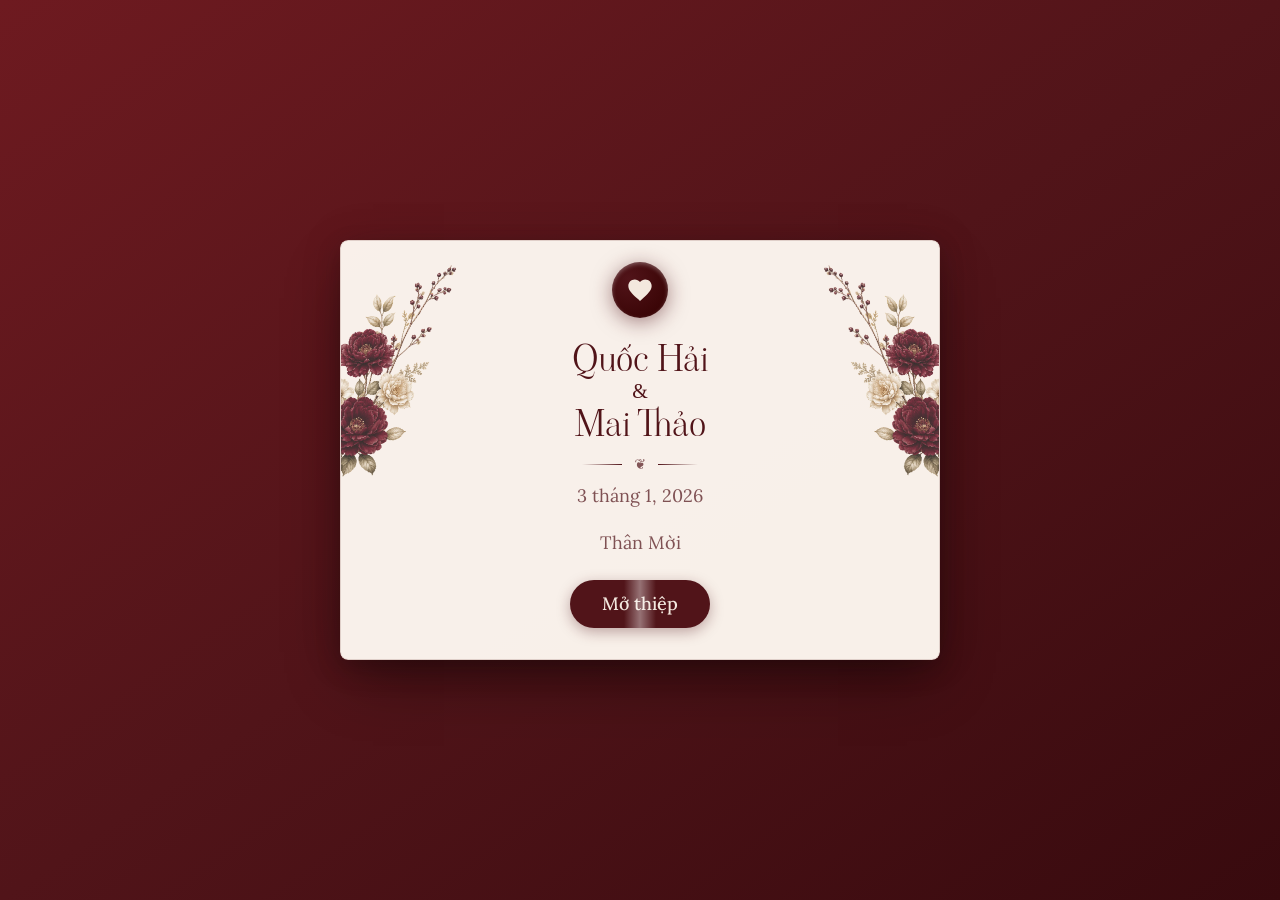
==== index.html @ 3de4f304 "Hide page until content.json is applied (no flash of default names) Co-Authored-By: Claude Sonnet 5." ====
<!DOCTYPE html>
<html lang="vi" dir="ltr" data-theme="halloween">
<head>
<meta charset="utf-8"/>
<meta name="viewport" content="width=device-width, initial-scale=1"/>
<title data-title>Mẫu Thiệp Minimalism Đỏ Đậm - Thiệp Cưới Tối Giản Sang Trọng</title>
<meta name="description" content="Mẫu thiệp cưới Minimalism tối giản với nền kem, tông đỏ đô, hoa mẫu đơn và dấu triện chữ Hỷ mạ vàng sang trọng. Xem demo thiệp cưới online miễn phí."/>
<link rel="stylesheet" href="_next/static/css/d037ca79ab5530a8.css"/>
<link rel="stylesheet" href="_next/static/css/08fc569d88870472.css"/>
<link rel="stylesheet" href="css/extra.css"/>
<link rel="icon" href="favicon.ico" type="image/x-icon" sizes="48x48"/>
<link rel="icon" href="icon-v2.png"/>
<link rel="apple-touch-icon" href="apple-touch-icon-v2.png"/>
<style>html.env-lock,html.env-lock body{overflow:hidden}html.loading body{visibility:hidden}</style>
<script>document.documentElement.classList.add('loading')</script>
</head>
<body class="font-sans">
<div class="demo-page"><audio id="bgm" style="display:none" data-video-audio="true"></audio><div class="cursor-pointer" data-landing-screenshot-id="invite-renderer" data-video-invitation="true" dir="ltr" lang="vi"><div class="min-h-screen w-full bg-white"><main class="min-h-screen w-full"><div class="flex w-full justify-center overflow-x-clip bg-white" data-testid="minimalism-darkred-template"><div data-showcase-root="" class="relative w-full max-w-[480px] md:max-w-[900px] md:mx-auto overflow-hidden md:border md:border-[#51141922] isolate" style="background-color:#fff7eb;color:#511419"><style>@keyframes drFloat{0%,100%{transform:translateY(0)}50%{transform:translateY(-8px)}}</style><div aria-hidden="true" class="pointer-events-none absolute inset-0 z-0" style="background-image:url(&quot;images/themes/minimalism-dark-red/paper.webp&quot;);background-size:100% auto;background-position:top center;mix-blend-mode:multiply;opacity:0.5"></div><header class="relative z-10 flex flex-col items-center overflow-x-clip px-9 pt-15 pb-14 text-center"><img src="images/themes/minimalism-dark-red/castle-background.webp" alt="" aria-hidden="true" class="pointer-events-none absolute max-w-none object-contain opacity-[0.1] left-1/2 top-[26%] w-[170%] -translate-x-1/2"/><p class="relative z-10 whitespace-pre-line text-[15px] uppercase md:text-[18px]" style="font-family:&quot;Cormorant Garamond&quot;, &quot;Times New Roman&quot;, ChungDoiIndic, serif;color:#590310;letter-spacing:0.16em;font-weight:600" data-t="saveTheDate">Save The Date</p><div class="relative z-10 mt-24 w-[82%] max-w-[330px] md:mt-28 md:max-w-[420px]"><div class="relative aspect-[333/384]"><img src="images/themes/minimalism-dark-red/envelope-background.webp" alt="" aria-hidden="true" class="pointer-events-none absolute inset-0 z-10 w-full max-w-none"/><div class="absolute left-[33%] top-[-2%] z-20 w-[64%]" style="animation:drFloat 6.5s ease-in-out infinite;animation-delay:0.4s;will-change:transform"><div class="aspect-[221/309] rotate-[12deg] border-[7px] border-white bg-white shadow-[2px_2px_4px_rgba(0,0,0,0.25)]"><img data-img="heroPhoto" src="" alt="" class="h-full w-full object-cover"/></div></div><span aria-hidden="true" class="pointer-events-none absolute block -left-[2%] -top-[12%] z-[25] w-[42%]"><span class="block" style="animation:drFloat 5s ease-in-out infinite;animation-delay:0s;will-change:transform"><img src="images/themes/minimalism-dark-red/flower2-decoration.webp" alt="" class="block w-full max-w-none object-contain drop-shadow-[3px_4px_3px_rgba(0,0,0,0.3)] rotate-[-17deg]"/></span></span><img src="images/themes/minimalism-dark-red/envelope-cover.webp" alt="" aria-hidden="true" class="pointer-events-none absolute bottom-0 left-0 z-30 w-full max-w-none"/></div></div><div class="relative z-10 mt-16 flex flex-col items-center gap-[22px] md:mt-20"><p class="text-[clamp(38px,11vw,46px)] leading-none md:text-[58px]" style="font-family:&quot;Viaoda Libre&quot;, &quot;The Nautigal&quot;, ChungDoiIndic, cursive;color:#511419" data-t="groomShort">Hoàng Long</p><span aria-hidden="true" class="pointer-events-none absolute top-[37%] -translate-y-1/2 translate-x-[0px] text-[92px] leading-none md:text-[120px]" style="font-family:&quot;The Nautigal&quot;, ChungDoiIndic, cursive;color:rgba(81,20,25,0.15)">&amp;</span><p class="text-[clamp(38px,11vw,46px)] leading-none md:text-[58px]" style="font-family:&quot;Viaoda Libre&quot;, &quot;The Nautigal&quot;, ChungDoiIndic, cursive;color:#511419" data-t="brideShort">Bảo Ngọc</p></div></header><section class="relative z-10 mx-auto w-[88%] max-w-[420px] md:max-w-[560px] "><span aria-hidden="true" class="pointer-events-none absolute block -right-[22%] bottom-[30%] z-20 w-[40%]" style="will-change:transform"><span class="block" style="animation:drFloat 5.5s ease-in-out infinite;animation-delay:0.6s;will-change:transform"><img src="images/themes/minimalism-dark-red/flower2-decoration.webp" alt="" class="block w-full max-w-none object-contain drop-shadow-[3px_4px_3px_rgba(0,0,0,0.3)] "/></span></span><div class="relative overflow-hidden rounded-[13px] px-5 pb-10 pt-9 text-center shadow-[4px_4px_10px_rgba(0,0,0,0.25)]"><div aria-hidden="true" class="absolute inset-0 rounded-[13px]" style="background-color:#511419"></div><img src="images/themes/minimalism-dark-red/paper.webp" alt="" aria-hidden="true" class="pointer-events-none absolute inset-0 size-full max-w-none object-cover mix-blend-multiply opacity-40 rounded-[13px]"/><div class="relative z-10 flex flex-col items-center gap-6"><h2 class="uppercase text-center relative z-10" style="color:#ece4d8;font-family:&quot;Times New Roman&quot;, ChungDoiIndic, serif;font-weight:700;letter-spacing:0.03em"><span class="text-[20px]"><span dir="auto" data-t="ceremonyTitle">THÔNG TIN LỄ CƯỚI</span></span></h2><div class="relative grid grid-cols-[1fr_auto_1fr] grid-rows-[repeat(4,auto)] justify-center gap-x-8 gap-y-[3px] text-center" style="color:#ece4d8;font-family:&quot;Baskerville&quot;, &quot;Times New Roman&quot;, ChungDoiIndic, serif"><div class="row-span-4 grid min-w-0 grid-rows-subgrid justify-items-center"><span class="text-[12px]" style="color:rgba(236,228,216,0.7)"><span dir="auto" data-t="groomParentTitle">Ông Bà</span></span><span class="text-[12px] font-semibold [overflow-wrap:anywhere] [overflow-wrap:anywhere]" style="color:#ece4d8;font-size:12px"><span dir="auto" data-t="groomFather">Đặng Văn Thắng</span></span><span class="text-[12px] font-semibold [overflow-wrap:anywhere] [overflow-wrap:anywhere]" style="color:#ece4d8;font-size:12px"><span dir="auto" data-t="groomMother">Bùi Thị Mai</span></span><div class="whitespace-pre-line [overflow-wrap:anywhere] mt-1 flex w-full flex-col whitespace-pre-line text-[10px] leading-tight" style="color:rgba(236,228,216,0.7)"><span dir="auto" data-t="groomAddress">Quận 1, TP. Hồ Chí Minh</span></div></div><div class="row-span-4 h-[50px] w-[1px] shrink-0 self-center" style="background-color:rgba(236,228,216,0.4)"></div><div class="row-span-4 grid min-w-0 grid-rows-subgrid justify-items-center"><span class="text-[12px]" style="color:rgba(236,228,216,0.7)"><span dir="auto" data-t="brideParentTitle">Ông Bà</span></span><span class="text-[12px] font-semibold [overflow-wrap:anywhere] [overflow-wrap:anywhere]" style="color:#ece4d8;font-size:12px"><span dir="auto" data-t="brideFather">Vũ Đức Trung</span></span><span class="text-[12px] font-semibold [overflow-wrap:anywhere] [overflow-wrap:anywhere]" style="color:#ece4d8;font-size:12px"><span dir="auto" data-t="brideMother">Ngô Thị Hạnh</span></span><div class="whitespace-pre-line [overflow-wrap:anywhere] mt-1 flex w-full flex-col whitespace-pre-line text-[10px] leading-tight" style="color:rgba(236,228,216,0.7)"><span dir="auto" data-t="brideAddress">Quận 3, TP. Hồ Chí Minh</span></div></div></div><div class="relative flex flex-col gap-1 text-center text-[16px] md:text-[20px] mx-auto md:max-w-[560px]" style="white-space:pre-line;font-family:&quot;Baskerville&quot;, &quot;Times New Roman&quot;, ChungDoiIndic, serif;color:#ece4d8"><span dir="auto" data-t="announcement">TRÂN TRỌNG BÁO TIN
LỄ THÀNH HÔN CỦA CON CHÚNG TÔI</span></div><div data-showcase-keep="" class="w-full min-w-0 relative flex w-full min-w-0 flex-col items-center text-center gap-3 md:gap-4"><h3 class="w-[80%] min-h-[80px] flex items-center justify-center leading-[52px] md:leading-[60px] whitespace-nowrap" style="font-size:43px;font-family:&quot;Viaoda Libre&quot;, &quot;The Nautigal&quot;, ChungDoiIndic, cursive;color:#ece4d8" data-t="groomFull">Đặng Hoàng Long</h3><div class="text-[10px] uppercase" style="color:rgba(236,228,216,0.7);font-family:&quot;Uchen&quot;, &quot;Baskerville&quot;, ChungDoiIndic, serif;letter-spacing:0.14em"><span dir="auto" data-t="groomOrder">Trưởng Nam</span></div><div class="text-[35px]" style="color:#ece4d8;font-family:&quot;Ms Madi&quot;, ChungDoiIndic, cursive">&amp;</div><h3 class="w-[80%] min-h-[80px] flex items-center justify-center leading-[52px] md:leading-[60px] whitespace-nowrap" style="font-size:43px;font-family:&quot;Viaoda Libre&quot;, &quot;The Nautigal&quot;, ChungDoiIndic, cursive;color:#ece4d8" data-t="brideFull">Vũ Bảo Ngọc</h3><div class="text-[10px] uppercase" style="color:rgba(236,228,216,0.7);font-family:&quot;Uchen&quot;, &quot;Baskerville&quot;, ChungDoiIndic, serif;letter-spacing:0.14em"><span dir="auto" data-t="brideOrder">Út Nữ</span></div></div><div class="relative flex flex-col items-center gap-4 md:gap-5 text-center" style="font-family:&quot;Baskerville&quot;, &quot;Times New Roman&quot;, ChungDoiIndic, serif"><div style="color:rgba(236,228,216,0.7)"><span dir="auto" class="whitespace-pre-line font-normal text-[16px] md:text-[20px] text-center" data-t="ceremonyPlace">LỄ THÀNH HÔN ĐƯỢC CỬ HÀNH TẠI
TƯ GIA</span></div><div class="flex w-full max-w-[180px] md:max-w-[210px] items-center justify-between px-0 text-[13px] md:text-[15px] uppercase whitespace-nowrap min-w-max gap-x-3" style="color:rgba(236,228,216,0.7)"><span data-t="ceremonyAtTime"></span><span><span dir="auto" data-t="ceremonyWeekday"></span></span></div><div class="flex items-center justify-center gap-4" style="color:#ece4d8"><span class="text-[40px] md:text-[46px] leading-none" style="font-family:&quot;Times New Roman&quot;, ChungDoiIndic, serif;color:#ece4d8" data-t="ceremonyDay" data-t="partyDay">03</span><div class="h-[46px] w-px" style="background-color:rgba(236,228,216,0.45)"></div><div class="flex flex-col items-start justify-center gap-1 text-left"><span class="text-[14px] md:text-[18px] uppercase" style="font-family:&quot;Times New Roman&quot;, ChungDoiIndic, serif;color:#ece4d8"><span dir="auto" data-t="ceremonyMonth"></span></span><span class="text-[14px] md:text-[18px] uppercase" style="font-family:&quot;Times New Roman&quot;, ChungDoiIndic, serif;color:#ece4d8" data-t="ceremonyYear">2026</span></div></div><div class="text-xs md:text-sm uppercase tracking-[0.12em] px-0" style="color:rgba(236,228,216,0.7);font-family:&quot;Baskerville&quot;, &quot;Times New Roman&quot;, ChungDoiIndic, serif" data-t="ceremonyLunar" data-fmt="({v})">(Tức ngày 15 tháng 11 năm Ất Tỵ)</div></div></div></div></section><div class="relative z-10 overflow-x-clip"><img src="images/themes/minimalism-dark-red/castle-background.webp" alt="" aria-hidden="true" class="pointer-events-none absolute max-w-none object-contain opacity-[0.1] left-1/2 top-[-6%] w-[150%] -translate-x-1/2"/><div class="relative z-10 flex flex-col items-center px-6 pb-10 pt-10"><h2 class="uppercase text-center relative z-10" style="color:#511419;font-family:&quot;Times New Roman&quot;, ChungDoiIndic, serif;font-weight:700;font-size:20px;letter-spacing:0.03em"><span dir="auto" data-t="albumTitle">Album Ảnh</span></h2><div class="relative z-10 mt-5 w-full max-w-[380px] md:max-w-[600px]"><div class="relative h-[340px] md:h-[520px] touch-pan-y" data-album="stage"><button type="button" aria-label="Previous photo" data-album="prev" class="hidden md:flex absolute left-0 top-1/2 -translate-y-1/2 z-[200] w-8 h-8 items-center justify-center rounded-full bg-base-200/60 hover:bg-base-200 transition-colors"><svg class="w-4 h-4" fill="none" stroke="currentColor" stroke-width="2.5" viewBox="0 0 24 24"><path stroke-linecap="round" stroke-linejoin="round" d="M15.75 19.5L8.25 12l7.5-7.5"></path></svg></button><button type="button" aria-label="Next photo" data-album="next" class="hidden md:flex absolute right-0 top-1/2 -translate-y-1/2 z-[200] w-8 h-8 items-center justify-center rounded-full bg-base-200/60 hover:bg-base-200 transition-colors"><svg class="w-4 h-4" fill="none" stroke="currentColor" stroke-width="2.5" viewBox="0 0 24 24"><path stroke-linecap="round" stroke-linejoin="round" d="M8.25 4.5l7.5 7.5-7.5 7.5"></path></svg></button><div class="relative w-full h-full flex items-center justify-center" style="perspective:1000px" data-render="slides"></div></div><div class="flex justify-center gap-1.5 mt-3" data-render="dots"></div></div></div></div><section class="relative z-10 mx-auto mb-4 w-[88%] max-w-[420px] md:max-w-[560px]"><span aria-hidden="true" class="pointer-events-none absolute block -left-[18%] top-[10%] z-20 w-[24%]" style="will-change:transform"><span class="block" style="animation:drFloat 6s ease-in-out infinite;animation-delay:0.3s;will-change:transform"><img src="images/themes/minimalism-dark-red/flower2-decoration.webp" alt="" class="block w-full max-w-none object-contain drop-shadow-[3px_4px_3px_rgba(0,0,0,0.3)] "/></span></span><div class="relative overflow-hidden rounded-[10px] px-5 py-9 text-center shadow-[4px_4px_10px_rgba(0,0,0,0.25)]"><div aria-hidden="true" class="absolute inset-0 rounded-[10px]" style="background-color:#511419"></div><img src="images/themes/minimalism-dark-red/paper.webp" alt="" aria-hidden="true" class="pointer-events-none absolute inset-0 size-full max-w-none object-cover mix-blend-multiply opacity-40 rounded-[10px]"/><div class="relative z-10 flex flex-col items-center gap-6"><h2 class="uppercase text-center relative z-10" style="color:#ece4d8;font-family:&quot;Times New Roman&quot;, ChungDoiIndic, serif;font-weight:700;letter-spacing:0.03em"><span class="text-[20px]"><span dir="auto" data-t="partyTitle">THÔNG TIN TIỆC CƯỚI</span></span></h2><div class="flex flex-col items-center gap-4 md:gap-5 text-center" style="font-family:&quot;Baskerville&quot;, &quot;Times New Roman&quot;, ChungDoiIndic, serif;color:#ece4d8" data-landing-screenshot-id="invite-reception"><h3 class="font-normal uppercase text-[16px] md:text-[20px] flex flex-col items-center" style="color:#ece4d8;font-family:&quot;Baskerville&quot;, &quot;Times New Roman&quot;, ChungDoiIndic, serif;text-transform:uppercase"><span dir="auto" data-t="partyIntro">Tiệc cưới sẽ diễn ra vào lúc:</span></h3><div class="flex w-full max-w-[130px] items-center justify-between px-0 text-[13px] md:text-[15px] uppercase whitespace-nowrap min-w-max gap-x-3" style="color:rgba(236,228,216,0.7);font-family:&quot;Baskerville&quot;, &quot;Times New Roman&quot;, ChungDoiIndic, serif"><span data-t="partyTime"></span><span><span dir="auto" data-t="partyWeekday"></span></span></div><div class="flex items-center justify-center gap-4" style="color:#ece4d8;font-family:&quot;Times New Roman&quot;, ChungDoiIndic, serif"><span class="text-[40px] md:text-[46px] leading-none" style="color:#ece4d8;font-family:&quot;Times New Roman&quot;, ChungDoiIndic, serif">03</span><div class="h-[46px] w-px" style="background-color:rgba(236,228,216,0.45)"></div><div class="flex flex-col items-start justify-center gap-1 text-left"><span class="text-[12px] md:text-[16px] uppercase" style="color:#ece4d8;font-family:&quot;Times New Roman&quot;, ChungDoiIndic, serif"><span dir="auto" data-t="partyMonth"></span></span><span class="text-[18px] md:text-[24px]" style="color:#ece4d8;font-family:&quot;Times New Roman&quot;, ChungDoiIndic, serif" data-t="partyYear">2026</span></div></div><div class="text-xs md:text-sm uppercase tracking-[0.12em] px-0" style="color:rgba(236,228,216,0.7);font-family:&quot;Baskerville&quot;, &quot;Times New Roman&quot;, ChungDoiIndic, serif" data-t="partyLunar" data-fmt="({v})">(Tức ngày 15 tháng 11 năm Ất Tỵ)</div><div class="flex items-center justify-center gap-8 mt-4"><div class="flex flex-col items-center"><span class="text-xs uppercase tracking-wider" style="color:rgba(236,228,216,0.7);font-family:&quot;Baskerville&quot;, &quot;Times New Roman&quot;, ChungDoiIndic, serif"><span dir="auto" data-t="receptionLabel">Đón khách</span></span><span class="text-lg md:text-xl font-medium mt-1" style="color:#ece4d8;font-family:&quot;Baskerville&quot;, &quot;Times New Roman&quot;, ChungDoiIndic, serif" data-t="receptionTime">17:30</span></div><div class="flex flex-col items-center"><span class="text-xs uppercase tracking-wider" style="color:rgba(236,228,216,0.7);font-family:&quot;Baskerville&quot;, &quot;Times New Roman&quot;, ChungDoiIndic, serif"><span dir="auto" data-t="partyStartLabel">Khai tiệc</span></span><span class="text-lg md:text-xl font-medium mt-1" style="color:#ece4d8;font-family:&quot;Baskerville&quot;, &quot;Times New Roman&quot;, ChungDoiIndic, serif" data-t="partyTime">18:00</span></div></div><div class="flex items-center justify-center flex-col mt-4"><h2 style="color:rgba(236,228,216,0.7);font-family:&quot;Baskerville&quot;, &quot;Times New Roman&quot;, ChungDoiIndic, serif"><span dir="auto" data-t="countdownTitle">Cùng đếm ngược</span></h2><div class="text-center mt-2 text-sm md:text-lg" style="color:#ece4d8;font-family:&quot;Baskerville&quot;, &quot;Times New Roman&quot;, ChungDoiIndic, serif"><p data-render="countdown">Đang tính toán...</p></div></div><div class="mt-3 mx-auto w-fit max-w-full overflow-hidden rounded-[10px] px-4 pb-4 pt-2" style="background-color:#ece4d8"><div data-showcase-keep="" class="w-full max-w-[280px] md:max-w-[310px] mx-auto rounded-lg overflow-hidden  !max-w-none !w-[280px] md:!w-[330px] mx-auto" style="color:#511419"><div class="text-center py-2.5 text-[13px] md:text-[14px] font-semibold tracking-wide border-b !font-normal" style="border-color:color-mix(in srgb, #511419 27%, transparent);font-family:&quot;The Nautigal&quot;, ChungDoiIndic, cursive;color:#511419;font-size:25px" data-render="cal-title"></div><div class="grid grid-cols-7 border-b-2" style="border-color:#511419"><div class="text-center py-1.5 text-[10px] md:text-[11px] font-medium opacity-60">T2</div><div class="text-center py-1.5 text-[10px] md:text-[11px] font-medium opacity-60">T3</div><div class="text-center py-1.5 text-[10px] md:text-[11px] font-medium opacity-60">T4</div><div class="text-center py-1.5 text-[10px] md:text-[11px] font-medium opacity-60">T5</div><div class="text-center py-1.5 text-[10px] md:text-[11px] font-medium opacity-60">T6</div><div class="text-center py-1.5 text-[10px] md:text-[11px] font-medium opacity-60">T7</div><div class="text-center py-1.5 text-[10px] md:text-[11px] font-medium opacity-60">CN</div></div><div class="grid grid-cols-7 gap-y-0.5 px-1 py-2" data-render="cal-grid"></div></div></div><a data-render="cal-link" href="#" target="_blank" rel="noopener noreferrer" class="mt-3 inline-flex items-center justify-center text-sm underline underline-offset-4" style="color:#ece4d8;font-family:&quot;Times New Roman&quot;, ChungDoiIndic, serif;background:none" data-showcase-join-prev=""><span dir="auto" data-t="addToCalendar">Thêm vào lịch</span></a></div><div class="relative z-10 mt-1 flex w-full flex-col items-center justify-center" data-landing-screenshot-id="invite-rsvp"><button type="button" id="rsvpBtn" class="inline-flex items-center justify-center rounded-full px-6 py-2 text-sm tracking-wide transition-transform hover:scale-[1.03]" style="background-color:#ece4d8;color:#511419;font-family:&quot;Baskerville&quot;, &quot;Times New Roman&quot;, ChungDoiIndic, serif"><span class="relative z-10 flex min-h-0 items-center justify-center gap-2"><span dir="auto" data-t="rsvpButton">XÁC NHẬN THAM DỰ</span></span></button></div></div></div></section><div class="relative z-10 overflow-x-clip"><img src="images/themes/minimalism-dark-red/castle-background.webp" alt="" aria-hidden="true" class="pointer-events-none absolute max-w-none object-contain opacity-[0.1] left-1/2 top-[-1%] w-[158%] -translate-x-1/2"/><section class="relative z-10 flex w-full flex-col items-center px-6 pb-8 pt-8" data-landing-screenshot-id="invite-map"><div class="relative text-center"><h3 class="uppercase text-center" style="color:#511419;font-family:&quot;Times New Roman&quot;, ChungDoiIndic, serif;font-weight:700;letter-spacing:0.03em"><span dir="auto" data-t="venueTitle">Tiệc cưới sẽ tổ chức tại</span></h3><div class="whitespace-pre-line mx-auto mt-2 max-w-[260px] text-center text-[12px] leading-relaxed md:max-w-[440px] md:text-[14px]" style="background-color:transparent;color:rgba(81,20,25,0.8);font-family:&quot;Baskerville&quot;, &quot;Times New Roman&quot;, ChungDoiIndic, serif"><span dir="auto" data-t="venueAddress">Trung Tâm Hội Nghị White Palace, 194 Hoàng Văn Thụ, Phường 9, Quận Phú Nhuận, TP. Hồ Chí Minh</span></div></div><div class="relative flex flex-col items-center gap-4 md:gap-5 w-full" data-showcase-keep=""><iframe data-render="map" class="mt-3 h-[268px] w-full max-w-[338px] overflow-hidden rounded-[15px] md:h-[380px] md:max-w-[560px]" style="border-color:#511419" src="about:blank" loading="lazy" allowFullScreen="" referrerPolicy="no-referrer-when-downgrade"></iframe><a data-render="dir-link" href="#" target="_blank" rel="noopener noreferrer" class="inline-flex items-center gap-2 rounded-full px-5 py-2 text-sm md:text-base font-semibold transition-transform hover:scale-[1.03]" style="background-color:transparent;color:rgba(81,20,25,0.8);font-family:&quot;Baskerville&quot;, &quot;Times New Roman&quot;, ChungDoiIndic, serif"><svg class="h-4 w-4 shrink-0" viewBox="0 0 24 24" fill="none" stroke="currentColor" stroke-width="2" stroke-linecap="round" stroke-linejoin="round" aria-hidden="true"><polygon points="3 11 22 2 13 21 11 13 3 11"></polygon></svg><span data-t="directionsLabel">Chỉ đường</span></a></div></section></div><div class="relative z-10 flex flex-col items-center gap-5 px-6 md:px-10 py-10 md:py-12 "><div class="flex flex-col items-center gap-1"><h2 class="uppercase font-normal text-[20px] md:text-[26px] text-center" style="color:#511419;font-family:&quot;Times New Roman&quot;, ChungDoiIndic, serif;font-weight:700;font-size:20px;letter-spacing:0.03em"><span dir="auto" data-t="dressTitle">DRESS CODE</span></h2><p class="whitespace-pre-line text-sm md:text-base text-center" style="color:rgba(81,20,25,0.8);font-family:&quot;Times New Roman&quot;, ChungDoiIndic, serif"><span dir="auto" data-t="dressDesc">Trang phục dự tiệc</span></p></div><div class="flex flex-wrap justify-center gap-4 md:gap-6" data-render="dress"></div></div><section class="relative z-10 mx-auto my-4 w-[88%] max-w-[420px] md:max-w-[560px]"><span aria-hidden="true" class="pointer-events-none absolute block -right-[16%] -top-[12%] z-20 w-[30%]" style="will-change:transform"><span class="block" style="animation:drFloat 5.2s ease-in-out infinite;animation-delay:0.9s;will-change:transform"><img src="images/themes/minimalism-dark-red/flower2-decoration.webp" alt="" class="block w-full max-w-none object-contain drop-shadow-[3px_4px_3px_rgba(0,0,0,0.3)] "/></span></span><div class="relative overflow-hidden rounded-[10px] px-6 py-9 shadow-[4px_4px_10px_rgba(0,0,0,0.25)]"><div aria-hidden="true" class="absolute inset-0 rounded-[10px]" style="background-color:#511419"></div><img src="images/themes/minimalism-dark-red/paper.webp" alt="" aria-hidden="true" class="pointer-events-none absolute inset-0 size-full max-w-none object-cover mix-blend-multiply opacity-40 rounded-[10px]"/><div class="relative z-10 flex flex-col gap-4 px-2"><h2 class="uppercase text-center text-[20px]" style="color:#ece4d8;font-family:&quot;Times New Roman&quot;, ChungDoiIndic, serif;font-weight:700;letter-spacing:0.03em"><span dir="auto" data-t="timelineTitle">LỊCH TRÌNH NGÀY CƯỚI</span></h2><ol class="relative mx-auto grid w-full max-w-[460px] grid-cols-[minmax(0,1fr)_16px_minmax(0,1fr)] items-center gap-x-6 md:gap-x-8 gap-y-8 md:gap-y-10" style="font-family:&quot;Times New Roman&quot;, ChungDoiIndic, serif" data-render="timeline"></ol></div></div></section><div class="@container relative z-10 overflow-x-clip"><img src="images/themes/minimalism-dark-red/papernote-background.webp" alt="" aria-hidden="true" class="pointer-events-none absolute left-1/2 top-[-15px] md:top-[-30px] lg:top-[-30px] w-[120%] max-w-[650px] -translate-x-1/2 object-contain opacity-95 drop-shadow-[4px_4px_4px_rgba(0,0,0,0.25)]"/><section class="relative z-10 px-6 pb-8 pt-[74px] md:pt-[120px] [&amp;_textarea]:h-[56px] md:[&amp;_textarea]:h-[110px] [&amp;_form]:max-w-[280px] md:[&amp;_form]:max-w-[380px] [&amp;&gt;div:last-child]:mt-[max(60px,calc(109.3cqw-333px))] md:[&amp;&gt;div:last-child]:mt-[110px]" style="color:#511419;font-family:&quot;Times New Roman&quot;, ChungDoiIndic, serif" data-landing-screenshot-id="invite-guestbook" data-showcase-keep=""><div class="text-center"><h2 class="uppercase font-bold text-[20px] md:text-[24px] relative -translate-y-[-16px]" style="color:#511419;font-family:&quot;Times New Roman&quot;, ChungDoiIndic, serif;font-weight:700;font-size:20px;letter-spacing:0.03em"><span dir="auto" data-t="guestbookTitle">Sổ lưu bút</span></h2></div><form class="mt-6 mx-auto w-full max-w-full md:max-w-[600px]" id="gbForm"><div class="rounded-[8px] p-4" style="background:transparent"><div class="mb-4"><input type="text" placeholder="Nhập tên*" class="w-full rounded-lg border px-4 py-3 text-sm focus:outline-none" style="border-color:#511419;color:#511419;background-color:transparent" maxLength="500" required="" value=""/></div><textarea placeholder="Nhập lời chúc*" class="w-full rounded-lg border px-4 py-3 text-sm focus:outline-none" style="border-color:#511419;color:#511419;background-color:transparent;resize:none" rows="4" maxLength="10000" required=""></textarea><div class="-mt-[-5px] flex items-center justify-between text-xs"><div class="flex items-center text-xs space-x-1"><button type="button" class="p-2 rounded-lg transition-all duration-200 hover:scale-110 text-base leading-none" style="background-color:#5114191A;color:#511419" title="Tạo lời chúc bằng AI">🪄</button></div><button type="submit" class="rounded-full px-6 py-2 text-sm font-semibold text-white transition-transform hover:scale-105 disabled:cursor-not-allowed disabled:opacity-60" style="background-color:#511419;color:#ded9d7"><span dir="auto" data-t="guestbookSubmit">GỬI LỜI CHÚC</span></button></div></div></form><div class="mt-8 w-full space-y-3 overflow-y-auto pr-2 mx-auto max-w-full md:max-w-[600px] " data-render="guestbook"></div></section></div><div class="relative z-10 overflow-x-clip"><img src="images/themes/minimalism-dark-red/castle-background.webp" alt="" aria-hidden="true" class="pointer-events-none absolute max-w-none object-contain opacity-[0.1] left-1/2 top-[6%] w-[155%] -translate-x-1/2"/><div class="flex flex-col items-center justify-center py-8 relative z-10 flex flex-col items-center px-6 pb-10 pt-8" style="background-color:transparent"><h2 class="mb-4 uppercase text-[20px] &quot;Times New Roman&quot;, ChungDoiIndic, serif flex flex-col items-center" style="color:#511419;font-family:&quot;Times New Roman&quot;, ChungDoiIndic, serif;font-weight:700;letter-spacing:0.03em"><span dir="auto" data-t="giftTitle">Hộp Quà Mừng</span></h2><button type="button" style="width:250px;height:357px" aria-label="Mở hộp mừng cưới" id="giftBtn" class="jsx-1370451c15a89ae2 group relative cursor-pointer outline-none border-none bg-transparent "><div class="jsx-1370451c15a89ae2 relative w-full h-full flex items-end justify-center pb-[48px]"><span style="top:6%;left:12%;color:#b58b2f;font-size:20.9px" class="jsx-1370451c15a89ae2 ienv-sparkle absolute pointer-events-none z-20">✦</span><span style="top:14%;right:8%;color:#b58b2f;font-size:15.200000000000001px" class="jsx-1370451c15a89ae2 ienv-sparkle-2 absolute pointer-events-none z-20">✦</span><span style="top:34%;left:3%;color:#b58b2f;font-size:13.3px" class="jsx-1370451c15a89ae2 ienv-sparkle-3 absolute pointer-events-none z-20">✦</span><span style="top:24%;right:3%;color:#b58b2f;font-size:13.3px" class="jsx-1370451c15a89ae2 ienv-sparkle-4 absolute pointer-events-none z-20">✦</span><div style="width:190px;height:275px" class="jsx-1370451c15a89ae2 relative"><div style="left:50%;bottom:-6px;width:125.4px;height:11px;margin-left:-62.7px;border-radius:50%;background-color:rgba(0,0,0,0.45);filter:blur(4px);z-index:0;will-change:transform, opacity" class="jsx-1370451c15a89ae2 ienv-shadow absolute pointer-events-none"></div><img src="images/envelope/minimalism_darkred.webp" alt="" loading="lazy" decoding="async" style="width:100%;height:100%;object-fit:contain;object-position:center bottom;transform-origin:50% 100%;transform:translateX(20%) translateY(-10%) scale(-0.8, 0.8) rotate(-15deg);z-index:1;filter:drop-shadow(0 8px 14px rgba(0,0,0,0.18));will-change:transform" class="jsx-1370451c15a89ae2 ienv-back absolute inset-0 pointer-events-none"/><img src="images/envelope/minimalism_darkred.webp" alt="" loading="lazy" decoding="async" style="width:100%;height:100%;object-fit:contain;object-position:center bottom;rotate:-10deg;z-index:2;filter:drop-shadow(0 10px 18px rgba(0,0,0,0.22));will-change:transform" class="jsx-1370451c15a89ae2 ienv-card absolute inset-0 pointer-events-none"/></div></div><p style="color:#511419" class="jsx-1370451c15a89ae2 ienv-hint absolute bottom-0 left-1/2 -translate-x-1/2 text-xs whitespace-nowrap font-medium"><span dir="auto" data-t="giftHint">Nhấn để mở</span></p></button><dialog class="modal modal-bottom sm:modal-middle" id="giftDialog"><div class="modal-box max-w-lg sm:max-w-xl p-0 max-h-[90vh] overflow-y-auto" style="background-color:#fff7eb"><div class="relative px-6 pt-6 pb-4 text-center" style="background-color:#511419"><button type="button" data-close="gift" class="btn btn-sm btn-circle btn-ghost absolute right-3 top-3 text-white/80 hover:text-white hover:bg-white/20"><svg class="h-5 w-5" fill="none" viewBox="0 0 24 24" stroke="currentColor"><path stroke-linecap="round" stroke-linejoin="round" stroke-width="2" d="M6 18L18 6M6 6l12 12"></path></svg></button><h2 class="uppercase text-[20px] &quot;Times New Roman&quot;, ChungDoiIndic, serif" style="text-shadow:1px 1px 2px rgba(0,0,0,0.2);font-family:&quot;Times New Roman&quot;, ChungDoiIndic, serif;font-weight:700;letter-spacing:0.03em;color:white" data-t="giftTitle">Hộp Quà Mừng</h2></div><div class="p-4 sm:p-6"><div class="flex flex-col items-center gap-4 sm:flex-row sm:flex-wrap sm:items-start sm:justify-center" style="color:#511419" data-render="gifts"></div></div></div><form class="modal-backdrop" method="dialog"><button type="submit">close</button></form></dialog></div></div><footer class="relative z-10 flex flex-col items-center px-6 pb-10 text-center"><span class="whitespace-pre-line flex flex-col items-center gap-1 text-[12px] md:text-[13px] mx-auto md:max-w-[560px]" style="color:#511419;font-family:&quot;Times New Roman&quot;, ChungDoiIndic, serif"><span dir="auto" data-t="thankYou">Sự hiện diện của quý khách là niềm vinh hạnh của gia đình chúng tôi!</span></span></footer><dialog class="modal" id="lightbox"><div class="modal-box max-w-none w-auto h-auto bg-transparent shadow-none p-0 m-0 cursor-pointer"><div class="flex flex-col items-center h-[100dvh] w-screen px-2 sm:px-4 pt-10 sm:pt-12 pb-4 sm:pb-6"><form class="absolute right-2 sm:right-4 top-2 sm:top-4 z-10" method="dialog"><button class="btn btn-sm btn-circle btn-ghost text-white text-xl sm:text-2xl hover:bg-white/20" aria-label="Close lightbox">✕</button></form><div class="absolute top-2 sm:top-4 left-2 sm:left-4 text-white text-sm sm:text-lg bg-black/40 px-2 sm:px-3 py-1 rounded-full shadow-md z-10"><span data-lb="idx">1</span> / <span data-lb="total">7</span></div><div class="relative flex flex-1 w-full max-w-5xl items-center justify-center cursor-pointer px-8 sm:px-12 min-h-0 overscroll-none" style="touch-action:none"><button type="button" class="btn btn-circle btn-ghost text-white text-2xl sm:text-4xl absolute left-0 sm:left-2 z-10 hover:bg-white/20 btn-sm sm:btn-md" aria-label="Previous image" data-lb="prev">‹</button><img data-lb="img" src="" alt="Ảnh cưới 1" class="max-h-full max-w-full rounded-xl sm:rounded-2xl object-contain shadow-2xl select-none cursor-default" style="transform:translate(0px, 0px) scale(1);transition:transform 0.2s ease-out;will-change:transform;touch-action:none" draggable="false"/><button type="button" class="btn btn-circle btn-ghost text-white text-2xl sm:text-4xl absolute right-0 sm:right-2 z-10 hover:bg-white/20 btn-sm sm:btn-md" aria-label="Next image" data-lb="next">›</button></div><div class="flex-shrink-0 flex gap-2 sm:gap-3 overflow-x-auto px-2 sm:px-4 py-2 sm:py-3 mt-3 sm:mt-4 bg-black/30 rounded-lg backdrop-blur-sm max-w-[90vw] sm:max-w-[80vw] cursor-default [&::-webkit-scrollbar]:hidden" style="scrollbar-width:none;-ms-overflow-style:none" data-lb="thumbs"></div></div></div><form class="modal-backdrop bg-black/85" method="dialog"><button>close</button></form></dialog></div></div></main></div></div></div></div>
<div dir="ltr" lang="vi" style="display:contents"><div style="background:linear-gradient(to bottom right, #6e1a20, #511419, #380a0e)" data-landing-screenshot-id="invite-envelope" id="envelope" class="fixed inset-0 z-50 flex items-center justify-center overflow-hidden"><div style="z-index:1" class="absolute inset-0 pointer-events-none overflow-hidden" id="envHearts"></div><div style="z-index:10" class="relative" id="envBox"><div class="relative w-[310px] sm:w-[340px] md:w-[520px] lg:w-[600px]"><div id="envSeal" style="top:50px;width:56px;height:56px;transform:translate(-50%, -50%);background:radial-gradient(circle at 30% 30%, #511419, rgb(51, 0, 0));--shadow-color:rgba(81, 20, 25, 0.5);box-shadow:0 4px 20px rgba(81, 20, 25, 0.5), inset 0 2px 4px rgba(255,255,255,0.3);z-index:30;animation:seal-pulse 2s ease-in-out infinite" class="absolute left-1/2 rounded-full flex items-center justify-center"><svg style="fill:#f3e8de" viewBox="0 0 24 24" class="w-7 h-7"><path d="M12 21.35l-1.45-1.32C5.4 15.36 2 12.28 2 8.5 2 5.42 4.42 3 7.5 3c1.74 0 3.41.81 4.5 2.09C13.09 3.81 14.76 3 16.5 3 19.58 3 22 5.42 22 8.5c0 3.78-3.4 6.86-8.55 11.54L12 21.35z" ></path></svg></div><div style="box-shadow:0 25px 60px -12px rgba(0, 0, 0, 0.45), 0 8px 24px rgba(0, 0, 0, 0.2), 0 0 40px rgba(81, 20, 25, 0.15)" class="relative rounded-lg"><div style="background:rgba(255, 250, 243, 0.96);border:1px solid rgba(81, 20, 25, 0.15);clip-path:inset(0 round 8px)" class="absolute inset-0 rounded-lg overflow-hidden"><img src="images/themes/minimalism-dark-red/flower2-decoration.webp" alt="" aria-hidden="true" class="absolute pointer-events-none h-36 md:h-70 lg:h-70 w-auto max-w-none top-[-5%] md:top-[-2%] left-[-10px] md:left-[-10px] -translate-x-[6%] md:-translate-x-[11%] opacity-80 rotate-[25deg]"/><img src="images/themes/minimalism-dark-red/flower2-decoration.webp" alt="" aria-hidden="true" class="absolute pointer-events-none h-36 md:h-70 lg:h-70 w-auto max-w-none bottom-[-5%] md:bottom-[35%] right-[-10px] md:right-[-10px] translate-x-[6%] md:translate-x-[11%] -scale-x-100 opacity-80 -rotate-[25deg]"/></div><div class="relative z-10 text-center px-6 pt-28 pb-14 md:pt-24 md:pb-8"><h1 style="color:#511419;font-family:&quot;Viaoda Libre&quot;, &quot;EB Garamond&quot;, ChungDoiIndic, serif" class="mb-2 flex flex-col items-center leading-tight text-3xl sm:text-4xl"><span style="font-family:&quot;Viaoda Libre&quot;, &quot;EB Garamond&quot;, ChungDoiIndic, serif" class="block w-full text-center" data-t="groomShort">Hoàng Long</span><span style="font-family:&quot;Baskerville&quot;, &quot;Times New Roman&quot;, ChungDoiIndic, serif" class="block w-full text-center text-lg leading-none sm:text-xl">&amp;</span><span style="font-family:&quot;Viaoda Libre&quot;, &quot;EB Garamond&quot;, ChungDoiIndic, serif" class="block w-full text-center" data-t="brideShort">Bảo Ngọc</span></h1><div class="flex items-center justify-center gap-3 mb-2"><div style="background:linear-gradient(to right, transparent, #511419)" class="w-10 h-px"></div><span style="color:#511419;opacity:0.7" class="text-sm">❦</span><div style="background:linear-gradient(to left, transparent, #511419)" class="w-10 h-px"></div></div><div style="color:rgba(81, 20, 25, 0.72);font-family:&quot;Lora&quot;, &quot;Times New Roman&quot;, ChungDoiIndic, serif" class="text-[18px] mb-5 flex flex-col items-center"><span dir="auto" data-t="envelopeDate">3 tháng 1, 2026</span></div><div class="mb-6 max-w-[300px] md:max-w-[380px] lg:max-w-[440px] mx-auto"><p style="color:rgba(81, 20, 25, 0.72);font-family:&quot;Lora&quot;, &quot;Times New Roman&quot;, ChungDoiIndic, serif" class="text-[18px] font-light mb-2"><span dir="auto" data-t="envelopeGreeting">Thân Mời</span></p></div><a href="?open=1" id="openBtn" rel="nofollow" aria-busy="false" style="background-color:#511419;color:#f3e8de;box-shadow:0 4px 14px rgba(81, 20, 25, 0.35);font-family:&quot;Lora&quot;, &quot;Times New Roman&quot;, ChungDoiIndic, serif;-webkit-touch-callout:none;-webkit-user-select:none;user-select:none" class="relative px-8 py-2.5 text-lg font-semibold sm:font-medium rounded-full shadow-lg no-underline cursor-pointer flex w-fit items-center justify-center mx-auto overflow-hidden"><span dir="auto" data-t="openButton">Mở thiệp</span><div style="background:linear-gradient(90deg, transparent, rgba(255,255,255,0.4), transparent);animation:shine 3s ease-in-out infinite" class="absolute top-0 h-full w-8 pointer-events-none"></div></a></div></div></div></div></div></div></div></div>
<script src="js/app.js"></script>
</body>
</html>
---- _next/static/css/08fc569d88870472.css ----
.driver-popover.driverjs-theme{background-color:#ffffff;border-radius:12px;box-shadow:0 10px 40px rgba(0,0,0,.15);max-width:400px;font-family:-apple-system,BlinkMacSystemFont,Segoe UI,Roboto,Oxygen,Ubuntu,Cantarell,Fira Sans,Droid Sans,Helvetica Neue,sans-serif;-webkit-font-smoothing:antialiased;-moz-osx-font-smoothing:grayscale}.driver-popover.driverjs-theme .driver-popover-title{font-size:18px;font-weight:700;color:#1f2937;margin-bottom:8px;font-family:inherit}.driver-popover.driverjs-theme .driver-popover-description{font-size:14px;line-height:1.6;color:#6b7280;font-family:inherit}.driver-popover.driverjs-theme .driver-popover-progress-text{font-size:12px;color:#9ca3af;font-weight:500;font-family:inherit}.driver-popover.driverjs-theme button{border-radius:8px;font-weight:600;padding:8px 16px;transition:all .2s ease;font-family:inherit;text-shadow:none!important}.driver-popover.driverjs-theme .driver-popover-next-btn{background-color:#fb356d;color:white;font-weight:600}.driver-popover.driverjs-theme .driver-popover-next-btn:hover{background-color:#e02a5d;transform:translateY(-1px)}.driver-popover.driverjs-theme .driver-popover-prev-btn{background-color:#f3f4f6;color:#374151}.driver-popover.driverjs-theme .driver-popover-prev-btn:hover{background-color:#e5e7eb}.driver-popover.driverjs-theme .driver-popover-close-btn{color:#9ca3af}.driver-popover.driverjs-theme .driver-popover-close-btn:hover{color:#6b7280}.driver-active-element{border-radius:8px!important}.driver-active-element.driver-no-interaction-disabled{animation:driverPulse 1.5s ease-in-out infinite;box-shadow:0 0 0 0 rgba(251,53,109,.4)}@keyframes driverPulse{0%{box-shadow:0 0 0 0 rgba(251,53,109,.6)}70%{box-shadow:0 0 0 12px rgba(251,53,109,0)}to{box-shadow:0 0 0 0 rgba(251,53,109,0)}}.tap-indicator{display:inline-flex;align-items:center;gap:4px;background:linear-gradient(135deg,#fb356d,#ff6b9d);color:white;padding:4px 10px;border-radius:20px;font-size:12px;font-weight:600;margin-top:8px;animation:tapBounce 1s ease-in-out infinite}@keyframes tapBounce{0%,to{transform:translateY(0)}50%{transform:translateY(-3px)}}.driver-overlay{background-color:rgba(0,0,0,.03)!important}.driver-active-element:after{content:"";position:absolute;bottom:-40px;left:50%;transform:translateX(-50%);width:32px;height:32px;background-image:url("data:image/svg+xml,%3Csvg xmlns='http://www.w3.org/2000/svg' viewBox='0 0 24 24' fill='%23fb356d'%3E%3Cpath d='M9 11.24V7.5a2.5 2.5 0 0 1 5 0v3.74c1.21-.81 2-2.18 2-3.74a5 5 0 0 0-10 0c0 1.56.79 2.93 2 3.74zm9.84 4.63l-4.54-2.26c-.17-.07-.35-.11-.54-.11H13v-6a.5.5 0 0 0-1 0v8.5H9.5a.5.5 0 0 0 0 1h3.5v2.5a.5.5 0 0 0 1 0V16h.76c.19 0 .37-.04.54-.11l4.54-2.26c.32-.16.5-.5.46-.86-.04-.36-.28-.66-.62-.77l-.34-.13z'/%3E%3C/svg%3E");background-size:contain;background-repeat:no-repeat;animation:pointerBounce .8s ease-in-out infinite;pointer-events:none;z-index:10001;display:none}.driver-active-element.show-pointer:after{display:block}@keyframes pointerBounce{0%,to{transform:translateX(-50%) translateY(0)}50%{transform:translateX(-50%) translateY(-8px)}}.animate-shake{animation:shake .5s ease-in-out}@keyframes shake{0%,to{transform:translateX(0)}20%{transform:translateX(-8px)}40%{transform:translateX(8px)}60%{transform:translateX(-6px)}80%{transform:translateX(6px)}}.driver-popover{animation:driverPopoverFadeIn .3s ease-out}@keyframes driverPopoverFadeIn{0%{opacity:0;transform:translateY(10px)}to{opacity:1;transform:translateY(0)}}@media (max-width:767px){.driver-popover.driverjs-theme{max-width:calc(100vw - 32px);margin:0 16px}.driver-popover.driverjs-theme .driver-popover-title{font-size:16px}.driver-popover.driverjs-theme .driver-popover-description{font-size:13px;line-height:1.5}.driver-popover.driverjs-theme button{padding:6px 12px;font-size:13px}.driver-active-element:after{display:none!important}.driver-highlighted-element{border-radius:6px!important}}
---- css/extra.css ----
@keyframes envelope-away{0%{transform:translatey(0)rotate(0deg);opacity:1}15%{transform:translatey(10px)rotate(.5deg);opacity:1}100%{transform:translatey(-120vh)rotate(-2deg);opacity:0}}@keyframes particle-burst{0%{opacity:0;transform:translate(-50%,-50%)scale(0)rotate(0deg)}15%{opacity:1;transform:translate(-50%,-50%)scale(1.3)rotate(var(--rot-start,15deg))}100%{opacity:0;transform:translate(calc(-50% + var(--dx)),calc(-50% + var(--dy)))scale(.6)rotate(var(--rot-end,180deg))}}@keyframes seal-pulse{0%,100%{transform:translate(-50%,-50%)scale(1);box-shadow:0 4px 20px var(--shadow-color)}50%{transform:translate(-50%,-50%)scale(1.06);box-shadow:0 6px 35px var(--shadow-color)}}@keyframes seal-break{0%{transform:translate(-50%,-50%)scale(1)rotate(0deg);opacity:1;filter:brightness(1)}30%{transform:translate(-50%,-50%)scale(1.15)rotate(5deg);opacity:.9;filter:brightness(1.3)}60%{transform:translate(-50%,-50%)scale(1.05)rotate(-3deg);opacity:.5;filter:brightness(1.5)}100%{transform:translate(-50%,-50%)scale(0)rotate(15deg);opacity:0;filter:brightness(2)}}@keyframes seal-ring{0%{transform:translate(-50%,-50%)scale(.8);opacity:.8}100%{transform:translate(-50%,-50%)scale(2.5);opacity:0}}@keyframes seal-flower-bloom{0%{transform:scale(1)rotate(0deg);filter:brightness(1)}45%{transform:scale(1.16)rotate(-3deg);filter:brightness(1.08)}100%{transform:scale(1.06)rotate(0deg);filter:brightness(1.02)}}@keyframes shine{0%{left:-100%}50%,100%{left:100%}}@keyframes dragon-fly-forward{0%{transform:scale(var(--fly-scale-x,1),1);filter:blur(0px);opacity:.7}40%{transform:scale(calc(var(--fly-scale-x,1)*1.6),1.6);filter:blur(2px);opacity:.5}100%{transform:scale(calc(var(--fly-scale-x,1)*3),3);filter:blur(10px);opacity:0}}@keyframes ambient-fall{0%{transform:translatey(-8vh)translatex(0)rotate(0deg);opacity:0}10%{opacity:.5}50%{transform:translatey(48vh)translatex(var(--sway,20px))rotate(180deg);opacity:.6}92%{opacity:.45}100%{transform:translatey(105vh)translatex(0)rotate(360deg);opacity:0}}@keyframes ambient-rise{0%{transform:translatey(6vh)translatex(0)rotate(0deg);opacity:0}12%{opacity:.45}55%{transform:translatey(-42vh)translatex(var(--sway,20px))rotate(8deg);opacity:.55}92%{opacity:.35}100%{transform:translatey(-92vh)translatex(0)rotate(0deg);opacity:0}}
@keyframes ienvFloat{0%,100%{translate:0 0}50%{translate:0 -7px}}@keyframes ienvFloatMain{0%,100%{translate:-15%0}50%{translate:-15%-7px}}@keyframes ienvShadowPulse{0%,100%{transform:scalex(1);opacity:.28}50%{transform:scalex(.9);opacity:.16}}@keyframes ienvSparkleAnim{0%,100%{opacity:0;transform:scale(.4)}50%{opacity:1;transform:scale(1.15)}}@keyframes ienvHintPulse{0%,100%{opacity:.45}50%{opacity:1}}@keyframes ienvGrow{from{transform:scale(1)}to{transform:scale(1.12)}}@keyframes ienvWave{0%{transform:scale(1.12)rotate(0deg)}20%{transform:scale(1.12)rotate(-6deg)}40%{transform:scale(1.12)rotate(4.5deg)}60%{transform:scale(1.12)rotate(-3deg)}80%{transform:scale(1.12)rotate(1.5deg)}100%{transform:scale(1.12)rotate(0deg)}}@keyframes ienvBackWave{0%,100%{rotate:0deg}20%{rotate:-1deg}40%{rotate:2deg}60%{rotate:-2.5deg}80%{rotate:1.5deg}}.ienv-shadow{animation:ienvShadowPulse 3s ease-in-out infinite}.ienv-card{transition:transform.35s ease;transform-origin:50%92%;animation:ienvFloatMain 3s ease-in-out infinite}.ienv-back{transition:rotate.3s ease;animation:ienvFloat 5.2s ease-in-out.5s infinite}.group:hover .ienv-card,.group:focus-visible .ienv-card{animation:ienvFloatMain 3s ease-in-out infinite,ienvGrow.35s ease forwards,ienvWave 1.1s ease-in-out.35s infinite}.group:hover .ienv-back,.group:focus-visible .ienv-back{animation:ienvFloat 5.2s ease-in-out.5s infinite,ienvBackWave 2.2s ease-in-out infinite}.ienv-hint{animation:ienvHintPulse 2s ease-in-out infinite}.ienv-sparkle{animation:ienvSparkleAnim 2s ease-in-out infinite}.ienv-sparkle-2{animation:ienvSparkleAnim 2s ease-in-out.6s infinite}.ienv-sparkle-3{animation:ienvSparkleAnim 2s ease-in-out 1.2s infinite}.ienv-sparkle-4{animation:ienvSparkleAnim 2s ease-in-out 1.7s infinite}
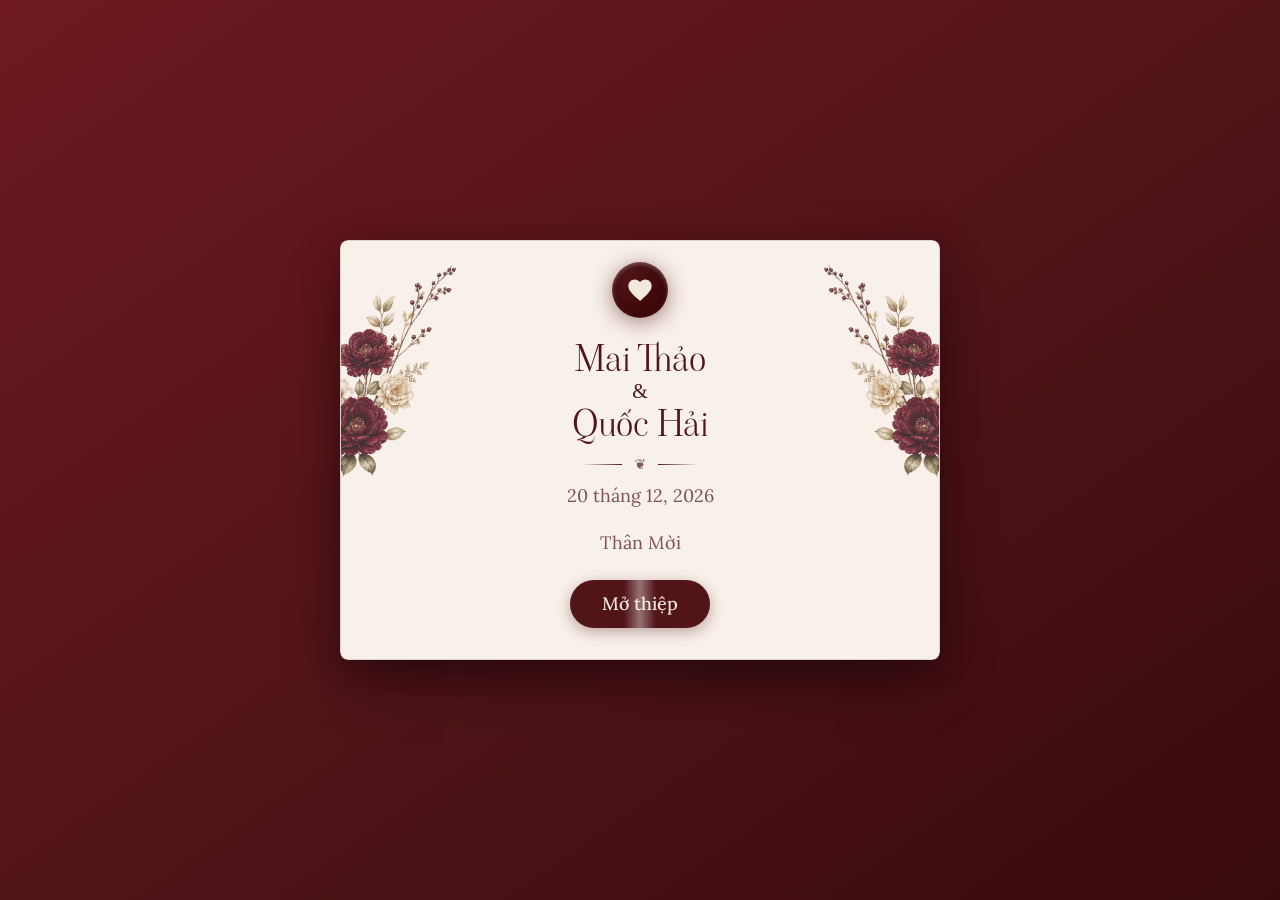
==== commit 0edfb962: "Venue block: larger title/address, map image option, accept pasted iframe embed Share links (maps.ap" ====
--- a/index.html
+++ b/index.html
@@ -17,7 +17,7 @@
 <body class="font-sans">
 <div class="demo-page"><audio id="bgm" style="display:none" data-video-audio="true"></audio><div class="cursor-pointer" data-landing-screenshot-id="invite-renderer" data-video-invitation="true" dir="ltr" lang="vi"><div class="min-h-screen w-full bg-white"><main class="min-h-screen w-full"><div class="flex w-full justify-center overflow-x-clip bg-white" data-testid="minimalism-darkred-template"><div data-showcase-root="" class="relative w-full max-w-[480px] md:max-w-[900px] md:mx-auto overflow-hidden md:border md:border-[#51141922] isolate" style="background-color:#fff7eb;color:#511419"><style>@keyframes drFloat{0%,100%{transform:translateY(0)}50%{transform:translateY(-8px)}}</style><div aria-hidden="true" class="pointer-events-none absolute inset-0 z-0" style="background-image:url(&quot;images/themes/minimalism-dark-red/paper.webp&quot;);background-size:100% auto;background-position:top center;mix-blend-mode:multiply;opacity:0.5"></div><header class="relative z-10 flex flex-col items-center overflow-x-clip px-9 pt-15 pb-14 text-center"><img src="images/themes/minimalism-dark-red/castle-background.webp" alt="" aria-hidden="true" class="pointer-events-none absolute max-w-none object-contain opacity-[0.1] left-1/2 top-[26%] w-[170%] -translate-x-1/2"/><p class="relative z-10 whitespace-pre-line text-[15px] uppercase md:text-[18px]" style="font-family:&quot;Cormorant Garamond&quot;, &quot;Times New Roman&quot;, ChungDoiIndic, serif;color:#590310;letter-spacing:0.16em;font-weight:600" data-t="saveTheDate">Save The Date</p><div class="relative z-10 mt-24 w-[82%] max-w-[330px] md:mt-28 md:max-w-[420px]"><div class="relative aspect-[333/384]"><img src="images/themes/minimalism-dark-red/envelope-background.webp" alt="" aria-hidden="true" class="pointer-events-none absolute inset-0 z-10 w-full max-w-none"/><div class="absolute left-[33%] top-[-2%] z-20 w-[64%]" style="animation:drFloat 6.5s ease-in-out infinite;animation-delay:0.4s;will-change:transform"><div class="aspect-[221/309] rotate-[12deg] border-[7px] border-white bg-white shadow-[2px_2px_4px_rgba(0,0,0,0.25)]"><img data-img="heroPhoto" src="" alt="" class="h-full w-full object-cover"/></div></div><span aria-hidden="true" class="pointer-events-none absolute block -left-[2%] -top-[12%] z-[25] w-[42%]"><span class="block" style="animation:drFloat 5s ease-in-out infinite;animation-delay:0s;will-change:transform"><img src="images/themes/minimalism-dark-red/flower2-decoration.webp" alt="" class="block w-full max-w-none object-contain drop-shadow-[3px_4px_3px_rgba(0,0,0,0.3)] rotate-[-17deg]"/></span></span><img src="images/themes/minimalism-dark-red/envelope-cover.webp" alt="" aria-hidden="true" class="pointer-events-none absolute bottom-0 left-0 z-30 w-full max-w-none"/></div></div><div class="relative z-10 mt-16 flex flex-col items-center gap-[22px] md:mt-20"><p class="text-[clamp(38px,11vw,46px)] leading-none md:text-[58px]" style="font-family:&quot;Viaoda Libre&quot;, &quot;The Nautigal&quot;, ChungDoiIndic, cursive;color:#511419" data-t="groomShort">Hoàng Long</p><span aria-hidden="true" class="pointer-events-none absolute top-[37%] -translate-y-1/2 translate-x-[0px] text-[92px] leading-none md:text-[120px]" style="font-family:&quot;The Nautigal&quot;, ChungDoiIndic, cursive;color:rgba(81,20,25,0.15)">&amp;</span><p class="text-[clamp(38px,11vw,46px)] leading-none md:text-[58px]" style="font-family:&quot;Viaoda Libre&quot;, &quot;The Nautigal&quot;, ChungDoiIndic, cursive;color:#511419" data-t="brideShort">Bảo Ngọc</p></div></header><section class="relative z-10 mx-auto w-[88%] max-w-[420px] md:max-w-[560px] "><span aria-hidden="true" class="pointer-events-none absolute block -right-[22%] bottom-[30%] z-20 w-[40%]" style="will-change:transform"><span class="block" style="animation:drFloat 5.5s ease-in-out infinite;animation-delay:0.6s;will-change:transform"><img src="images/themes/minimalism-dark-red/flower2-decoration.webp" alt="" class="block w-full max-w-none object-contain drop-shadow-[3px_4px_3px_rgba(0,0,0,0.3)] "/></span></span><div class="relative overflow-hidden rounded-[13px] px-5 pb-10 pt-9 text-center shadow-[4px_4px_10px_rgba(0,0,0,0.25)]"><div aria-hidden="true" class="absolute inset-0 rounded-[13px]" style="background-color:#511419"></div><img src="images/themes/minimalism-dark-red/paper.webp" alt="" aria-hidden="true" class="pointer-events-none absolute inset-0 size-full max-w-none object-cover mix-blend-multiply opacity-40 rounded-[13px]"/><div class="relative z-10 flex flex-col items-center gap-6"><h2 class="uppercase text-center relative z-10" style="color:#ece4d8;font-family:&quot;Times New Roman&quot;, ChungDoiIndic, serif;font-weight:700;letter-spacing:0.03em"><span class="text-[20px]"><span dir="auto" data-t="ceremonyTitle">THÔNG TIN LỄ CƯỚI</span></span></h2><div class="relative grid grid-cols-[1fr_auto_1fr] grid-rows-[repeat(4,auto)] justify-center gap-x-8 gap-y-[3px] text-center" style="color:#ece4d8;font-family:&quot;Baskerville&quot;, &quot;Times New Roman&quot;, ChungDoiIndic, serif"><div class="row-span-4 grid min-w-0 grid-rows-subgrid justify-items-center"><span class="text-[12px]" style="color:rgba(236,228,216,0.7)"><span dir="auto" data-t="groomParentTitle">Ông Bà</span></span><span class="text-[12px] font-semibold [overflow-wrap:anywhere] [overflow-wrap:anywhere]" style="color:#ece4d8;font-size:12px"><span dir="auto" data-t="groomFather">Đặng Văn Thắng</span></span><span class="text-[12px] font-semibold [overflow-wrap:anywhere] [overflow-wrap:anywhere]" style="color:#ece4d8;font-size:12px"><span dir="auto" data-t="groomMother">Bùi Thị Mai</span></span><div class="whitespace-pre-line [overflow-wrap:anywhere] mt-1 flex w-full flex-col whitespace-pre-line text-[10px] leading-tight" style="color:rgba(236,228,216,0.7)"><span dir="auto" data-t="groomAddress">Quận 1, TP. Hồ Chí Minh</span></div></div><div class="row-span-4 h-[50px] w-[1px] shrink-0 self-center" style="background-color:rgba(236,228,216,0.4)"></div><div class="row-span-4 grid min-w-0 grid-rows-subgrid justify-items-center"><span class="text-[12px]" style="color:rgba(236,228,216,0.7)"><span dir="auto" data-t="brideParentTitle">Ông Bà</span></span><span class="text-[12px] font-semibold [overflow-wrap:anywhere] [overflow-wrap:anywhere]" style="color:#ece4d8;font-size:12px"><span dir="auto" data-t="brideFather">Vũ Đức Trung</span></span><span class="text-[12px] font-semibold [overflow-wrap:anywhere] [overflow-wrap:anywhere]" style="color:#ece4d8;font-size:12px"><span dir="auto" data-t="brideMother">Ngô Thị Hạnh</span></span><div class="whitespace-pre-line [overflow-wrap:anywhere] mt-1 flex w-full flex-col whitespace-pre-line text-[10px] leading-tight" style="color:rgba(236,228,216,0.7)"><span dir="auto" data-t="brideAddress">Quận 3, TP. Hồ Chí Minh</span></div></div></div><div class="relative flex flex-col gap-1 text-center text-[16px] md:text-[20px] mx-auto md:max-w-[560px]" style="white-space:pre-line;font-family:&quot;Baskerville&quot;, &quot;Times New Roman&quot;, ChungDoiIndic, serif;color:#ece4d8"><span dir="auto" data-t="announcement">TRÂN TRỌNG BÁO TIN
 LỄ THÀNH HÔN CỦA CON CHÚNG TÔI</span></div><div data-showcase-keep="" class="w-full min-w-0 relative flex w-full min-w-0 flex-col items-center text-center gap-3 md:gap-4"><h3 class="w-[80%] min-h-[80px] flex items-center justify-center leading-[52px] md:leading-[60px] whitespace-nowrap" style="font-size:43px;font-family:&quot;Viaoda Libre&quot;, &quot;The Nautigal&quot;, ChungDoiIndic, cursive;color:#ece4d8" data-t="groomFull">Đặng Hoàng Long</h3><div class="text-[10px] uppercase" style="color:rgba(236,228,216,0.7);font-family:&quot;Uchen&quot;, &quot;Baskerville&quot;, ChungDoiIndic, serif;letter-spacing:0.14em"><span dir="auto" data-t="groomOrder">Trưởng Nam</span></div><div class="text-[35px]" style="color:#ece4d8;font-family:&quot;Ms Madi&quot;, ChungDoiIndic, cursive">&amp;</div><h3 class="w-[80%] min-h-[80px] flex items-center justify-center leading-[52px] md:leading-[60px] whitespace-nowrap" style="font-size:43px;font-family:&quot;Viaoda Libre&quot;, &quot;The Nautigal&quot;, ChungDoiIndic, cursive;color:#ece4d8" data-t="brideFull">Vũ Bảo Ngọc</h3><div class="text-[10px] uppercase" style="color:rgba(236,228,216,0.7);font-family:&quot;Uchen&quot;, &quot;Baskerville&quot;, ChungDoiIndic, serif;letter-spacing:0.14em"><span dir="auto" data-t="brideOrder">Út Nữ</span></div></div><div class="relative flex flex-col items-center gap-4 md:gap-5 text-center" style="font-family:&quot;Baskerville&quot;, &quot;Times New Roman&quot;, ChungDoiIndic, serif"><div style="color:rgba(236,228,216,0.7)"><span dir="auto" class="whitespace-pre-line font-normal text-[16px] md:text-[20px] text-center" data-t="ceremonyPlace">LỄ THÀNH HÔN ĐƯỢC CỬ HÀNH TẠI
-TƯ GIA</span></div><div class="flex w-full max-w-[180px] md:max-w-[210px] items-center justify-between px-0 text-[13px] md:text-[15px] uppercase whitespace-nowrap min-w-max gap-x-3" style="color:rgba(236,228,216,0.7)"><span data-t="ceremonyAtTime"></span><span><span dir="auto" data-t="ceremonyWeekday"></span></span></div><div class="flex items-center justify-center gap-4" style="color:#ece4d8"><span class="text-[40px] md:text-[46px] leading-none" style="font-family:&quot;Times New Roman&quot;, ChungDoiIndic, serif;color:#ece4d8" data-t="ceremonyDay" data-t="partyDay">03</span><div class="h-[46px] w-px" style="background-color:rgba(236,228,216,0.45)"></div><div class="flex flex-col items-start justify-center gap-1 text-left"><span class="text-[14px] md:text-[18px] uppercase" style="font-family:&quot;Times New Roman&quot;, ChungDoiIndic, serif;color:#ece4d8"><span dir="auto" data-t="ceremonyMonth"></span></span><span class="text-[14px] md:text-[18px] uppercase" style="font-family:&quot;Times New Roman&quot;, ChungDoiIndic, serif;color:#ece4d8" data-t="ceremonyYear">2026</span></div></div><div class="text-xs md:text-sm uppercase tracking-[0.12em] px-0" style="color:rgba(236,228,216,0.7);font-family:&quot;Baskerville&quot;, &quot;Times New Roman&quot;, ChungDoiIndic, serif" data-t="ceremonyLunar" data-fmt="({v})">(Tức ngày 15 tháng 11 năm Ất Tỵ)</div></div></div></div></section><div class="relative z-10 overflow-x-clip"><img src="images/themes/minimalism-dark-red/castle-background.webp" alt="" aria-hidden="true" class="pointer-events-none absolute max-w-none object-contain opacity-[0.1] left-1/2 top-[-6%] w-[150%] -translate-x-1/2"/><div class="relative z-10 flex flex-col items-center px-6 pb-10 pt-10"><h2 class="uppercase text-center relative z-10" style="color:#511419;font-family:&quot;Times New Roman&quot;, ChungDoiIndic, serif;font-weight:700;font-size:20px;letter-spacing:0.03em"><span dir="auto" data-t="albumTitle">Album Ảnh</span></h2><div class="relative z-10 mt-5 w-full max-w-[380px] md:max-w-[600px]"><div class="relative h-[340px] md:h-[520px] touch-pan-y" data-album="stage"><button type="button" aria-label="Previous photo" data-album="prev" class="hidden md:flex absolute left-0 top-1/2 -translate-y-1/2 z-[200] w-8 h-8 items-center justify-center rounded-full bg-base-200/60 hover:bg-base-200 transition-colors"><svg class="w-4 h-4" fill="none" stroke="currentColor" stroke-width="2.5" viewBox="0 0 24 24"><path stroke-linecap="round" stroke-linejoin="round" d="M15.75 19.5L8.25 12l7.5-7.5"></path></svg></button><button type="button" aria-label="Next photo" data-album="next" class="hidden md:flex absolute right-0 top-1/2 -translate-y-1/2 z-[200] w-8 h-8 items-center justify-center rounded-full bg-base-200/60 hover:bg-base-200 transition-colors"><svg class="w-4 h-4" fill="none" stroke="currentColor" stroke-width="2.5" viewBox="0 0 24 24"><path stroke-linecap="round" stroke-linejoin="round" d="M8.25 4.5l7.5 7.5-7.5 7.5"></path></svg></button><div class="relative w-full h-full flex items-center justify-center" style="perspective:1000px" data-render="slides"></div></div><div class="flex justify-center gap-1.5 mt-3" data-render="dots"></div></div></div></div><section class="relative z-10 mx-auto mb-4 w-[88%] max-w-[420px] md:max-w-[560px]"><span aria-hidden="true" class="pointer-events-none absolute block -left-[18%] top-[10%] z-20 w-[24%]" style="will-change:transform"><span class="block" style="animation:drFloat 6s ease-in-out infinite;animation-delay:0.3s;will-change:transform"><img src="images/themes/minimalism-dark-red/flower2-decoration.webp" alt="" class="block w-full max-w-none object-contain drop-shadow-[3px_4px_3px_rgba(0,0,0,0.3)] "/></span></span><div class="relative overflow-hidden rounded-[10px] px-5 py-9 text-center shadow-[4px_4px_10px_rgba(0,0,0,0.25)]"><div aria-hidden="true" class="absolute inset-0 rounded-[10px]" style="background-color:#511419"></div><img src="images/themes/minimalism-dark-red/paper.webp" alt="" aria-hidden="true" class="pointer-events-none absolute inset-0 size-full max-w-none object-cover mix-blend-multiply opacity-40 rounded-[10px]"/><div class="relative z-10 flex flex-col items-center gap-6"><h2 class="uppercase text-center relative z-10" style="color:#ece4d8;font-family:&quot;Times New Roman&quot;, ChungDoiIndic, serif;font-weight:700;letter-spacing:0.03em"><span class="text-[20px]"><span dir="auto" data-t="partyTitle">THÔNG TIN TIỆC CƯỚI</span></span></h2><div class="flex flex-col items-center gap-4 md:gap-5 text-center" style="font-family:&quot;Baskerville&quot;, &quot;Times New Roman&quot;, ChungDoiIndic, serif;color:#ece4d8" data-landing-screenshot-id="invite-reception"><h3 class="font-normal uppercase text-[16px] md:text-[20px] flex flex-col items-center" style="color:#ece4d8;font-family:&quot;Baskerville&quot;, &quot;Times New Roman&quot;, ChungDoiIndic, serif;text-transform:uppercase"><span dir="auto" data-t="partyIntro">Tiệc cưới sẽ diễn ra vào lúc:</span></h3><div class="flex w-full max-w-[130px] items-center justify-between px-0 text-[13px] md:text-[15px] uppercase whitespace-nowrap min-w-max gap-x-3" style="color:rgba(236,228,216,0.7);font-family:&quot;Baskerville&quot;, &quot;Times New Roman&quot;, ChungDoiIndic, serif"><span data-t="partyTime"></span><span><span dir="auto" data-t="partyWeekday"></span></span></div><div class="flex items-center justify-center gap-4" style="color:#ece4d8;font-family:&quot;Times New Roman&quot;, ChungDoiIndic, serif"><span class="text-[40px] md:text-[46px] leading-none" style="color:#ece4d8;font-family:&quot;Times New Roman&quot;, ChungDoiIndic, serif">03</span><div class="h-[46px] w-px" style="background-color:rgba(236,228,216,0.45)"></div><div class="flex flex-col items-start justify-center gap-1 text-left"><span class="text-[12px] md:text-[16px] uppercase" style="color:#ece4d8;font-family:&quot;Times New Roman&quot;, ChungDoiIndic, serif"><span dir="auto" data-t="partyMonth"></span></span><span class="text-[18px] md:text-[24px]" style="color:#ece4d8;font-family:&quot;Times New Roman&quot;, ChungDoiIndic, serif" data-t="partyYear">2026</span></div></div><div class="text-xs md:text-sm uppercase tracking-[0.12em] px-0" style="color:rgba(236,228,216,0.7);font-family:&quot;Baskerville&quot;, &quot;Times New Roman&quot;, ChungDoiIndic, serif" data-t="partyLunar" data-fmt="({v})">(Tức ngày 15 tháng 11 năm Ất Tỵ)</div><div class="flex items-center justify-center gap-8 mt-4"><div class="flex flex-col items-center"><span class="text-xs uppercase tracking-wider" style="color:rgba(236,228,216,0.7);font-family:&quot;Baskerville&quot;, &quot;Times New Roman&quot;, ChungDoiIndic, serif"><span dir="auto" data-t="receptionLabel">Đón khách</span></span><span class="text-lg md:text-xl font-medium mt-1" style="color:#ece4d8;font-family:&quot;Baskerville&quot;, &quot;Times New Roman&quot;, ChungDoiIndic, serif" data-t="receptionTime">17:30</span></div><div class="flex flex-col items-center"><span class="text-xs uppercase tracking-wider" style="color:rgba(236,228,216,0.7);font-family:&quot;Baskerville&quot;, &quot;Times New Roman&quot;, ChungDoiIndic, serif"><span dir="auto" data-t="partyStartLabel">Khai tiệc</span></span><span class="text-lg md:text-xl font-medium mt-1" style="color:#ece4d8;font-family:&quot;Baskerville&quot;, &quot;Times New Roman&quot;, ChungDoiIndic, serif" data-t="partyTime">18:00</span></div></div><div class="flex items-center justify-center flex-col mt-4"><h2 style="color:rgba(236,228,216,0.7);font-family:&quot;Baskerville&quot;, &quot;Times New Roman&quot;, ChungDoiIndic, serif"><span dir="auto" data-t="countdownTitle">Cùng đếm ngược</span></h2><div class="text-center mt-2 text-sm md:text-lg" style="color:#ece4d8;font-family:&quot;Baskerville&quot;, &quot;Times New Roman&quot;, ChungDoiIndic, serif"><p data-render="countdown">Đang tính toán...</p></div></div><div class="mt-3 mx-auto w-fit max-w-full overflow-hidden rounded-[10px] px-4 pb-4 pt-2" style="background-color:#ece4d8"><div data-showcase-keep="" class="w-full max-w-[280px] md:max-w-[310px] mx-auto rounded-lg overflow-hidden  !max-w-none !w-[280px] md:!w-[330px] mx-auto" style="color:#511419"><div class="text-center py-2.5 text-[13px] md:text-[14px] font-semibold tracking-wide border-b !font-normal" style="border-color:color-mix(in srgb, #511419 27%, transparent);font-family:&quot;The Nautigal&quot;, ChungDoiIndic, cursive;color:#511419;font-size:25px" data-render="cal-title"></div><div class="grid grid-cols-7 border-b-2" style="border-color:#511419"><div class="text-center py-1.5 text-[10px] md:text-[11px] font-medium opacity-60">T2</div><div class="text-center py-1.5 text-[10px] md:text-[11px] font-medium opacity-60">T3</div><div class="text-center py-1.5 text-[10px] md:text-[11px] font-medium opacity-60">T4</div><div class="text-center py-1.5 text-[10px] md:text-[11px] font-medium opacity-60">T5</div><div class="text-center py-1.5 text-[10px] md:text-[11px] font-medium opacity-60">T6</div><div class="text-center py-1.5 text-[10px] md:text-[11px] font-medium opacity-60">T7</div><div class="text-center py-1.5 text-[10px] md:text-[11px] font-medium opacity-60">CN</div></div><div class="grid grid-cols-7 gap-y-0.5 px-1 py-2" data-render="cal-grid"></div></div></div><a data-render="cal-link" href="#" target="_blank" rel="noopener noreferrer" class="mt-3 inline-flex items-center justify-center text-sm underline underline-offset-4" style="color:#ece4d8;font-family:&quot;Times New Roman&quot;, ChungDoiIndic, serif;background:none" data-showcase-join-prev=""><span dir="auto" data-t="addToCalendar">Thêm vào lịch</span></a></div><div class="relative z-10 mt-1 flex w-full flex-col items-center justify-center" data-landing-screenshot-id="invite-rsvp"><button type="button" id="rsvpBtn" class="inline-flex items-center justify-center rounded-full px-6 py-2 text-sm tracking-wide transition-transform hover:scale-[1.03]" style="background-color:#ece4d8;color:#511419;font-family:&quot;Baskerville&quot;, &quot;Times New Roman&quot;, ChungDoiIndic, serif"><span class="relative z-10 flex min-h-0 items-center justify-center gap-2"><span dir="auto" data-t="rsvpButton">XÁC NHẬN THAM DỰ</span></span></button></div></div></div></section><div class="relative z-10 overflow-x-clip"><img src="images/themes/minimalism-dark-red/castle-background.webp" alt="" aria-hidden="true" class="pointer-events-none absolute max-w-none object-contain opacity-[0.1] left-1/2 top-[-1%] w-[158%] -translate-x-1/2"/><section class="relative z-10 flex w-full flex-col items-center px-6 pb-8 pt-8" data-landing-screenshot-id="invite-map"><div class="relative text-center"><h3 class="uppercase text-center" style="color:#511419;font-family:&quot;Times New Roman&quot;, ChungDoiIndic, serif;font-weight:700;letter-spacing:0.03em"><span dir="auto" data-t="venueTitle">Tiệc cưới sẽ tổ chức tại</span></h3><div class="whitespace-pre-line mx-auto mt-2 max-w-[260px] text-center text-[12px] leading-relaxed md:max-w-[440px] md:text-[14px]" style="background-color:transparent;color:rgba(81,20,25,0.8);font-family:&quot;Baskerville&quot;, &quot;Times New Roman&quot;, ChungDoiIndic, serif"><span dir="auto" data-t="venueAddress">Trung Tâm Hội Nghị White Palace, 194 Hoàng Văn Thụ, Phường 9, Quận Phú Nhuận, TP. Hồ Chí Minh</span></div></div><div class="relative flex flex-col items-center gap-4 md:gap-5 w-full" data-showcase-keep=""><iframe data-render="map" class="mt-3 h-[268px] w-full max-w-[338px] overflow-hidden rounded-[15px] md:h-[380px] md:max-w-[560px]" style="border-color:#511419" src="about:blank" loading="lazy" allowFullScreen="" referrerPolicy="no-referrer-when-downgrade"></iframe><a data-render="dir-link" href="#" target="_blank" rel="noopener noreferrer" class="inline-flex items-center gap-2 rounded-full px-5 py-2 text-sm md:text-base font-semibold transition-transform hover:scale-[1.03]" style="background-color:transparent;color:rgba(81,20,25,0.8);font-family:&quot;Baskerville&quot;, &quot;Times New Roman&quot;, ChungDoiIndic, serif"><svg class="h-4 w-4 shrink-0" viewBox="0 0 24 24" fill="none" stroke="currentColor" stroke-width="2" stroke-linecap="round" stroke-linejoin="round" aria-hidden="true"><polygon points="3 11 22 2 13 21 11 13 3 11"></polygon></svg><span data-t="directionsLabel">Chỉ đường</span></a></div></section></div><div class="relative z-10 flex flex-col items-center gap-5 px-6 md:px-10 py-10 md:py-12 "><div class="flex flex-col items-center gap-1"><h2 class="uppercase font-normal text-[20px] md:text-[26px] text-center" style="color:#511419;font-family:&quot;Times New Roman&quot;, ChungDoiIndic, serif;font-weight:700;font-size:20px;letter-spacing:0.03em"><span dir="auto" data-t="dressTitle">DRESS CODE</span></h2><p class="whitespace-pre-line text-sm md:text-base text-center" style="color:rgba(81,20,25,0.8);font-family:&quot;Times New Roman&quot;, ChungDoiIndic, serif"><span dir="auto" data-t="dressDesc">Trang phục dự tiệc</span></p></div><div class="flex flex-wrap justify-center gap-4 md:gap-6" data-render="dress"></div></div><section class="relative z-10 mx-auto my-4 w-[88%] max-w-[420px] md:max-w-[560px]"><span aria-hidden="true" class="pointer-events-none absolute block -right-[16%] -top-[12%] z-20 w-[30%]" style="will-change:transform"><span class="block" style="animation:drFloat 5.2s ease-in-out infinite;animation-delay:0.9s;will-change:transform"><img src="images/themes/minimalism-dark-red/flower2-decoration.webp" alt="" class="block w-full max-w-none object-contain drop-shadow-[3px_4px_3px_rgba(0,0,0,0.3)] "/></span></span><div class="relative overflow-hidden rounded-[10px] px-6 py-9 shadow-[4px_4px_10px_rgba(0,0,0,0.25)]"><div aria-hidden="true" class="absolute inset-0 rounded-[10px]" style="background-color:#511419"></div><img src="images/themes/minimalism-dark-red/paper.webp" alt="" aria-hidden="true" class="pointer-events-none absolute inset-0 size-full max-w-none object-cover mix-blend-multiply opacity-40 rounded-[10px]"/><div class="relative z-10 flex flex-col gap-4 px-2"><h2 class="uppercase text-center text-[20px]" style="color:#ece4d8;font-family:&quot;Times New Roman&quot;, ChungDoiIndic, serif;font-weight:700;letter-spacing:0.03em"><span dir="auto" data-t="timelineTitle">LỊCH TRÌNH NGÀY CƯỚI</span></h2><ol class="relative mx-auto grid w-full max-w-[460px] grid-cols-[minmax(0,1fr)_16px_minmax(0,1fr)] items-center gap-x-6 md:gap-x-8 gap-y-8 md:gap-y-10" style="font-family:&quot;Times New Roman&quot;, ChungDoiIndic, serif" data-render="timeline"></ol></div></div></section><div class="@container relative z-10 overflow-x-clip"><img src="images/themes/minimalism-dark-red/papernote-background.webp" alt="" aria-hidden="true" class="pointer-events-none absolute left-1/2 top-[-15px] md:top-[-30px] lg:top-[-30px] w-[120%] max-w-[650px] -translate-x-1/2 object-contain opacity-95 drop-shadow-[4px_4px_4px_rgba(0,0,0,0.25)]"/><section class="relative z-10 px-6 pb-8 pt-[74px] md:pt-[120px] [&amp;_textarea]:h-[56px] md:[&amp;_textarea]:h-[110px] [&amp;_form]:max-w-[280px] md:[&amp;_form]:max-w-[380px] [&amp;&gt;div:last-child]:mt-[max(60px,calc(109.3cqw-333px))] md:[&amp;&gt;div:last-child]:mt-[110px]" style="color:#511419;font-family:&quot;Times New Roman&quot;, ChungDoiIndic, serif" data-landing-screenshot-id="invite-guestbook" data-showcase-keep=""><div class="text-center"><h2 class="uppercase font-bold text-[20px] md:text-[24px] relative -translate-y-[-16px]" style="color:#511419;font-family:&quot;Times New Roman&quot;, ChungDoiIndic, serif;font-weight:700;font-size:20px;letter-spacing:0.03em"><span dir="auto" data-t="guestbookTitle">Sổ lưu bút</span></h2></div><form class="mt-6 mx-auto w-full max-w-full md:max-w-[600px]" id="gbForm"><div class="rounded-[8px] p-4" style="background:transparent"><div class="mb-4"><input type="text" placeholder="Nhập tên*" class="w-full rounded-lg border px-4 py-3 text-sm focus:outline-none" style="border-color:#511419;color:#511419;background-color:transparent" maxLength="500" required="" value=""/></div><textarea placeholder="Nhập lời chúc*" class="w-full rounded-lg border px-4 py-3 text-sm focus:outline-none" style="border-color:#511419;color:#511419;background-color:transparent;resize:none" rows="4" maxLength="10000" required=""></textarea><div class="-mt-[-5px] flex items-center justify-between text-xs"><div class="flex items-center text-xs space-x-1"><button type="button" class="p-2 rounded-lg transition-all duration-200 hover:scale-110 text-base leading-none" style="background-color:#5114191A;color:#511419" title="Tạo lời chúc bằng AI">🪄</button></div><button type="submit" class="rounded-full px-6 py-2 text-sm font-semibold text-white transition-transform hover:scale-105 disabled:cursor-not-allowed disabled:opacity-60" style="background-color:#511419;color:#ded9d7"><span dir="auto" data-t="guestbookSubmit">GỬI LỜI CHÚC</span></button></div></div></form><div class="mt-8 w-full space-y-3 overflow-y-auto pr-2 mx-auto max-w-full md:max-w-[600px] " data-render="guestbook"></div></section></div><div class="relative z-10 overflow-x-clip"><img src="images/themes/minimalism-dark-red/castle-background.webp" alt="" aria-hidden="true" class="pointer-events-none absolute max-w-none object-contain opacity-[0.1] left-1/2 top-[6%] w-[155%] -translate-x-1/2"/><div class="flex flex-col items-center justify-center py-8 relative z-10 flex flex-col items-center px-6 pb-10 pt-8" style="background-color:transparent"><h2 class="mb-4 uppercase text-[20px] &quot;Times New Roman&quot;, ChungDoiIndic, serif flex flex-col items-center" style="color:#511419;font-family:&quot;Times New Roman&quot;, ChungDoiIndic, serif;font-weight:700;letter-spacing:0.03em"><span dir="auto" data-t="giftTitle">Hộp Quà Mừng</span></h2><button type="button" style="width:250px;height:357px" aria-label="Mở hộp mừng cưới" id="giftBtn" class="jsx-1370451c15a89ae2 group relative cursor-pointer outline-none border-none bg-transparent "><div class="jsx-1370451c15a89ae2 relative w-full h-full flex items-end justify-center pb-[48px]"><span style="top:6%;left:12%;color:#b58b2f;font-size:20.9px" class="jsx-1370451c15a89ae2 ienv-sparkle absolute pointer-events-none z-20">✦</span><span style="top:14%;right:8%;color:#b58b2f;font-size:15.200000000000001px" class="jsx-1370451c15a89ae2 ienv-sparkle-2 absolute pointer-events-none z-20">✦</span><span style="top:34%;left:3%;color:#b58b2f;font-size:13.3px" class="jsx-1370451c15a89ae2 ienv-sparkle-3 absolute pointer-events-none z-20">✦</span><span style="top:24%;right:3%;color:#b58b2f;font-size:13.3px" class="jsx-1370451c15a89ae2 ienv-sparkle-4 absolute pointer-events-none z-20">✦</span><div style="width:190px;height:275px" class="jsx-1370451c15a89ae2 relative"><div style="left:50%;bottom:-6px;width:125.4px;height:11px;margin-left:-62.7px;border-radius:50%;background-color:rgba(0,0,0,0.45);filter:blur(4px);z-index:0;will-change:transform, opacity" class="jsx-1370451c15a89ae2 ienv-shadow absolute pointer-events-none"></div><img src="images/envelope/minimalism_darkred.webp" alt="" loading="lazy" decoding="async" style="width:100%;height:100%;object-fit:contain;object-position:center bottom;transform-origin:50% 100%;transform:translateX(20%) translateY(-10%) scale(-0.8, 0.8) rotate(-15deg);z-index:1;filter:drop-shadow(0 8px 14px rgba(0,0,0,0.18));will-change:transform" class="jsx-1370451c15a89ae2 ienv-back absolute inset-0 pointer-events-none"/><img src="images/envelope/minimalism_darkred.webp" alt="" loading="lazy" decoding="async" style="width:100%;height:100%;object-fit:contain;object-position:center bottom;rotate:-10deg;z-index:2;filter:drop-shadow(0 10px 18px rgba(0,0,0,0.22));will-change:transform" class="jsx-1370451c15a89ae2 ienv-card absolute inset-0 pointer-events-none"/></div></div><p style="color:#511419" class="jsx-1370451c15a89ae2 ienv-hint absolute bottom-0 left-1/2 -translate-x-1/2 text-xs whitespace-nowrap font-medium"><span dir="auto" data-t="giftHint">Nhấn để mở</span></p></button><dialog class="modal modal-bottom sm:modal-middle" id="giftDialog"><div class="modal-box max-w-lg sm:max-w-xl p-0 max-h-[90vh] overflow-y-auto" style="background-color:#fff7eb"><div class="relative px-6 pt-6 pb-4 text-center" style="background-color:#511419"><button type="button" data-close="gift" class="btn btn-sm btn-circle btn-ghost absolute right-3 top-3 text-white/80 hover:text-white hover:bg-white/20"><svg class="h-5 w-5" fill="none" viewBox="0 0 24 24" stroke="currentColor"><path stroke-linecap="round" stroke-linejoin="round" stroke-width="2" d="M6 18L18 6M6 6l12 12"></path></svg></button><h2 class="uppercase text-[20px] &quot;Times New Roman&quot;, ChungDoiIndic, serif" style="text-shadow:1px 1px 2px rgba(0,0,0,0.2);font-family:&quot;Times New Roman&quot;, ChungDoiIndic, serif;font-weight:700;letter-spacing:0.03em;color:white" data-t="giftTitle">Hộp Quà Mừng</h2></div><div class="p-4 sm:p-6"><div class="flex flex-col items-center gap-4 sm:flex-row sm:flex-wrap sm:items-start sm:justify-center" style="color:#511419" data-render="gifts"></div></div></div><form class="modal-backdrop" method="dialog"><button type="submit">close</button></form></dialog></div></div><footer class="relative z-10 flex flex-col items-center px-6 pb-10 text-center"><span class="whitespace-pre-line flex flex-col items-center gap-1 text-[12px] md:text-[13px] mx-auto md:max-w-[560px]" style="color:#511419;font-family:&quot;Times New Roman&quot;, ChungDoiIndic, serif"><span dir="auto" data-t="thankYou">Sự hiện diện của quý khách là niềm vinh hạnh của gia đình chúng tôi!</span></span></footer><dialog class="modal" id="lightbox"><div class="modal-box max-w-none w-auto h-auto bg-transparent shadow-none p-0 m-0 cursor-pointer"><div class="flex flex-col items-center h-[100dvh] w-screen px-2 sm:px-4 pt-10 sm:pt-12 pb-4 sm:pb-6"><form class="absolute right-2 sm:right-4 top-2 sm:top-4 z-10" method="dialog"><button class="btn btn-sm btn-circle btn-ghost text-white text-xl sm:text-2xl hover:bg-white/20" aria-label="Close lightbox">✕</button></form><div class="absolute top-2 sm:top-4 left-2 sm:left-4 text-white text-sm sm:text-lg bg-black/40 px-2 sm:px-3 py-1 rounded-full shadow-md z-10"><span data-lb="idx">1</span> / <span data-lb="total">7</span></div><div class="relative flex flex-1 w-full max-w-5xl items-center justify-center cursor-pointer px-8 sm:px-12 min-h-0 overscroll-none" style="touch-action:none"><button type="button" class="btn btn-circle btn-ghost text-white text-2xl sm:text-4xl absolute left-0 sm:left-2 z-10 hover:bg-white/20 btn-sm sm:btn-md" aria-label="Previous image" data-lb="prev">‹</button><img data-lb="img" src="" alt="Ảnh cưới 1" class="max-h-full max-w-full rounded-xl sm:rounded-2xl object-contain shadow-2xl select-none cursor-default" style="transform:translate(0px, 0px) scale(1);transition:transform 0.2s ease-out;will-change:transform;touch-action:none" draggable="false"/><button type="button" class="btn btn-circle btn-ghost text-white text-2xl sm:text-4xl absolute right-0 sm:right-2 z-10 hover:bg-white/20 btn-sm sm:btn-md" aria-label="Next image" data-lb="next">›</button></div><div class="flex-shrink-0 flex gap-2 sm:gap-3 overflow-x-auto px-2 sm:px-4 py-2 sm:py-3 mt-3 sm:mt-4 bg-black/30 rounded-lg backdrop-blur-sm max-w-[90vw] sm:max-w-[80vw] cursor-default [&::-webkit-scrollbar]:hidden" style="scrollbar-width:none;-ms-overflow-style:none" data-lb="thumbs"></div></div></div><form class="modal-backdrop bg-black/85" method="dialog"><button>close</button></form></dialog></div></div></main></div></div></div></div>
+TƯ GIA</span></div><div class="flex w-full max-w-[180px] md:max-w-[210px] items-center justify-between px-0 text-[13px] md:text-[15px] uppercase whitespace-nowrap min-w-max gap-x-3" style="color:rgba(236,228,216,0.7)"><span data-t="ceremonyAtTime"></span><span><span dir="auto" data-t="ceremonyWeekday"></span></span></div><div class="flex items-center justify-center gap-4" style="color:#ece4d8"><span class="text-[40px] md:text-[46px] leading-none" style="font-family:&quot;Times New Roman&quot;, ChungDoiIndic, serif;color:#ece4d8" data-t="ceremonyDay" data-t="partyDay">03</span><div class="h-[46px] w-px" style="background-color:rgba(236,228,216,0.45)"></div><div class="flex flex-col items-start justify-center gap-1 text-left"><span class="text-[14px] md:text-[18px] uppercase" style="font-family:&quot;Times New Roman&quot;, ChungDoiIndic, serif;color:#ece4d8"><span dir="auto" data-t="ceremonyMonth"></span></span><span class="text-[14px] md:text-[18px] uppercase" style="font-family:&quot;Times New Roman&quot;, ChungDoiIndic, serif;color:#ece4d8" data-t="ceremonyYear">2026</span></div></div><div class="text-xs md:text-sm uppercase tracking-[0.12em] px-0" style="color:rgba(236,228,216,0.7);font-family:&quot;Baskerville&quot;, &quot;Times New Roman&quot;, ChungDoiIndic, serif" data-t="ceremonyLunar" data-fmt="({v})">(Tức ngày 15 tháng 11 năm Ất Tỵ)</div></div></div></div></section><div class="relative z-10 overflow-x-clip"><img src="images/themes/minimalism-dark-red/castle-background.webp" alt="" aria-hidden="true" class="pointer-events-none absolute max-w-none object-contain opacity-[0.1] left-1/2 top-[-6%] w-[150%] -translate-x-1/2"/><div class="relative z-10 flex flex-col items-center px-6 pb-10 pt-10"><h2 class="uppercase text-center relative z-10" style="color:#511419;font-family:&quot;Times New Roman&quot;, ChungDoiIndic, serif;font-weight:700;font-size:20px;letter-spacing:0.03em"><span dir="auto" data-t="albumTitle">Album Ảnh</span></h2><div class="relative z-10 mt-5 w-full max-w-[380px] md:max-w-[600px]"><div class="relative h-[340px] md:h-[520px] touch-pan-y" data-album="stage"><button type="button" aria-label="Previous photo" data-album="prev" class="hidden md:flex absolute left-0 top-1/2 -translate-y-1/2 z-[200] w-8 h-8 items-center justify-center rounded-full bg-base-200/60 hover:bg-base-200 transition-colors"><svg class="w-4 h-4" fill="none" stroke="currentColor" stroke-width="2.5" viewBox="0 0 24 24"><path stroke-linecap="round" stroke-linejoin="round" d="M15.75 19.5L8.25 12l7.5-7.5"></path></svg></button><button type="button" aria-label="Next photo" data-album="next" class="hidden md:flex absolute right-0 top-1/2 -translate-y-1/2 z-[200] w-8 h-8 items-center justify-center rounded-full bg-base-200/60 hover:bg-base-200 transition-colors"><svg class="w-4 h-4" fill="none" stroke="currentColor" stroke-width="2.5" viewBox="0 0 24 24"><path stroke-linecap="round" stroke-linejoin="round" d="M8.25 4.5l7.5 7.5-7.5 7.5"></path></svg></button><div class="relative w-full h-full flex items-center justify-center" style="perspective:1000px" data-render="slides"></div></div><div class="flex justify-center gap-1.5 mt-3" data-render="dots"></div></div></div></div><section class="relative z-10 mx-auto mb-4 w-[88%] max-w-[420px] md:max-w-[560px]"><span aria-hidden="true" class="pointer-events-none absolute block -left-[18%] top-[10%] z-20 w-[24%]" style="will-change:transform"><span class="block" style="animation:drFloat 6s ease-in-out infinite;animation-delay:0.3s;will-change:transform"><img src="images/themes/minimalism-dark-red/flower2-decoration.webp" alt="" class="block w-full max-w-none object-contain drop-shadow-[3px_4px_3px_rgba(0,0,0,0.3)] "/></span></span><div class="relative overflow-hidden rounded-[10px] px-5 py-9 text-center shadow-[4px_4px_10px_rgba(0,0,0,0.25)]"><div aria-hidden="true" class="absolute inset-0 rounded-[10px]" style="background-color:#511419"></div><img src="images/themes/minimalism-dark-red/paper.webp" alt="" aria-hidden="true" class="pointer-events-none absolute inset-0 size-full max-w-none object-cover mix-blend-multiply opacity-40 rounded-[10px]"/><div class="relative z-10 flex flex-col items-center gap-6"><h2 class="uppercase text-center relative z-10" style="color:#ece4d8;font-family:&quot;Times New Roman&quot;, ChungDoiIndic, serif;font-weight:700;letter-spacing:0.03em"><span class="text-[20px]"><span dir="auto" data-t="partyTitle">THÔNG TIN TIỆC CƯỚI</span></span></h2><div class="flex flex-col items-center gap-4 md:gap-5 text-center" style="font-family:&quot;Baskerville&quot;, &quot;Times New Roman&quot;, ChungDoiIndic, serif;color:#ece4d8" data-landing-screenshot-id="invite-reception"><h3 class="font-normal uppercase text-[16px] md:text-[20px] flex flex-col items-center" style="color:#ece4d8;font-family:&quot;Baskerville&quot;, &quot;Times New Roman&quot;, ChungDoiIndic, serif;text-transform:uppercase"><span dir="auto" data-t="partyIntro">Tiệc cưới sẽ diễn ra vào lúc:</span></h3><div class="flex w-full max-w-[130px] items-center justify-between px-0 text-[13px] md:text-[15px] uppercase whitespace-nowrap min-w-max gap-x-3" style="color:rgba(236,228,216,0.7);font-family:&quot;Baskerville&quot;, &quot;Times New Roman&quot;, ChungDoiIndic, serif"><span data-t="partyTime"></span><span><span dir="auto" data-t="partyWeekday"></span></span></div><div class="flex items-center justify-center gap-4" style="color:#ece4d8;font-family:&quot;Times New Roman&quot;, ChungDoiIndic, serif"><span class="text-[40px] md:text-[46px] leading-none" style="color:#ece4d8;font-family:&quot;Times New Roman&quot;, ChungDoiIndic, serif">03</span><div class="h-[46px] w-px" style="background-color:rgba(236,228,216,0.45)"></div><div class="flex flex-col items-start justify-center gap-1 text-left"><span class="text-[12px] md:text-[16px] uppercase" style="color:#ece4d8;font-family:&quot;Times New Roman&quot;, ChungDoiIndic, serif"><span dir="auto" data-t="partyMonth"></span></span><span class="text-[18px] md:text-[24px]" style="color:#ece4d8;font-family:&quot;Times New Roman&quot;, ChungDoiIndic, serif" data-t="partyYear">2026</span></div></div><div class="text-xs md:text-sm uppercase tracking-[0.12em] px-0" style="color:rgba(236,228,216,0.7);font-family:&quot;Baskerville&quot;, &quot;Times New Roman&quot;, ChungDoiIndic, serif" data-t="partyLunar" data-fmt="({v})">(Tức ngày 15 tháng 11 năm Ất Tỵ)</div><div class="flex items-center justify-center gap-8 mt-4"><div class="flex flex-col items-center"><span class="text-xs uppercase tracking-wider" style="color:rgba(236,228,216,0.7);font-family:&quot;Baskerville&quot;, &quot;Times New Roman&quot;, ChungDoiIndic, serif"><span dir="auto" data-t="receptionLabel">Đón khách</span></span><span class="text-lg md:text-xl font-medium mt-1" style="color:#ece4d8;font-family:&quot;Baskerville&quot;, &quot;Times New Roman&quot;, ChungDoiIndic, serif" data-t="receptionTime">17:30</span></div><div class="flex flex-col items-center"><span class="text-xs uppercase tracking-wider" style="color:rgba(236,228,216,0.7);font-family:&quot;Baskerville&quot;, &quot;Times New Roman&quot;, ChungDoiIndic, serif"><span dir="auto" data-t="partyStartLabel">Khai tiệc</span></span><span class="text-lg md:text-xl font-medium mt-1" style="color:#ece4d8;font-family:&quot;Baskerville&quot;, &quot;Times New Roman&quot;, ChungDoiIndic, serif" data-t="partyTime">18:00</span></div></div><div class="flex items-center justify-center flex-col mt-4"><h2 style="color:rgba(236,228,216,0.7);font-family:&quot;Baskerville&quot;, &quot;Times New Roman&quot;, ChungDoiIndic, serif"><span dir="auto" data-t="countdownTitle">Cùng đếm ngược</span></h2><div class="text-center mt-2 text-sm md:text-lg" style="color:#ece4d8;font-family:&quot;Baskerville&quot;, &quot;Times New Roman&quot;, ChungDoiIndic, serif"><p data-render="countdown">Đang tính toán...</p></div></div><div class="mt-3 mx-auto w-fit max-w-full overflow-hidden rounded-[10px] px-4 pb-4 pt-2" style="background-color:#ece4d8"><div data-showcase-keep="" class="w-full max-w-[280px] md:max-w-[310px] mx-auto rounded-lg overflow-hidden  !max-w-none !w-[280px] md:!w-[330px] mx-auto" style="color:#511419"><div class="text-center py-2.5 text-[13px] md:text-[14px] font-semibold tracking-wide border-b !font-normal" style="border-color:color-mix(in srgb, #511419 27%, transparent);font-family:&quot;The Nautigal&quot;, ChungDoiIndic, cursive;color:#511419;font-size:25px" data-render="cal-title"></div><div class="grid grid-cols-7 border-b-2" style="border-color:#511419"><div class="text-center py-1.5 text-[10px] md:text-[11px] font-medium opacity-60">T2</div><div class="text-center py-1.5 text-[10px] md:text-[11px] font-medium opacity-60">T3</div><div class="text-center py-1.5 text-[10px] md:text-[11px] font-medium opacity-60">T4</div><div class="text-center py-1.5 text-[10px] md:text-[11px] font-medium opacity-60">T5</div><div class="text-center py-1.5 text-[10px] md:text-[11px] font-medium opacity-60">T6</div><div class="text-center py-1.5 text-[10px] md:text-[11px] font-medium opacity-60">T7</div><div class="text-center py-1.5 text-[10px] md:text-[11px] font-medium opacity-60">CN</div></div><div class="grid grid-cols-7 gap-y-0.5 px-1 py-2" data-render="cal-grid"></div></div></div><a data-render="cal-link" href="#" target="_blank" rel="noopener noreferrer" class="mt-3 inline-flex items-center justify-center text-sm underline underline-offset-4" style="color:#ece4d8;font-family:&quot;Times New Roman&quot;, ChungDoiIndic, serif;background:none" data-showcase-join-prev=""><span dir="auto" data-t="addToCalendar">Thêm vào lịch</span></a></div><div class="relative z-10 mt-1 flex w-full flex-col items-center justify-center" data-landing-screenshot-id="invite-rsvp"><button type="button" id="rsvpBtn" class="inline-flex items-center justify-center rounded-full px-6 py-2 text-sm tracking-wide transition-transform hover:scale-[1.03]" style="background-color:#ece4d8;color:#511419;font-family:&quot;Baskerville&quot;, &quot;Times New Roman&quot;, ChungDoiIndic, serif"><span class="relative z-10 flex min-h-0 items-center justify-center gap-2"><span dir="auto" data-t="rsvpButton">XÁC NHẬN THAM DỰ</span></span></button></div></div></div></section><div class="relative z-10 overflow-x-clip"><img src="images/themes/minimalism-dark-red/castle-background.webp" alt="" aria-hidden="true" class="pointer-events-none absolute max-w-none object-contain opacity-[0.1] left-1/2 top-[-1%] w-[158%] -translate-x-1/2"/><section class="relative z-10 flex w-full flex-col items-center px-6 pb-8 pt-8" data-landing-screenshot-id="invite-map"><div class="relative text-center"><h3 class="uppercase text-center text-[16px] md:text-[20px]" style="color:#511419;font-family:&quot;Times New Roman&quot;, ChungDoiIndic, serif;font-weight:700;letter-spacing:0.03em"><span dir="auto" data-t="venueTitle">Tiệc cưới sẽ tổ chức tại</span></h3><div class="whitespace-pre-line mx-auto mt-2 max-w-[320px] text-center text-[14px] leading-relaxed md:max-w-[520px] md:text-[17px]" style="background-color:transparent;color:rgba(81,20,25,0.8);font-family:&quot;Baskerville&quot;, &quot;Times New Roman&quot;, ChungDoiIndic, serif"><span dir="auto" data-t="venueAddress">Trung Tâm Hội Nghị White Palace, 194 Hoàng Văn Thụ, Phường 9, Quận Phú Nhuận, TP. Hồ Chí Minh</span></div></div><div class="relative flex flex-col items-center gap-4 md:gap-5 w-full" data-showcase-keep=""><iframe data-render="map" class="mt-3 h-[268px] w-full max-w-[338px] overflow-hidden rounded-[15px] md:h-[380px] md:max-w-[560px]" style="border-color:#511419" src="about:blank" loading="lazy" allowFullScreen="" referrerPolicy="no-referrer-when-downgrade"></iframe><a data-render="dir-link" href="#" target="_blank" rel="noopener noreferrer" class="inline-flex items-center gap-2 rounded-full px-5 py-2 text-sm md:text-base font-semibold transition-transform hover:scale-[1.03]" style="background-color:transparent;color:rgba(81,20,25,0.8);font-family:&quot;Baskerville&quot;, &quot;Times New Roman&quot;, ChungDoiIndic, serif"><svg class="h-4 w-4 shrink-0" viewBox="0 0 24 24" fill="none" stroke="currentColor" stroke-width="2" stroke-linecap="round" stroke-linejoin="round" aria-hidden="true"><polygon points="3 11 22 2 13 21 11 13 3 11"></polygon></svg><span data-t="directionsLabel">Chỉ đường</span></a></div></section></div><div class="relative z-10 flex flex-col items-center gap-5 px-6 md:px-10 py-10 md:py-12 "><div class="flex flex-col items-center gap-1"><h2 class="uppercase font-normal text-[20px] md:text-[26px] text-center" style="color:#511419;font-family:&quot;Times New Roman&quot;, ChungDoiIndic, serif;font-weight:700;font-size:20px;letter-spacing:0.03em"><span dir="auto" data-t="dressTitle">DRESS CODE</span></h2><p class="whitespace-pre-line text-sm md:text-base text-center" style="color:rgba(81,20,25,0.8);font-family:&quot;Times New Roman&quot;, ChungDoiIndic, serif"><span dir="auto" data-t="dressDesc">Trang phục dự tiệc</span></p></div><div class="flex flex-wrap justify-center gap-4 md:gap-6" data-render="dress"></div></div><section class="relative z-10 mx-auto my-4 w-[88%] max-w-[420px] md:max-w-[560px]"><span aria-hidden="true" class="pointer-events-none absolute block -right-[16%] -top-[12%] z-20 w-[30%]" style="will-change:transform"><span class="block" style="animation:drFloat 5.2s ease-in-out infinite;animation-delay:0.9s;will-change:transform"><img src="images/themes/minimalism-dark-red/flower2-decoration.webp" alt="" class="block w-full max-w-none object-contain drop-shadow-[3px_4px_3px_rgba(0,0,0,0.3)] "/></span></span><div class="relative overflow-hidden rounded-[10px] px-6 py-9 shadow-[4px_4px_10px_rgba(0,0,0,0.25)]"><div aria-hidden="true" class="absolute inset-0 rounded-[10px]" style="background-color:#511419"></div><img src="images/themes/minimalism-dark-red/paper.webp" alt="" aria-hidden="true" class="pointer-events-none absolute inset-0 size-full max-w-none object-cover mix-blend-multiply opacity-40 rounded-[10px]"/><div class="relative z-10 flex flex-col gap-4 px-2"><h2 class="uppercase text-center text-[20px]" style="color:#ece4d8;font-family:&quot;Times New Roman&quot;, ChungDoiIndic, serif;font-weight:700;letter-spacing:0.03em"><span dir="auto" data-t="timelineTitle">LỊCH TRÌNH NGÀY CƯỚI</span></h2><ol class="relative mx-auto grid w-full max-w-[460px] grid-cols-[minmax(0,1fr)_16px_minmax(0,1fr)] items-center gap-x-6 md:gap-x-8 gap-y-8 md:gap-y-10" style="font-family:&quot;Times New Roman&quot;, ChungDoiIndic, serif" data-render="timeline"></ol></div></div></section><div class="@container relative z-10 overflow-x-clip"><img src="images/themes/minimalism-dark-red/papernote-background.webp" alt="" aria-hidden="true" class="pointer-events-none absolute left-1/2 top-[-15px] md:top-[-30px] lg:top-[-30px] w-[120%] max-w-[650px] -translate-x-1/2 object-contain opacity-95 drop-shadow-[4px_4px_4px_rgba(0,0,0,0.25)]"/><section class="relative z-10 px-6 pb-8 pt-[74px] md:pt-[120px] [&amp;_textarea]:h-[56px] md:[&amp;_textarea]:h-[110px] [&amp;_form]:max-w-[280px] md:[&amp;_form]:max-w-[380px] [&amp;&gt;div:last-child]:mt-[max(60px,calc(109.3cqw-333px))] md:[&amp;&gt;div:last-child]:mt-[110px]" style="color:#511419;font-family:&quot;Times New Roman&quot;, ChungDoiIndic, serif" data-landing-screenshot-id="invite-guestbook" data-showcase-keep=""><div class="text-center"><h2 class="uppercase font-bold text-[20px] md:text-[24px] relative -translate-y-[-16px]" style="color:#511419;font-family:&quot;Times New Roman&quot;, ChungDoiIndic, serif;font-weight:700;font-size:20px;letter-spacing:0.03em"><span dir="auto" data-t="guestbookTitle">Sổ lưu bút</span></h2></div><form class="mt-6 mx-auto w-full max-w-full md:max-w-[600px]" id="gbForm"><div class="rounded-[8px] p-4" style="background:transparent"><div class="mb-4"><input type="text" placeholder="Nhập tên*" class="w-full rounded-lg border px-4 py-3 text-sm focus:outline-none" style="border-color:#511419;color:#511419;background-color:transparent" maxLength="500" required="" value=""/></div><textarea placeholder="Nhập lời chúc*" class="w-full rounded-lg border px-4 py-3 text-sm focus:outline-none" style="border-color:#511419;color:#511419;background-color:transparent;resize:none" rows="4" maxLength="10000" required=""></textarea><div class="-mt-[-5px] flex items-center justify-between text-xs"><div class="flex items-center text-xs space-x-1"><button type="button" class="p-2 rounded-lg transition-all duration-200 hover:scale-110 text-base leading-none" style="background-color:#5114191A;color:#511419" title="Tạo lời chúc bằng AI">🪄</button></div><button type="submit" class="rounded-full px-6 py-2 text-sm font-semibold text-white transition-transform hover:scale-105 disabled:cursor-not-allowed disabled:opacity-60" style="background-color:#511419;color:#ded9d7"><span dir="auto" data-t="guestbookSubmit">GỬI LỜI CHÚC</span></button></div></div></form><div class="mt-8 w-full space-y-3 overflow-y-auto pr-2 mx-auto max-w-full md:max-w-[600px] " data-render="guestbook"></div></section></div><div class="relative z-10 overflow-x-clip"><img src="images/themes/minimalism-dark-red/castle-background.webp" alt="" aria-hidden="true" class="pointer-events-none absolute max-w-none object-contain opacity-[0.1] left-1/2 top-[6%] w-[155%] -translate-x-1/2"/><div class="flex flex-col items-center justify-center py-8 relative z-10 flex flex-col items-center px-6 pb-10 pt-8" style="background-color:transparent"><h2 class="mb-4 uppercase text-[20px] &quot;Times New Roman&quot;, ChungDoiIndic, serif flex flex-col items-center" style="color:#511419;font-family:&quot;Times New Roman&quot;, ChungDoiIndic, serif;font-weight:700;letter-spacing:0.03em"><span dir="auto" data-t="giftTitle">Hộp Quà Mừng</span></h2><button type="button" style="width:250px;height:357px" aria-label="Mở hộp mừng cưới" id="giftBtn" class="jsx-1370451c15a89ae2 group relative cursor-pointer outline-none border-none bg-transparent "><div class="jsx-1370451c15a89ae2 relative w-full h-full flex items-end justify-center pb-[48px]"><span style="top:6%;left:12%;color:#b58b2f;font-size:20.9px" class="jsx-1370451c15a89ae2 ienv-sparkle absolute pointer-events-none z-20">✦</span><span style="top:14%;right:8%;color:#b58b2f;font-size:15.200000000000001px" class="jsx-1370451c15a89ae2 ienv-sparkle-2 absolute pointer-events-none z-20">✦</span><span style="top:34%;left:3%;color:#b58b2f;font-size:13.3px" class="jsx-1370451c15a89ae2 ienv-sparkle-3 absolute pointer-events-none z-20">✦</span><span style="top:24%;right:3%;color:#b58b2f;font-size:13.3px" class="jsx-1370451c15a89ae2 ienv-sparkle-4 absolute pointer-events-none z-20">✦</span><div style="width:190px;height:275px" class="jsx-1370451c15a89ae2 relative"><div style="left:50%;bottom:-6px;width:125.4px;height:11px;margin-left:-62.7px;border-radius:50%;background-color:rgba(0,0,0,0.45);filter:blur(4px);z-index:0;will-change:transform, opacity" class="jsx-1370451c15a89ae2 ienv-shadow absolute pointer-events-none"></div><img src="images/envelope/minimalism_darkred.webp" alt="" loading="lazy" decoding="async" style="width:100%;height:100%;object-fit:contain;object-position:center bottom;transform-origin:50% 100%;transform:translateX(20%) translateY(-10%) scale(-0.8, 0.8) rotate(-15deg);z-index:1;filter:drop-shadow(0 8px 14px rgba(0,0,0,0.18));will-change:transform" class="jsx-1370451c15a89ae2 ienv-back absolute inset-0 pointer-events-none"/><img src="images/envelope/minimalism_darkred.webp" alt="" loading="lazy" decoding="async" style="width:100%;height:100%;object-fit:contain;object-position:center bottom;rotate:-10deg;z-index:2;filter:drop-shadow(0 10px 18px rgba(0,0,0,0.22));will-change:transform" class="jsx-1370451c15a89ae2 ienv-card absolute inset-0 pointer-events-none"/></div></div><p style="color:#511419" class="jsx-1370451c15a89ae2 ienv-hint absolute bottom-0 left-1/2 -translate-x-1/2 text-xs whitespace-nowrap font-medium"><span dir="auto" data-t="giftHint">Nhấn để mở</span></p></button><dialog class="modal modal-bottom sm:modal-middle" id="giftDialog"><div class="modal-box max-w-lg sm:max-w-xl p-0 max-h-[90vh] overflow-y-auto" style="background-color:#fff7eb"><div class="relative px-6 pt-6 pb-4 text-center" style="background-color:#511419"><button type="button" data-close="gift" class="btn btn-sm btn-circle btn-ghost absolute right-3 top-3 text-white/80 hover:text-white hover:bg-white/20"><svg class="h-5 w-5" fill="none" viewBox="0 0 24 24" stroke="currentColor"><path stroke-linecap="round" stroke-linejoin="round" stroke-width="2" d="M6 18L18 6M6 6l12 12"></path></svg></button><h2 class="uppercase text-[20px] &quot;Times New Roman&quot;, ChungDoiIndic, serif" style="text-shadow:1px 1px 2px rgba(0,0,0,0.2);font-family:&quot;Times New Roman&quot;, ChungDoiIndic, serif;font-weight:700;letter-spacing:0.03em;color:white" data-t="giftTitle">Hộp Quà Mừng</h2></div><div class="p-4 sm:p-6"><div class="flex flex-col items-center gap-4 sm:flex-row sm:flex-wrap sm:items-start sm:justify-center" style="color:#511419" data-render="gifts"></div></div></div><form class="modal-backdrop" method="dialog"><button type="submit">close</button></form></dialog></div></div><footer class="relative z-10 flex flex-col items-center px-6 pb-10 text-center"><span class="whitespace-pre-line flex flex-col items-center gap-1 text-[12px] md:text-[13px] mx-auto md:max-w-[560px]" style="color:#511419;font-family:&quot;Times New Roman&quot;, ChungDoiIndic, serif"><span dir="auto" data-t="thankYou">Sự hiện diện của quý khách là niềm vinh hạnh của gia đình chúng tôi!</span></span></footer><dialog class="modal" id="lightbox"><div class="modal-box max-w-none w-auto h-auto bg-transparent shadow-none p-0 m-0 cursor-pointer"><div class="flex flex-col items-center h-[100dvh] w-screen px-2 sm:px-4 pt-10 sm:pt-12 pb-4 sm:pb-6"><form class="absolute right-2 sm:right-4 top-2 sm:top-4 z-10" method="dialog"><button class="btn btn-sm btn-circle btn-ghost text-white text-xl sm:text-2xl hover:bg-white/20" aria-label="Close lightbox">✕</button></form><div class="absolute top-2 sm:top-4 left-2 sm:left-4 text-white text-sm sm:text-lg bg-black/40 px-2 sm:px-3 py-1 rounded-full shadow-md z-10"><span data-lb="idx">1</span> / <span data-lb="total">7</span></div><div class="relative flex flex-1 w-full max-w-5xl items-center justify-center cursor-pointer px-8 sm:px-12 min-h-0 overscroll-none" style="touch-action:none"><button type="button" class="btn btn-circle btn-ghost text-white text-2xl sm:text-4xl absolute left-0 sm:left-2 z-10 hover:bg-white/20 btn-sm sm:btn-md" aria-label="Previous image" data-lb="prev">‹</button><img data-lb="img" src="" alt="Ảnh cưới 1" class="max-h-full max-w-full rounded-xl sm:rounded-2xl object-contain shadow-2xl select-none cursor-default" style="transform:translate(0px, 0px) scale(1);transition:transform 0.2s ease-out;will-change:transform;touch-action:none" draggable="false"/><button type="button" class="btn btn-circle btn-ghost text-white text-2xl sm:text-4xl absolute right-0 sm:right-2 z-10 hover:bg-white/20 btn-sm sm:btn-md" aria-label="Next image" data-lb="next">›</button></div><div class="flex-shrink-0 flex gap-2 sm:gap-3 overflow-x-auto px-2 sm:px-4 py-2 sm:py-3 mt-3 sm:mt-4 bg-black/30 rounded-lg backdrop-blur-sm max-w-[90vw] sm:max-w-[80vw] cursor-default [&::-webkit-scrollbar]:hidden" style="scrollbar-width:none;-ms-overflow-style:none" data-lb="thumbs"></div></div></div><form class="modal-backdrop bg-black/85" method="dialog"><button>close</button></form></dialog></div></div></main></div></div></div></div>
 <div dir="ltr" lang="vi" style="display:contents"><div style="background:linear-gradient(to bottom right, #6e1a20, #511419, #380a0e)" data-landing-screenshot-id="invite-envelope" id="envelope" class="fixed inset-0 z-50 flex items-center justify-center overflow-hidden"><div style="z-index:1" class="absolute inset-0 pointer-events-none overflow-hidden" id="envHearts"></div><div style="z-index:10" class="relative" id="envBox"><div class="relative w-[310px] sm:w-[340px] md:w-[520px] lg:w-[600px]"><div id="envSeal" style="top:50px;width:56px;height:56px;transform:translate(-50%, -50%);background:radial-gradient(circle at 30% 30%, #511419, rgb(51, 0, 0));--shadow-color:rgba(81, 20, 25, 0.5);box-shadow:0 4px 20px rgba(81, 20, 25, 0.5), inset 0 2px 4px rgba(255,255,255,0.3);z-index:30;animation:seal-pulse 2s ease-in-out infinite" class="absolute left-1/2 rounded-full flex items-center justify-center"><svg style="fill:#f3e8de" viewBox="0 0 24 24" class="w-7 h-7"><path d="M12 21.35l-1.45-1.32C5.4 15.36 2 12.28 2 8.5 2 5.42 4.42 3 7.5 3c1.74 0 3.41.81 4.5 2.09C13.09 3.81 14.76 3 16.5 3 19.58 3 22 5.42 22 8.5c0 3.78-3.4 6.86-8.55 11.54L12 21.35z" ></path></svg></div><div style="box-shadow:0 25px 60px -12px rgba(0, 0, 0, 0.45), 0 8px 24px rgba(0, 0, 0, 0.2), 0 0 40px rgba(81, 20, 25, 0.15)" class="relative rounded-lg"><div style="background:rgba(255, 250, 243, 0.96);border:1px solid rgba(81, 20, 25, 0.15);clip-path:inset(0 round 8px)" class="absolute inset-0 rounded-lg overflow-hidden"><img src="images/themes/minimalism-dark-red/flower2-decoration.webp" alt="" aria-hidden="true" class="absolute pointer-events-none h-36 md:h-70 lg:h-70 w-auto max-w-none top-[-5%] md:top-[-2%] left-[-10px] md:left-[-10px] -translate-x-[6%] md:-translate-x-[11%] opacity-80 rotate-[25deg]"/><img src="images/themes/minimalism-dark-red/flower2-decoration.webp" alt="" aria-hidden="true" class="absolute pointer-events-none h-36 md:h-70 lg:h-70 w-auto max-w-none bottom-[-5%] md:bottom-[35%] right-[-10px] md:right-[-10px] translate-x-[6%] md:translate-x-[11%] -scale-x-100 opacity-80 -rotate-[25deg]"/></div><div class="relative z-10 text-center px-6 pt-28 pb-14 md:pt-24 md:pb-8"><h1 style="color:#511419;font-family:&quot;Viaoda Libre&quot;, &quot;EB Garamond&quot;, ChungDoiIndic, serif" class="mb-2 flex flex-col items-center leading-tight text-3xl sm:text-4xl"><span style="font-family:&quot;Viaoda Libre&quot;, &quot;EB Garamond&quot;, ChungDoiIndic, serif" class="block w-full text-center" data-t="groomShort">Hoàng Long</span><span style="font-family:&quot;Baskerville&quot;, &quot;Times New Roman&quot;, ChungDoiIndic, serif" class="block w-full text-center text-lg leading-none sm:text-xl">&amp;</span><span style="font-family:&quot;Viaoda Libre&quot;, &quot;EB Garamond&quot;, ChungDoiIndic, serif" class="block w-full text-center" data-t="brideShort">Bảo Ngọc</span></h1><div class="flex items-center justify-center gap-3 mb-2"><div style="background:linear-gradient(to right, transparent, #511419)" class="w-10 h-px"></div><span style="color:#511419;opacity:0.7" class="text-sm">❦</span><div style="background:linear-gradient(to left, transparent, #511419)" class="w-10 h-px"></div></div><div style="color:rgba(81, 20, 25, 0.72);font-family:&quot;Lora&quot;, &quot;Times New Roman&quot;, ChungDoiIndic, serif" class="text-[18px] mb-5 flex flex-col items-center"><span dir="auto" data-t="envelopeDate">3 tháng 1, 2026</span></div><div class="mb-6 max-w-[300px] md:max-w-[380px] lg:max-w-[440px] mx-auto"><p style="color:rgba(81, 20, 25, 0.72);font-family:&quot;Lora&quot;, &quot;Times New Roman&quot;, ChungDoiIndic, serif" class="text-[18px] font-light mb-2"><span dir="auto" data-t="envelopeGreeting">Thân Mời</span></p></div><a href="?open=1" id="openBtn" rel="nofollow" aria-busy="false" style="background-color:#511419;color:#f3e8de;box-shadow:0 4px 14px rgba(81, 20, 25, 0.35);font-family:&quot;Lora&quot;, &quot;Times New Roman&quot;, ChungDoiIndic, serif;-webkit-touch-callout:none;-webkit-user-select:none;user-select:none" class="relative px-8 py-2.5 text-lg font-semibold sm:font-medium rounded-full shadow-lg no-underline cursor-pointer flex w-fit items-center justify-center mx-auto overflow-hidden"><span dir="auto" data-t="openButton">Mở thiệp</span><div style="background:linear-gradient(90deg, transparent, rgba(255,255,255,0.4), transparent);animation:shine 3s ease-in-out infinite" class="absolute top-0 h-full w-8 pointer-events-none"></div></a></div></div></div></div></div></div></div></div>
 <script src="js/app.js"></script>
 </body>
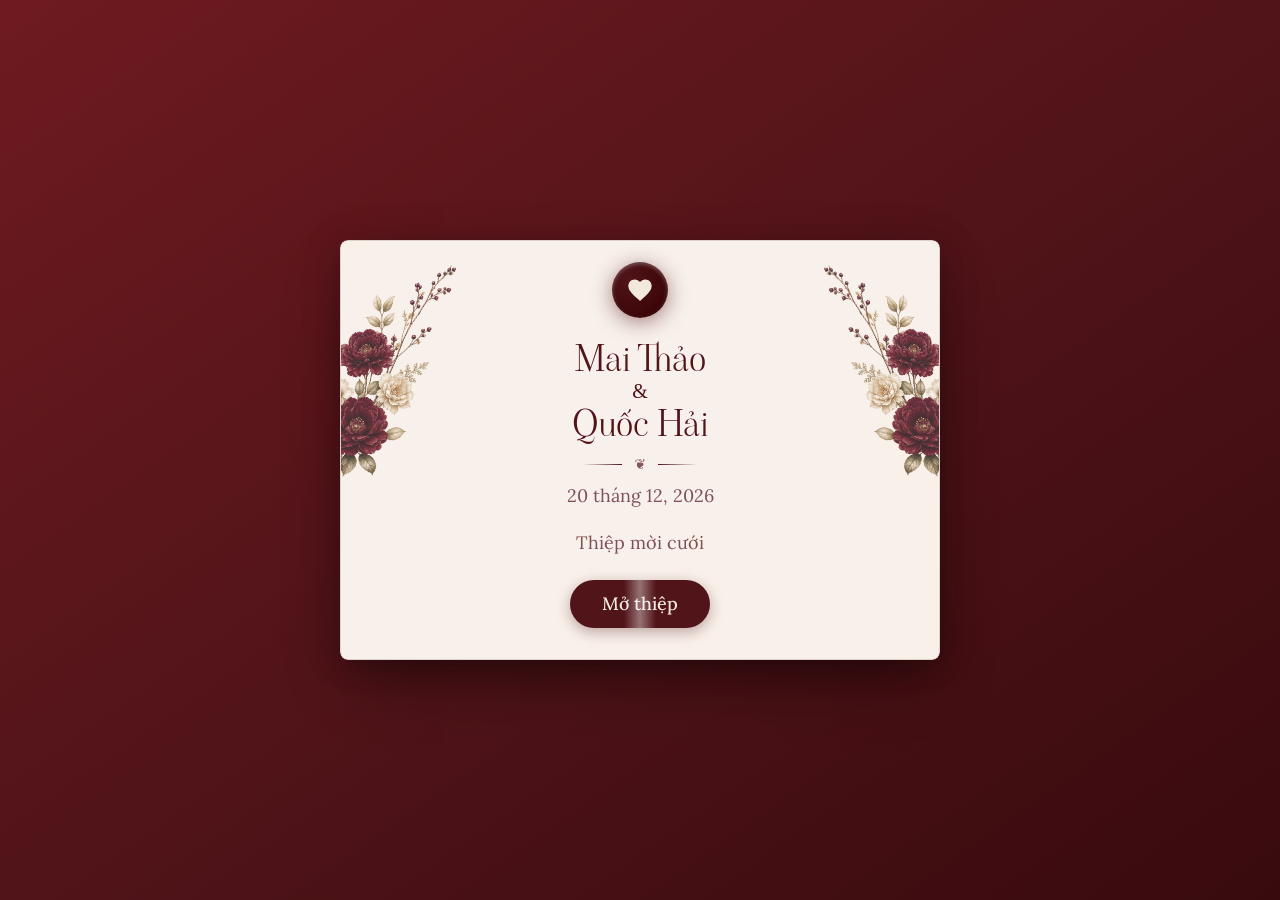
==== commit abfaf685: "Link preview (Open Graph): first photo as share image, auto-updated from admin - index.html gets og/" ====
--- a/index.html
+++ b/index.html
@@ -3,8 +3,8 @@
 <head>
 <meta charset="utf-8"/>
 <meta name="viewport" content="width=device-width, initial-scale=1"/>
-<title data-title>Mẫu Thiệp Minimalism Đỏ Đậm - Thiệp Cưới Tối Giản Sang Trọng</title>
-<meta name="description" content="Mẫu thiệp cưới Minimalism tối giản với nền kem, tông đỏ đô, hoa mẫu đơn và dấu triện chữ Hỷ mạ vàng sang trọng. Xem demo thiệp cưới online miễn phí."/>
+<title data-title>Thiệp mời cưới Mai Thảo &amp; Quốc Hải</title>
+<meta name="description" content="Trân trọng kính mời bạn đến chung vui ngày trọng đại của chúng tôi. Tổ chức ngày 19 tháng 12, 2026 tại Thôn Phú Sơn, xã Lục Sơn, TP Bắc Ninh."/>
 <link rel="stylesheet" href="_next/static/css/d037ca79ab5530a8.css"/>
 <link rel="stylesheet" href="_next/static/css/08fc569d88870472.css"/>
 <link rel="stylesheet" href="css/extra.css"/>
@@ -13,11 +13,24 @@
 <link rel="apple-touch-icon" href="apple-touch-icon-v2.png"/>
 <style>html.env-lock,html.env-lock body{overflow:hidden}html.loading body{visibility:hidden}</style>
 <script>document.documentElement.classList.add('loading')</script>
+<!--og:start-->
+<meta property="og:type" content="website"/>
+<meta property="og:locale" content="vi_VN"/>
+<meta property="og:title" content="Thiệp mời cưới Mai Thảo &amp; Quốc Hải"/>
+<meta property="og:description" content="Trân trọng kính mời bạn đến chung vui ngày trọng đại của chúng tôi. Tổ chức ngày 19 tháng 12, 2026 tại Thôn Phú Sơn, xã Lục Sơn, TP Bắc Ninh."/>
+<meta property="og:url" content="https://luuquochai.github.io/haithao-wedding/"/>
+<meta property="og:image" content="https://luuquochai.github.io/haithao-wedding/images/og.jpg"/>
+<meta property="og:image:alt" content="Thiệp mời cưới Mai Thảo &amp; Quốc Hải"/>
+<meta name="twitter:card" content="summary_large_image"/>
+<meta name="twitter:title" content="Thiệp mời cưới Mai Thảo &amp; Quốc Hải"/>
+<meta name="twitter:description" content="Trân trọng kính mời bạn đến chung vui ngày trọng đại của chúng tôi. Tổ chức ngày 19 tháng 12, 2026 tại Thôn Phú Sơn, xã Lục Sơn, TP Bắc Ninh."/>
+<meta name="twitter:image" content="https://luuquochai.github.io/haithao-wedding/images/og.jpg"/>
+<!--og:end-->
 </head>
 <body class="font-sans">
 <div class="demo-page"><audio id="bgm" style="display:none" data-video-audio="true"></audio><div class="cursor-pointer" data-landing-screenshot-id="invite-renderer" data-video-invitation="true" dir="ltr" lang="vi"><div class="min-h-screen w-full bg-white"><main class="min-h-screen w-full"><div class="flex w-full justify-center overflow-x-clip bg-white" data-testid="minimalism-darkred-template"><div data-showcase-root="" class="relative w-full max-w-[480px] md:max-w-[900px] md:mx-auto overflow-hidden md:border md:border-[#51141922] isolate" style="background-color:#fff7eb;color:#511419"><style>@keyframes drFloat{0%,100%{transform:translateY(0)}50%{transform:translateY(-8px)}}</style><div aria-hidden="true" class="pointer-events-none absolute inset-0 z-0" style="background-image:url(&quot;images/themes/minimalism-dark-red/paper.webp&quot;);background-size:100% auto;background-position:top center;mix-blend-mode:multiply;opacity:0.5"></div><header class="relative z-10 flex flex-col items-center overflow-x-clip px-9 pt-15 pb-14 text-center"><img src="images/themes/minimalism-dark-red/castle-background.webp" alt="" aria-hidden="true" class="pointer-events-none absolute max-w-none object-contain opacity-[0.1] left-1/2 top-[26%] w-[170%] -translate-x-1/2"/><p class="relative z-10 whitespace-pre-line text-[15px] uppercase md:text-[18px]" style="font-family:&quot;Cormorant Garamond&quot;, &quot;Times New Roman&quot;, ChungDoiIndic, serif;color:#590310;letter-spacing:0.16em;font-weight:600" data-t="saveTheDate">Save The Date</p><div class="relative z-10 mt-24 w-[82%] max-w-[330px] md:mt-28 md:max-w-[420px]"><div class="relative aspect-[333/384]"><img src="images/themes/minimalism-dark-red/envelope-background.webp" alt="" aria-hidden="true" class="pointer-events-none absolute inset-0 z-10 w-full max-w-none"/><div class="absolute left-[33%] top-[-2%] z-20 w-[64%]" style="animation:drFloat 6.5s ease-in-out infinite;animation-delay:0.4s;will-change:transform"><div class="aspect-[221/309] rotate-[12deg] border-[7px] border-white bg-white shadow-[2px_2px_4px_rgba(0,0,0,0.25)]"><img data-img="heroPhoto" src="" alt="" class="h-full w-full object-cover"/></div></div><span aria-hidden="true" class="pointer-events-none absolute block -left-[2%] -top-[12%] z-[25] w-[42%]"><span class="block" style="animation:drFloat 5s ease-in-out infinite;animation-delay:0s;will-change:transform"><img src="images/themes/minimalism-dark-red/flower2-decoration.webp" alt="" class="block w-full max-w-none object-contain drop-shadow-[3px_4px_3px_rgba(0,0,0,0.3)] rotate-[-17deg]"/></span></span><img src="images/themes/minimalism-dark-red/envelope-cover.webp" alt="" aria-hidden="true" class="pointer-events-none absolute bottom-0 left-0 z-30 w-full max-w-none"/></div></div><div class="relative z-10 mt-16 flex flex-col items-center gap-[22px] md:mt-20"><p class="text-[clamp(38px,11vw,46px)] leading-none md:text-[58px]" style="font-family:&quot;Viaoda Libre&quot;, &quot;The Nautigal&quot;, ChungDoiIndic, cursive;color:#511419" data-t="groomShort">Hoàng Long</p><span aria-hidden="true" class="pointer-events-none absolute top-[37%] -translate-y-1/2 translate-x-[0px] text-[92px] leading-none md:text-[120px]" style="font-family:&quot;The Nautigal&quot;, ChungDoiIndic, cursive;color:rgba(81,20,25,0.15)">&amp;</span><p class="text-[clamp(38px,11vw,46px)] leading-none md:text-[58px]" style="font-family:&quot;Viaoda Libre&quot;, &quot;The Nautigal&quot;, ChungDoiIndic, cursive;color:#511419" data-t="brideShort">Bảo Ngọc</p></div></header><section class="relative z-10 mx-auto w-[88%] max-w-[420px] md:max-w-[560px] "><span aria-hidden="true" class="pointer-events-none absolute block -right-[22%] bottom-[30%] z-20 w-[40%]" style="will-change:transform"><span class="block" style="animation:drFloat 5.5s ease-in-out infinite;animation-delay:0.6s;will-change:transform"><img src="images/themes/minimalism-dark-red/flower2-decoration.webp" alt="" class="block w-full max-w-none object-contain drop-shadow-[3px_4px_3px_rgba(0,0,0,0.3)] "/></span></span><div class="relative overflow-hidden rounded-[13px] px-5 pb-10 pt-9 text-center shadow-[4px_4px_10px_rgba(0,0,0,0.25)]"><div aria-hidden="true" class="absolute inset-0 rounded-[13px]" style="background-color:#511419"></div><img src="images/themes/minimalism-dark-red/paper.webp" alt="" aria-hidden="true" class="pointer-events-none absolute inset-0 size-full max-w-none object-cover mix-blend-multiply opacity-40 rounded-[13px]"/><div class="relative z-10 flex flex-col items-center gap-6"><h2 class="uppercase text-center relative z-10" style="color:#ece4d8;font-family:&quot;Times New Roman&quot;, ChungDoiIndic, serif;font-weight:700;letter-spacing:0.03em"><span class="text-[20px]"><span dir="auto" data-t="ceremonyTitle">THÔNG TIN LỄ CƯỚI</span></span></h2><div class="relative grid grid-cols-[1fr_auto_1fr] grid-rows-[repeat(4,auto)] justify-center gap-x-8 gap-y-[3px] text-center" style="color:#ece4d8;font-family:&quot;Baskerville&quot;, &quot;Times New Roman&quot;, ChungDoiIndic, serif"><div class="row-span-4 grid min-w-0 grid-rows-subgrid justify-items-center"><span class="text-[12px]" style="color:rgba(236,228,216,0.7)"><span dir="auto" data-t="groomParentTitle">Ông Bà</span></span><span class="text-[12px] font-semibold [overflow-wrap:anywhere] [overflow-wrap:anywhere]" style="color:#ece4d8;font-size:12px"><span dir="auto" data-t="groomFather">Đặng Văn Thắng</span></span><span class="text-[12px] font-semibold [overflow-wrap:anywhere] [overflow-wrap:anywhere]" style="color:#ece4d8;font-size:12px"><span dir="auto" data-t="groomMother">Bùi Thị Mai</span></span><div class="whitespace-pre-line [overflow-wrap:anywhere] mt-1 flex w-full flex-col whitespace-pre-line text-[10px] leading-tight" style="color:rgba(236,228,216,0.7)"><span dir="auto" data-t="groomAddress">Quận 1, TP. Hồ Chí Minh</span></div></div><div class="row-span-4 h-[50px] w-[1px] shrink-0 self-center" style="background-color:rgba(236,228,216,0.4)"></div><div class="row-span-4 grid min-w-0 grid-rows-subgrid justify-items-center"><span class="text-[12px]" style="color:rgba(236,228,216,0.7)"><span dir="auto" data-t="brideParentTitle">Ông Bà</span></span><span class="text-[12px] font-semibold [overflow-wrap:anywhere] [overflow-wrap:anywhere]" style="color:#ece4d8;font-size:12px"><span dir="auto" data-t="brideFather">Vũ Đức Trung</span></span><span class="text-[12px] font-semibold [overflow-wrap:anywhere] [overflow-wrap:anywhere]" style="color:#ece4d8;font-size:12px"><span dir="auto" data-t="brideMother">Ngô Thị Hạnh</span></span><div class="whitespace-pre-line [overflow-wrap:anywhere] mt-1 flex w-full flex-col whitespace-pre-line text-[10px] leading-tight" style="color:rgba(236,228,216,0.7)"><span dir="auto" data-t="brideAddress">Quận 3, TP. Hồ Chí Minh</span></div></div></div><div class="relative flex flex-col gap-1 text-center text-[16px] md:text-[20px] mx-auto md:max-w-[560px]" style="white-space:pre-line;font-family:&quot;Baskerville&quot;, &quot;Times New Roman&quot;, ChungDoiIndic, serif;color:#ece4d8"><span dir="auto" data-t="announcement">TRÂN TRỌNG BÁO TIN
 LỄ THÀNH HÔN CỦA CON CHÚNG TÔI</span></div><div data-showcase-keep="" class="w-full min-w-0 relative flex w-full min-w-0 flex-col items-center text-center gap-3 md:gap-4"><h3 class="w-[80%] min-h-[80px] flex items-center justify-center leading-[52px] md:leading-[60px] whitespace-nowrap" style="font-size:43px;font-family:&quot;Viaoda Libre&quot;, &quot;The Nautigal&quot;, ChungDoiIndic, cursive;color:#ece4d8" data-t="groomFull">Đặng Hoàng Long</h3><div class="text-[10px] uppercase" style="color:rgba(236,228,216,0.7);font-family:&quot;Uchen&quot;, &quot;Baskerville&quot;, ChungDoiIndic, serif;letter-spacing:0.14em"><span dir="auto" data-t="groomOrder">Trưởng Nam</span></div><div class="text-[35px]" style="color:#ece4d8;font-family:&quot;Ms Madi&quot;, ChungDoiIndic, cursive">&amp;</div><h3 class="w-[80%] min-h-[80px] flex items-center justify-center leading-[52px] md:leading-[60px] whitespace-nowrap" style="font-size:43px;font-family:&quot;Viaoda Libre&quot;, &quot;The Nautigal&quot;, ChungDoiIndic, cursive;color:#ece4d8" data-t="brideFull">Vũ Bảo Ngọc</h3><div class="text-[10px] uppercase" style="color:rgba(236,228,216,0.7);font-family:&quot;Uchen&quot;, &quot;Baskerville&quot;, ChungDoiIndic, serif;letter-spacing:0.14em"><span dir="auto" data-t="brideOrder">Út Nữ</span></div></div><div class="relative flex flex-col items-center gap-4 md:gap-5 text-center" style="font-family:&quot;Baskerville&quot;, &quot;Times New Roman&quot;, ChungDoiIndic, serif"><div style="color:rgba(236,228,216,0.7)"><span dir="auto" class="whitespace-pre-line font-normal text-[16px] md:text-[20px] text-center" data-t="ceremonyPlace">LỄ THÀNH HÔN ĐƯỢC CỬ HÀNH TẠI
-TƯ GIA</span></div><div class="flex w-full max-w-[180px] md:max-w-[210px] items-center justify-between px-0 text-[13px] md:text-[15px] uppercase whitespace-nowrap min-w-max gap-x-3" style="color:rgba(236,228,216,0.7)"><span data-t="ceremonyAtTime"></span><span><span dir="auto" data-t="ceremonyWeekday"></span></span></div><div class="flex items-center justify-center gap-4" style="color:#ece4d8"><span class="text-[40px] md:text-[46px] leading-none" style="font-family:&quot;Times New Roman&quot;, ChungDoiIndic, serif;color:#ece4d8" data-t="ceremonyDay" data-t="partyDay">03</span><div class="h-[46px] w-px" style="background-color:rgba(236,228,216,0.45)"></div><div class="flex flex-col items-start justify-center gap-1 text-left"><span class="text-[14px] md:text-[18px] uppercase" style="font-family:&quot;Times New Roman&quot;, ChungDoiIndic, serif;color:#ece4d8"><span dir="auto" data-t="ceremonyMonth"></span></span><span class="text-[14px] md:text-[18px] uppercase" style="font-family:&quot;Times New Roman&quot;, ChungDoiIndic, serif;color:#ece4d8" data-t="ceremonyYear">2026</span></div></div><div class="text-xs md:text-sm uppercase tracking-[0.12em] px-0" style="color:rgba(236,228,216,0.7);font-family:&quot;Baskerville&quot;, &quot;Times New Roman&quot;, ChungDoiIndic, serif" data-t="ceremonyLunar" data-fmt="({v})">(Tức ngày 15 tháng 11 năm Ất Tỵ)</div></div></div></div></section><div class="relative z-10 overflow-x-clip"><img src="images/themes/minimalism-dark-red/castle-background.webp" alt="" aria-hidden="true" class="pointer-events-none absolute max-w-none object-contain opacity-[0.1] left-1/2 top-[-6%] w-[150%] -translate-x-1/2"/><div class="relative z-10 flex flex-col items-center px-6 pb-10 pt-10"><h2 class="uppercase text-center relative z-10" style="color:#511419;font-family:&quot;Times New Roman&quot;, ChungDoiIndic, serif;font-weight:700;font-size:20px;letter-spacing:0.03em"><span dir="auto" data-t="albumTitle">Album Ảnh</span></h2><div class="relative z-10 mt-5 w-full max-w-[380px] md:max-w-[600px]"><div class="relative h-[340px] md:h-[520px] touch-pan-y" data-album="stage"><button type="button" aria-label="Previous photo" data-album="prev" class="hidden md:flex absolute left-0 top-1/2 -translate-y-1/2 z-[200] w-8 h-8 items-center justify-center rounded-full bg-base-200/60 hover:bg-base-200 transition-colors"><svg class="w-4 h-4" fill="none" stroke="currentColor" stroke-width="2.5" viewBox="0 0 24 24"><path stroke-linecap="round" stroke-linejoin="round" d="M15.75 19.5L8.25 12l7.5-7.5"></path></svg></button><button type="button" aria-label="Next photo" data-album="next" class="hidden md:flex absolute right-0 top-1/2 -translate-y-1/2 z-[200] w-8 h-8 items-center justify-center rounded-full bg-base-200/60 hover:bg-base-200 transition-colors"><svg class="w-4 h-4" fill="none" stroke="currentColor" stroke-width="2.5" viewBox="0 0 24 24"><path stroke-linecap="round" stroke-linejoin="round" d="M8.25 4.5l7.5 7.5-7.5 7.5"></path></svg></button><div class="relative w-full h-full flex items-center justify-center" style="perspective:1000px" data-render="slides"></div></div><div class="flex justify-center gap-1.5 mt-3" data-render="dots"></div></div></div></div><section class="relative z-10 mx-auto mb-4 w-[88%] max-w-[420px] md:max-w-[560px]"><span aria-hidden="true" class="pointer-events-none absolute block -left-[18%] top-[10%] z-20 w-[24%]" style="will-change:transform"><span class="block" style="animation:drFloat 6s ease-in-out infinite;animation-delay:0.3s;will-change:transform"><img src="images/themes/minimalism-dark-red/flower2-decoration.webp" alt="" class="block w-full max-w-none object-contain drop-shadow-[3px_4px_3px_rgba(0,0,0,0.3)] "/></span></span><div class="relative overflow-hidden rounded-[10px] px-5 py-9 text-center shadow-[4px_4px_10px_rgba(0,0,0,0.25)]"><div aria-hidden="true" class="absolute inset-0 rounded-[10px]" style="background-color:#511419"></div><img src="images/themes/minimalism-dark-red/paper.webp" alt="" aria-hidden="true" class="pointer-events-none absolute inset-0 size-full max-w-none object-cover mix-blend-multiply opacity-40 rounded-[10px]"/><div class="relative z-10 flex flex-col items-center gap-6"><h2 class="uppercase text-center relative z-10" style="color:#ece4d8;font-family:&quot;Times New Roman&quot;, ChungDoiIndic, serif;font-weight:700;letter-spacing:0.03em"><span class="text-[20px]"><span dir="auto" data-t="partyTitle">THÔNG TIN TIỆC CƯỚI</span></span></h2><div class="flex flex-col items-center gap-4 md:gap-5 text-center" style="font-family:&quot;Baskerville&quot;, &quot;Times New Roman&quot;, ChungDoiIndic, serif;color:#ece4d8" data-landing-screenshot-id="invite-reception"><h3 class="font-normal uppercase text-[16px] md:text-[20px] flex flex-col items-center" style="color:#ece4d8;font-family:&quot;Baskerville&quot;, &quot;Times New Roman&quot;, ChungDoiIndic, serif;text-transform:uppercase"><span dir="auto" data-t="partyIntro">Tiệc cưới sẽ diễn ra vào lúc:</span></h3><div class="flex w-full max-w-[130px] items-center justify-between px-0 text-[13px] md:text-[15px] uppercase whitespace-nowrap min-w-max gap-x-3" style="color:rgba(236,228,216,0.7);font-family:&quot;Baskerville&quot;, &quot;Times New Roman&quot;, ChungDoiIndic, serif"><span data-t="partyTime"></span><span><span dir="auto" data-t="partyWeekday"></span></span></div><div class="flex items-center justify-center gap-4" style="color:#ece4d8;font-family:&quot;Times New Roman&quot;, ChungDoiIndic, serif"><span class="text-[40px] md:text-[46px] leading-none" style="color:#ece4d8;font-family:&quot;Times New Roman&quot;, ChungDoiIndic, serif">03</span><div class="h-[46px] w-px" style="background-color:rgba(236,228,216,0.45)"></div><div class="flex flex-col items-start justify-center gap-1 text-left"><span class="text-[12px] md:text-[16px] uppercase" style="color:#ece4d8;font-family:&quot;Times New Roman&quot;, ChungDoiIndic, serif"><span dir="auto" data-t="partyMonth"></span></span><span class="text-[18px] md:text-[24px]" style="color:#ece4d8;font-family:&quot;Times New Roman&quot;, ChungDoiIndic, serif" data-t="partyYear">2026</span></div></div><div class="text-xs md:text-sm uppercase tracking-[0.12em] px-0" style="color:rgba(236,228,216,0.7);font-family:&quot;Baskerville&quot;, &quot;Times New Roman&quot;, ChungDoiIndic, serif" data-t="partyLunar" data-fmt="({v})">(Tức ngày 15 tháng 11 năm Ất Tỵ)</div><div class="flex items-center justify-center gap-8 mt-4"><div class="flex flex-col items-center"><span class="text-xs uppercase tracking-wider" style="color:rgba(236,228,216,0.7);font-family:&quot;Baskerville&quot;, &quot;Times New Roman&quot;, ChungDoiIndic, serif"><span dir="auto" data-t="receptionLabel">Đón khách</span></span><span class="text-lg md:text-xl font-medium mt-1" style="color:#ece4d8;font-family:&quot;Baskerville&quot;, &quot;Times New Roman&quot;, ChungDoiIndic, serif" data-t="receptionTime">17:30</span></div><div class="flex flex-col items-center"><span class="text-xs uppercase tracking-wider" style="color:rgba(236,228,216,0.7);font-family:&quot;Baskerville&quot;, &quot;Times New Roman&quot;, ChungDoiIndic, serif"><span dir="auto" data-t="partyStartLabel">Khai tiệc</span></span><span class="text-lg md:text-xl font-medium mt-1" style="color:#ece4d8;font-family:&quot;Baskerville&quot;, &quot;Times New Roman&quot;, ChungDoiIndic, serif" data-t="partyTime">18:00</span></div></div><div class="flex items-center justify-center flex-col mt-4"><h2 style="color:rgba(236,228,216,0.7);font-family:&quot;Baskerville&quot;, &quot;Times New Roman&quot;, ChungDoiIndic, serif"><span dir="auto" data-t="countdownTitle">Cùng đếm ngược</span></h2><div class="text-center mt-2 text-sm md:text-lg" style="color:#ece4d8;font-family:&quot;Baskerville&quot;, &quot;Times New Roman&quot;, ChungDoiIndic, serif"><p data-render="countdown">Đang tính toán...</p></div></div><div class="mt-3 mx-auto w-fit max-w-full overflow-hidden rounded-[10px] px-4 pb-4 pt-2" style="background-color:#ece4d8"><div data-showcase-keep="" class="w-full max-w-[280px] md:max-w-[310px] mx-auto rounded-lg overflow-hidden  !max-w-none !w-[280px] md:!w-[330px] mx-auto" style="color:#511419"><div class="text-center py-2.5 text-[13px] md:text-[14px] font-semibold tracking-wide border-b !font-normal" style="border-color:color-mix(in srgb, #511419 27%, transparent);font-family:&quot;The Nautigal&quot;, ChungDoiIndic, cursive;color:#511419;font-size:25px" data-render="cal-title"></div><div class="grid grid-cols-7 border-b-2" style="border-color:#511419"><div class="text-center py-1.5 text-[10px] md:text-[11px] font-medium opacity-60">T2</div><div class="text-center py-1.5 text-[10px] md:text-[11px] font-medium opacity-60">T3</div><div class="text-center py-1.5 text-[10px] md:text-[11px] font-medium opacity-60">T4</div><div class="text-center py-1.5 text-[10px] md:text-[11px] font-medium opacity-60">T5</div><div class="text-center py-1.5 text-[10px] md:text-[11px] font-medium opacity-60">T6</div><div class="text-center py-1.5 text-[10px] md:text-[11px] font-medium opacity-60">T7</div><div class="text-center py-1.5 text-[10px] md:text-[11px] font-medium opacity-60">CN</div></div><div class="grid grid-cols-7 gap-y-0.5 px-1 py-2" data-render="cal-grid"></div></div></div><a data-render="cal-link" href="#" target="_blank" rel="noopener noreferrer" class="mt-3 inline-flex items-center justify-center text-sm underline underline-offset-4" style="color:#ece4d8;font-family:&quot;Times New Roman&quot;, ChungDoiIndic, serif;background:none" data-showcase-join-prev=""><span dir="auto" data-t="addToCalendar">Thêm vào lịch</span></a></div><div class="relative z-10 mt-1 flex w-full flex-col items-center justify-center" data-landing-screenshot-id="invite-rsvp"><button type="button" id="rsvpBtn" class="inline-flex items-center justify-center rounded-full px-6 py-2 text-sm tracking-wide transition-transform hover:scale-[1.03]" style="background-color:#ece4d8;color:#511419;font-family:&quot;Baskerville&quot;, &quot;Times New Roman&quot;, ChungDoiIndic, serif"><span class="relative z-10 flex min-h-0 items-center justify-center gap-2"><span dir="auto" data-t="rsvpButton">XÁC NHẬN THAM DỰ</span></span></button></div></div></div></section><div class="relative z-10 overflow-x-clip"><img src="images/themes/minimalism-dark-red/castle-background.webp" alt="" aria-hidden="true" class="pointer-events-none absolute max-w-none object-contain opacity-[0.1] left-1/2 top-[-1%] w-[158%] -translate-x-1/2"/><section class="relative z-10 flex w-full flex-col items-center px-6 pb-8 pt-8" data-landing-screenshot-id="invite-map"><div class="relative text-center"><h3 class="uppercase text-center text-[16px] md:text-[20px]" style="color:#511419;font-family:&quot;Times New Roman&quot;, ChungDoiIndic, serif;font-weight:700;letter-spacing:0.03em"><span dir="auto" data-t="venueTitle">Tiệc cưới sẽ tổ chức tại</span></h3><div class="whitespace-pre-line mx-auto mt-2 max-w-[320px] text-center text-[14px] leading-relaxed md:max-w-[520px] md:text-[17px]" style="background-color:transparent;color:rgba(81,20,25,0.8);font-family:&quot;Baskerville&quot;, &quot;Times New Roman&quot;, ChungDoiIndic, serif"><span dir="auto" data-t="venueAddress">Trung Tâm Hội Nghị White Palace, 194 Hoàng Văn Thụ, Phường 9, Quận Phú Nhuận, TP. Hồ Chí Minh</span></div></div><div class="relative flex flex-col items-center gap-4 md:gap-5 w-full" data-showcase-keep=""><iframe data-render="map" class="mt-3 h-[268px] w-full max-w-[338px] overflow-hidden rounded-[15px] md:h-[380px] md:max-w-[560px]" style="border-color:#511419" src="about:blank" loading="lazy" allowFullScreen="" referrerPolicy="no-referrer-when-downgrade"></iframe><a data-render="dir-link" href="#" target="_blank" rel="noopener noreferrer" class="inline-flex items-center gap-2 rounded-full px-5 py-2 text-sm md:text-base font-semibold transition-transform hover:scale-[1.03]" style="background-color:transparent;color:rgba(81,20,25,0.8);font-family:&quot;Baskerville&quot;, &quot;Times New Roman&quot;, ChungDoiIndic, serif"><svg class="h-4 w-4 shrink-0" viewBox="0 0 24 24" fill="none" stroke="currentColor" stroke-width="2" stroke-linecap="round" stroke-linejoin="round" aria-hidden="true"><polygon points="3 11 22 2 13 21 11 13 3 11"></polygon></svg><span data-t="directionsLabel">Chỉ đường</span></a></div></section></div><div class="relative z-10 flex flex-col items-center gap-5 px-6 md:px-10 py-10 md:py-12 "><div class="flex flex-col items-center gap-1"><h2 class="uppercase font-normal text-[20px] md:text-[26px] text-center" style="color:#511419;font-family:&quot;Times New Roman&quot;, ChungDoiIndic, serif;font-weight:700;font-size:20px;letter-spacing:0.03em"><span dir="auto" data-t="dressTitle">DRESS CODE</span></h2><p class="whitespace-pre-line text-sm md:text-base text-center" style="color:rgba(81,20,25,0.8);font-family:&quot;Times New Roman&quot;, ChungDoiIndic, serif"><span dir="auto" data-t="dressDesc">Trang phục dự tiệc</span></p></div><div class="flex flex-wrap justify-center gap-4 md:gap-6" data-render="dress"></div></div><section class="relative z-10 mx-auto my-4 w-[88%] max-w-[420px] md:max-w-[560px]"><span aria-hidden="true" class="pointer-events-none absolute block -right-[16%] -top-[12%] z-20 w-[30%]" style="will-change:transform"><span class="block" style="animation:drFloat 5.2s ease-in-out infinite;animation-delay:0.9s;will-change:transform"><img src="images/themes/minimalism-dark-red/flower2-decoration.webp" alt="" class="block w-full max-w-none object-contain drop-shadow-[3px_4px_3px_rgba(0,0,0,0.3)] "/></span></span><div class="relative overflow-hidden rounded-[10px] px-6 py-9 shadow-[4px_4px_10px_rgba(0,0,0,0.25)]"><div aria-hidden="true" class="absolute inset-0 rounded-[10px]" style="background-color:#511419"></div><img src="images/themes/minimalism-dark-red/paper.webp" alt="" aria-hidden="true" class="pointer-events-none absolute inset-0 size-full max-w-none object-cover mix-blend-multiply opacity-40 rounded-[10px]"/><div class="relative z-10 flex flex-col gap-4 px-2"><h2 class="uppercase text-center text-[20px]" style="color:#ece4d8;font-family:&quot;Times New Roman&quot;, ChungDoiIndic, serif;font-weight:700;letter-spacing:0.03em"><span dir="auto" data-t="timelineTitle">LỊCH TRÌNH NGÀY CƯỚI</span></h2><ol class="relative mx-auto grid w-full max-w-[460px] grid-cols-[minmax(0,1fr)_16px_minmax(0,1fr)] items-center gap-x-6 md:gap-x-8 gap-y-8 md:gap-y-10" style="font-family:&quot;Times New Roman&quot;, ChungDoiIndic, serif" data-render="timeline"></ol></div></div></section><div class="@container relative z-10 overflow-x-clip"><img src="images/themes/minimalism-dark-red/papernote-background.webp" alt="" aria-hidden="true" class="pointer-events-none absolute left-1/2 top-[-15px] md:top-[-30px] lg:top-[-30px] w-[120%] max-w-[650px] -translate-x-1/2 object-contain opacity-95 drop-shadow-[4px_4px_4px_rgba(0,0,0,0.25)]"/><section class="relative z-10 px-6 pb-8 pt-[74px] md:pt-[120px] [&amp;_textarea]:h-[56px] md:[&amp;_textarea]:h-[110px] [&amp;_form]:max-w-[280px] md:[&amp;_form]:max-w-[380px] [&amp;&gt;div:last-child]:mt-[max(60px,calc(109.3cqw-333px))] md:[&amp;&gt;div:last-child]:mt-[110px]" style="color:#511419;font-family:&quot;Times New Roman&quot;, ChungDoiIndic, serif" data-landing-screenshot-id="invite-guestbook" data-showcase-keep=""><div class="text-center"><h2 class="uppercase font-bold text-[20px] md:text-[24px] relative -translate-y-[-16px]" style="color:#511419;font-family:&quot;Times New Roman&quot;, ChungDoiIndic, serif;font-weight:700;font-size:20px;letter-spacing:0.03em"><span dir="auto" data-t="guestbookTitle">Sổ lưu bút</span></h2></div><form class="mt-6 mx-auto w-full max-w-full md:max-w-[600px]" id="gbForm"><div class="rounded-[8px] p-4" style="background:transparent"><div class="mb-4"><input type="text" placeholder="Nhập tên*" class="w-full rounded-lg border px-4 py-3 text-sm focus:outline-none" style="border-color:#511419;color:#511419;background-color:transparent" maxLength="500" required="" value=""/></div><textarea placeholder="Nhập lời chúc*" class="w-full rounded-lg border px-4 py-3 text-sm focus:outline-none" style="border-color:#511419;color:#511419;background-color:transparent;resize:none" rows="4" maxLength="10000" required=""></textarea><div class="-mt-[-5px] flex items-center justify-between text-xs"><div class="flex items-center text-xs space-x-1"><button type="button" class="p-2 rounded-lg transition-all duration-200 hover:scale-110 text-base leading-none" style="background-color:#5114191A;color:#511419" title="Tạo lời chúc bằng AI">🪄</button></div><button type="submit" class="rounded-full px-6 py-2 text-sm font-semibold text-white transition-transform hover:scale-105 disabled:cursor-not-allowed disabled:opacity-60" style="background-color:#511419;color:#ded9d7"><span dir="auto" data-t="guestbookSubmit">GỬI LỜI CHÚC</span></button></div></div></form><div class="mt-8 w-full space-y-3 overflow-y-auto pr-2 mx-auto max-w-full md:max-w-[600px] " data-render="guestbook"></div></section></div><div class="relative z-10 overflow-x-clip"><img src="images/themes/minimalism-dark-red/castle-background.webp" alt="" aria-hidden="true" class="pointer-events-none absolute max-w-none object-contain opacity-[0.1] left-1/2 top-[6%] w-[155%] -translate-x-1/2"/><div class="flex flex-col items-center justify-center py-8 relative z-10 flex flex-col items-center px-6 pb-10 pt-8" style="background-color:transparent"><h2 class="mb-4 uppercase text-[20px] &quot;Times New Roman&quot;, ChungDoiIndic, serif flex flex-col items-center" style="color:#511419;font-family:&quot;Times New Roman&quot;, ChungDoiIndic, serif;font-weight:700;letter-spacing:0.03em"><span dir="auto" data-t="giftTitle">Hộp Quà Mừng</span></h2><button type="button" style="width:250px;height:357px" aria-label="Mở hộp mừng cưới" id="giftBtn" class="jsx-1370451c15a89ae2 group relative cursor-pointer outline-none border-none bg-transparent "><div class="jsx-1370451c15a89ae2 relative w-full h-full flex items-end justify-center pb-[48px]"><span style="top:6%;left:12%;color:#b58b2f;font-size:20.9px" class="jsx-1370451c15a89ae2 ienv-sparkle absolute pointer-events-none z-20">✦</span><span style="top:14%;right:8%;color:#b58b2f;font-size:15.200000000000001px" class="jsx-1370451c15a89ae2 ienv-sparkle-2 absolute pointer-events-none z-20">✦</span><span style="top:34%;left:3%;color:#b58b2f;font-size:13.3px" class="jsx-1370451c15a89ae2 ienv-sparkle-3 absolute pointer-events-none z-20">✦</span><span style="top:24%;right:3%;color:#b58b2f;font-size:13.3px" class="jsx-1370451c15a89ae2 ienv-sparkle-4 absolute pointer-events-none z-20">✦</span><div style="width:190px;height:275px" class="jsx-1370451c15a89ae2 relative"><div style="left:50%;bottom:-6px;width:125.4px;height:11px;margin-left:-62.7px;border-radius:50%;background-color:rgba(0,0,0,0.45);filter:blur(4px);z-index:0;will-change:transform, opacity" class="jsx-1370451c15a89ae2 ienv-shadow absolute pointer-events-none"></div><img src="images/envelope/minimalism_darkred.webp" alt="" loading="lazy" decoding="async" style="width:100%;height:100%;object-fit:contain;object-position:center bottom;transform-origin:50% 100%;transform:translateX(20%) translateY(-10%) scale(-0.8, 0.8) rotate(-15deg);z-index:1;filter:drop-shadow(0 8px 14px rgba(0,0,0,0.18));will-change:transform" class="jsx-1370451c15a89ae2 ienv-back absolute inset-0 pointer-events-none"/><img src="images/envelope/minimalism_darkred.webp" alt="" loading="lazy" decoding="async" style="width:100%;height:100%;object-fit:contain;object-position:center bottom;rotate:-10deg;z-index:2;filter:drop-shadow(0 10px 18px rgba(0,0,0,0.22));will-change:transform" class="jsx-1370451c15a89ae2 ienv-card absolute inset-0 pointer-events-none"/></div></div><p style="color:#511419" class="jsx-1370451c15a89ae2 ienv-hint absolute bottom-0 left-1/2 -translate-x-1/2 text-xs whitespace-nowrap font-medium"><span dir="auto" data-t="giftHint">Nhấn để mở</span></p></button><dialog class="modal modal-bottom sm:modal-middle" id="giftDialog"><div class="modal-box max-w-lg sm:max-w-xl p-0 max-h-[90vh] overflow-y-auto" style="background-color:#fff7eb"><div class="relative px-6 pt-6 pb-4 text-center" style="background-color:#511419"><button type="button" data-close="gift" class="btn btn-sm btn-circle btn-ghost absolute right-3 top-3 text-white/80 hover:text-white hover:bg-white/20"><svg class="h-5 w-5" fill="none" viewBox="0 0 24 24" stroke="currentColor"><path stroke-linecap="round" stroke-linejoin="round" stroke-width="2" d="M6 18L18 6M6 6l12 12"></path></svg></button><h2 class="uppercase text-[20px] &quot;Times New Roman&quot;, ChungDoiIndic, serif" style="text-shadow:1px 1px 2px rgba(0,0,0,0.2);font-family:&quot;Times New Roman&quot;, ChungDoiIndic, serif;font-weight:700;letter-spacing:0.03em;color:white" data-t="giftTitle">Hộp Quà Mừng</h2></div><div class="p-4 sm:p-6"><div class="flex flex-col items-center gap-4 sm:flex-row sm:flex-wrap sm:items-start sm:justify-center" style="color:#511419" data-render="gifts"></div></div></div><form class="modal-backdrop" method="dialog"><button type="submit">close</button></form></dialog></div></div><footer class="relative z-10 flex flex-col items-center px-6 pb-10 text-center"><span class="whitespace-pre-line flex flex-col items-center gap-1 text-[12px] md:text-[13px] mx-auto md:max-w-[560px]" style="color:#511419;font-family:&quot;Times New Roman&quot;, ChungDoiIndic, serif"><span dir="auto" data-t="thankYou">Sự hiện diện của quý khách là niềm vinh hạnh của gia đình chúng tôi!</span></span></footer><dialog class="modal" id="lightbox"><div class="modal-box max-w-none w-auto h-auto bg-transparent shadow-none p-0 m-0 cursor-pointer"><div class="flex flex-col items-center h-[100dvh] w-screen px-2 sm:px-4 pt-10 sm:pt-12 pb-4 sm:pb-6"><form class="absolute right-2 sm:right-4 top-2 sm:top-4 z-10" method="dialog"><button class="btn btn-sm btn-circle btn-ghost text-white text-xl sm:text-2xl hover:bg-white/20" aria-label="Close lightbox">✕</button></form><div class="absolute top-2 sm:top-4 left-2 sm:left-4 text-white text-sm sm:text-lg bg-black/40 px-2 sm:px-3 py-1 rounded-full shadow-md z-10"><span data-lb="idx">1</span> / <span data-lb="total">7</span></div><div class="relative flex flex-1 w-full max-w-5xl items-center justify-center cursor-pointer px-8 sm:px-12 min-h-0 overscroll-none" style="touch-action:none"><button type="button" class="btn btn-circle btn-ghost text-white text-2xl sm:text-4xl absolute left-0 sm:left-2 z-10 hover:bg-white/20 btn-sm sm:btn-md" aria-label="Previous image" data-lb="prev">‹</button><img data-lb="img" src="" alt="Ảnh cưới 1" class="max-h-full max-w-full rounded-xl sm:rounded-2xl object-contain shadow-2xl select-none cursor-default" style="transform:translate(0px, 0px) scale(1);transition:transform 0.2s ease-out;will-change:transform;touch-action:none" draggable="false"/><button type="button" class="btn btn-circle btn-ghost text-white text-2xl sm:text-4xl absolute right-0 sm:right-2 z-10 hover:bg-white/20 btn-sm sm:btn-md" aria-label="Next image" data-lb="next">›</button></div><div class="flex-shrink-0 flex gap-2 sm:gap-3 overflow-x-auto px-2 sm:px-4 py-2 sm:py-3 mt-3 sm:mt-4 bg-black/30 rounded-lg backdrop-blur-sm max-w-[90vw] sm:max-w-[80vw] cursor-default [&::-webkit-scrollbar]:hidden" style="scrollbar-width:none;-ms-overflow-style:none" data-lb="thumbs"></div></div></div><form class="modal-backdrop bg-black/85" method="dialog"><button>close</button></form></dialog></div></div></main></div></div></div></div>
+TƯ GIA</span></div><div class="flex w-full max-w-[180px] md:max-w-[210px] items-center justify-between px-0 text-[13px] md:text-[15px] uppercase whitespace-nowrap min-w-max gap-x-3" style="color:rgba(236,228,216,0.7)"><span data-t="ceremonyAtTime"></span><span><span dir="auto" data-t="ceremonyWeekday"></span></span></div><div class="flex items-center justify-center gap-4" style="color:#ece4d8"><span class="text-[40px] md:text-[46px] leading-none" style="font-family:&quot;Times New Roman&quot;, ChungDoiIndic, serif;color:#ece4d8" data-t="ceremonyDay">03</span><div class="h-[46px] w-px" style="background-color:rgba(236,228,216,0.45)"></div><div class="flex flex-col items-start justify-center gap-1 text-left"><span class="text-[14px] md:text-[18px] uppercase" style="font-family:&quot;Times New Roman&quot;, ChungDoiIndic, serif;color:#ece4d8"><span dir="auto" data-t="ceremonyMonth"></span></span><span class="text-[14px] md:text-[18px] uppercase" style="font-family:&quot;Times New Roman&quot;, ChungDoiIndic, serif;color:#ece4d8" data-t="ceremonyYear">2026</span></div></div><div class="text-xs md:text-sm uppercase tracking-[0.12em] px-0" style="color:rgba(236,228,216,0.7);font-family:&quot;Baskerville&quot;, &quot;Times New Roman&quot;, ChungDoiIndic, serif" data-t="ceremonyLunar" data-fmt="({v})">(Tức ngày 15 tháng 11 năm Ất Tỵ)</div></div></div></div></section><div class="relative z-10 overflow-x-clip"><img src="images/themes/minimalism-dark-red/castle-background.webp" alt="" aria-hidden="true" class="pointer-events-none absolute max-w-none object-contain opacity-[0.1] left-1/2 top-[-6%] w-[150%] -translate-x-1/2"/><div class="relative z-10 flex flex-col items-center px-6 pb-10 pt-10"><h2 class="uppercase text-center relative z-10" style="color:#511419;font-family:&quot;Times New Roman&quot;, ChungDoiIndic, serif;font-weight:700;font-size:20px;letter-spacing:0.03em"><span dir="auto" data-t="albumTitle">Album Ảnh</span></h2><div class="relative z-10 mt-5 w-full max-w-[380px] md:max-w-[600px]"><div class="relative h-[340px] md:h-[520px] touch-pan-y" data-album="stage"><button type="button" aria-label="Previous photo" data-album="prev" class="hidden md:flex absolute left-0 top-1/2 -translate-y-1/2 z-[200] w-8 h-8 items-center justify-center rounded-full bg-base-200/60 hover:bg-base-200 transition-colors"><svg class="w-4 h-4" fill="none" stroke="currentColor" stroke-width="2.5" viewBox="0 0 24 24"><path stroke-linecap="round" stroke-linejoin="round" d="M15.75 19.5L8.25 12l7.5-7.5"></path></svg></button><button type="button" aria-label="Next photo" data-album="next" class="hidden md:flex absolute right-0 top-1/2 -translate-y-1/2 z-[200] w-8 h-8 items-center justify-center rounded-full bg-base-200/60 hover:bg-base-200 transition-colors"><svg class="w-4 h-4" fill="none" stroke="currentColor" stroke-width="2.5" viewBox="0 0 24 24"><path stroke-linecap="round" stroke-linejoin="round" d="M8.25 4.5l7.5 7.5-7.5 7.5"></path></svg></button><div class="relative w-full h-full flex items-center justify-center" style="perspective:1000px" data-render="slides"></div></div><div class="flex justify-center gap-1.5 mt-3" data-render="dots"></div></div></div></div><section class="relative z-10 mx-auto mb-4 w-[88%] max-w-[420px] md:max-w-[560px]"><span aria-hidden="true" class="pointer-events-none absolute block -left-[18%] top-[10%] z-20 w-[24%]" style="will-change:transform"><span class="block" style="animation:drFloat 6s ease-in-out infinite;animation-delay:0.3s;will-change:transform"><img src="images/themes/minimalism-dark-red/flower2-decoration.webp" alt="" class="block w-full max-w-none object-contain drop-shadow-[3px_4px_3px_rgba(0,0,0,0.3)] "/></span></span><div class="relative overflow-hidden rounded-[10px] px-5 py-9 text-center shadow-[4px_4px_10px_rgba(0,0,0,0.25)]"><div aria-hidden="true" class="absolute inset-0 rounded-[10px]" style="background-color:#511419"></div><img src="images/themes/minimalism-dark-red/paper.webp" alt="" aria-hidden="true" class="pointer-events-none absolute inset-0 size-full max-w-none object-cover mix-blend-multiply opacity-40 rounded-[10px]"/><div class="relative z-10 flex flex-col items-center gap-6"><h2 class="uppercase text-center relative z-10" style="color:#ece4d8;font-family:&quot;Times New Roman&quot;, ChungDoiIndic, serif;font-weight:700;letter-spacing:0.03em"><span class="text-[20px]"><span dir="auto" data-t="partyTitle">THÔNG TIN TIỆC CƯỚI</span></span></h2><div class="flex flex-col items-center gap-4 md:gap-5 text-center" style="font-family:&quot;Baskerville&quot;, &quot;Times New Roman&quot;, ChungDoiIndic, serif;color:#ece4d8" data-landing-screenshot-id="invite-reception"><h3 class="font-normal uppercase text-[16px] md:text-[20px] flex flex-col items-center" style="color:#ece4d8;font-family:&quot;Baskerville&quot;, &quot;Times New Roman&quot;, ChungDoiIndic, serif;text-transform:uppercase"><span dir="auto" data-t="partyIntro">Tiệc cưới sẽ diễn ra vào lúc:</span></h3><div class="flex w-full max-w-[130px] items-center justify-between px-0 text-[13px] md:text-[15px] uppercase whitespace-nowrap min-w-max gap-x-3" style="color:rgba(236,228,216,0.7);font-family:&quot;Baskerville&quot;, &quot;Times New Roman&quot;, ChungDoiIndic, serif"><span data-t="partyTime"></span><span><span dir="auto" data-t="partyWeekday"></span></span></div><div class="flex items-center justify-center gap-4" style="color:#ece4d8;font-family:&quot;Times New Roman&quot;, ChungDoiIndic, serif"><span class="text-[40px] md:text-[46px] leading-none" style="color:#ece4d8;font-family:&quot;Times New Roman&quot;, ChungDoiIndic, serif" data-t="partyDay">03</span><div class="h-[46px] w-px" style="background-color:rgba(236,228,216,0.45)"></div><div class="flex flex-col items-start justify-center gap-1 text-left"><span class="text-[12px] md:text-[16px] uppercase" style="color:#ece4d8;font-family:&quot;Times New Roman&quot;, ChungDoiIndic, serif"><span dir="auto" data-t="partyMonth"></span></span><span class="text-[18px] md:text-[24px]" style="color:#ece4d8;font-family:&quot;Times New Roman&quot;, ChungDoiIndic, serif" data-t="partyYear">2026</span></div></div><div class="text-xs md:text-sm uppercase tracking-[0.12em] px-0" style="color:rgba(236,228,216,0.7);font-family:&quot;Baskerville&quot;, &quot;Times New Roman&quot;, ChungDoiIndic, serif" data-t="partyLunar" data-fmt="({v})">(Tức ngày 15 tháng 11 năm Ất Tỵ)</div><div class="flex items-center justify-center gap-8 mt-4"><div class="flex flex-col items-center"><span class="text-xs uppercase tracking-wider" style="color:rgba(236,228,216,0.7);font-family:&quot;Baskerville&quot;, &quot;Times New Roman&quot;, ChungDoiIndic, serif"><span dir="auto" data-t="receptionLabel">Đón khách</span></span><span class="text-lg md:text-xl font-medium mt-1" style="color:#ece4d8;font-family:&quot;Baskerville&quot;, &quot;Times New Roman&quot;, ChungDoiIndic, serif" data-t="receptionTime">17:30</span></div><div class="flex flex-col items-center"><span class="text-xs uppercase tracking-wider" style="color:rgba(236,228,216,0.7);font-family:&quot;Baskerville&quot;, &quot;Times New Roman&quot;, ChungDoiIndic, serif"><span dir="auto" data-t="partyStartLabel">Khai tiệc</span></span><span class="text-lg md:text-xl font-medium mt-1" style="color:#ece4d8;font-family:&quot;Baskerville&quot;, &quot;Times New Roman&quot;, ChungDoiIndic, serif" data-t="partyTime">18:00</span></div></div><div class="flex items-center justify-center flex-col mt-4"><h2 style="color:rgba(236,228,216,0.7);font-family:&quot;Baskerville&quot;, &quot;Times New Roman&quot;, ChungDoiIndic, serif"><span dir="auto" data-t="countdownTitle">Cùng đếm ngược</span></h2><div class="text-center mt-2 text-sm md:text-lg" style="color:#ece4d8;font-family:&quot;Baskerville&quot;, &quot;Times New Roman&quot;, ChungDoiIndic, serif"><p data-render="countdown">Đang tính toán...</p></div></div><div class="mt-3 mx-auto w-fit max-w-full overflow-hidden rounded-[10px] px-4 pb-4 pt-2" style="background-color:#ece4d8"><div data-showcase-keep="" class="w-full max-w-[280px] md:max-w-[310px] mx-auto rounded-lg overflow-hidden  !max-w-none !w-[280px] md:!w-[330px] mx-auto" style="color:#511419"><div class="text-center py-2.5 text-[13px] md:text-[14px] font-semibold tracking-wide border-b !font-normal" style="border-color:color-mix(in srgb, #511419 27%, transparent);font-family:&quot;The Nautigal&quot;, ChungDoiIndic, cursive;color:#511419;font-size:25px" data-render="cal-title"></div><div class="grid grid-cols-7 border-b-2" style="border-color:#511419"><div class="text-center py-1.5 text-[10px] md:text-[11px] font-medium opacity-60">T2</div><div class="text-center py-1.5 text-[10px] md:text-[11px] font-medium opacity-60">T3</div><div class="text-center py-1.5 text-[10px] md:text-[11px] font-medium opacity-60">T4</div><div class="text-center py-1.5 text-[10px] md:text-[11px] font-medium opacity-60">T5</div><div class="text-center py-1.5 text-[10px] md:text-[11px] font-medium opacity-60">T6</div><div class="text-center py-1.5 text-[10px] md:text-[11px] font-medium opacity-60">T7</div><div class="text-center py-1.5 text-[10px] md:text-[11px] font-medium opacity-60">CN</div></div><div class="grid grid-cols-7 gap-y-0.5 px-1 py-2" data-render="cal-grid"></div></div></div><a data-render="cal-link" href="#" target="_blank" rel="noopener noreferrer" class="mt-3 inline-flex items-center justify-center text-sm underline underline-offset-4" style="color:#ece4d8;font-family:&quot;Times New Roman&quot;, ChungDoiIndic, serif;background:none" data-showcase-join-prev=""><span dir="auto" data-t="addToCalendar">Thêm vào lịch</span></a></div><div class="relative z-10 mt-1 flex w-full flex-col items-center justify-center" data-landing-screenshot-id="invite-rsvp"><button type="button" id="rsvpBtn" class="inline-flex items-center justify-center rounded-full px-6 py-2 text-sm tracking-wide transition-transform hover:scale-[1.03]" style="background-color:#ece4d8;color:#511419;font-family:&quot;Baskerville&quot;, &quot;Times New Roman&quot;, ChungDoiIndic, serif"><span class="relative z-10 flex min-h-0 items-center justify-center gap-2"><span dir="auto" data-t="rsvpButton">XÁC NHẬN THAM DỰ</span></span></button></div></div></div></section><div class="relative z-10 overflow-x-clip"><img src="images/themes/minimalism-dark-red/castle-background.webp" alt="" aria-hidden="true" class="pointer-events-none absolute max-w-none object-contain opacity-[0.1] left-1/2 top-[-1%] w-[158%] -translate-x-1/2"/><section class="relative z-10 flex w-full flex-col items-center px-6 pb-8 pt-8" data-landing-screenshot-id="invite-map"><div class="relative text-center"><h3 class="uppercase text-center text-[16px] md:text-[20px]" style="color:#511419;font-family:&quot;Times New Roman&quot;, ChungDoiIndic, serif;font-weight:700;letter-spacing:0.03em"><span dir="auto" data-t="venueTitle">Tiệc cưới sẽ tổ chức tại</span></h3><div class="whitespace-pre-line mx-auto mt-2 max-w-[320px] text-center text-[14px] leading-relaxed md:max-w-[520px] md:text-[17px]" style="background-color:transparent;color:rgba(81,20,25,0.8);font-family:&quot;Baskerville&quot;, &quot;Times New Roman&quot;, ChungDoiIndic, serif"><span dir="auto" data-t="venueAddress">Trung Tâm Hội Nghị White Palace, 194 Hoàng Văn Thụ, Phường 9, Quận Phú Nhuận, TP. Hồ Chí Minh</span></div></div><div class="relative flex flex-col items-center gap-4 md:gap-5 w-full" data-showcase-keep=""><iframe data-render="map" class="mt-3 h-[268px] w-full max-w-[338px] overflow-hidden rounded-[15px] md:h-[380px] md:max-w-[560px]" style="border-color:#511419" src="about:blank" loading="lazy" allowFullScreen="" referrerPolicy="no-referrer-when-downgrade"></iframe><a data-render="dir-link" href="#" target="_blank" rel="noopener noreferrer" class="inline-flex items-center gap-2 rounded-full px-5 py-2 text-sm md:text-base font-semibold transition-transform hover:scale-[1.03]" style="background-color:transparent;color:rgba(81,20,25,0.8);font-family:&quot;Baskerville&quot;, &quot;Times New Roman&quot;, ChungDoiIndic, serif"><svg class="h-4 w-4 shrink-0" viewBox="0 0 24 24" fill="none" stroke="currentColor" stroke-width="2" stroke-linecap="round" stroke-linejoin="round" aria-hidden="true"><polygon points="3 11 22 2 13 21 11 13 3 11"></polygon></svg><span data-t="directionsLabel">Chỉ đường</span></a></div></section></div><div class="relative z-10 flex flex-col items-center gap-5 px-6 md:px-10 py-10 md:py-12 "><div class="flex flex-col items-center gap-1"><h2 class="uppercase font-normal text-[20px] md:text-[26px] text-center" style="color:#511419;font-family:&quot;Times New Roman&quot;, ChungDoiIndic, serif;font-weight:700;font-size:20px;letter-spacing:0.03em"><span dir="auto" data-t="dressTitle">DRESS CODE</span></h2><p class="whitespace-pre-line text-sm md:text-base text-center" style="color:rgba(81,20,25,0.8);font-family:&quot;Times New Roman&quot;, ChungDoiIndic, serif"><span dir="auto" data-t="dressDesc">Trang phục dự tiệc</span></p></div><div class="flex flex-wrap justify-center gap-4 md:gap-6" data-render="dress"></div></div><section class="relative z-10 mx-auto my-4 w-[88%] max-w-[420px] md:max-w-[560px]"><span aria-hidden="true" class="pointer-events-none absolute block -right-[16%] -top-[12%] z-20 w-[30%]" style="will-change:transform"><span class="block" style="animation:drFloat 5.2s ease-in-out infinite;animation-delay:0.9s;will-change:transform"><img src="images/themes/minimalism-dark-red/flower2-decoration.webp" alt="" class="block w-full max-w-none object-contain drop-shadow-[3px_4px_3px_rgba(0,0,0,0.3)] "/></span></span><div class="relative overflow-hidden rounded-[10px] px-6 py-9 shadow-[4px_4px_10px_rgba(0,0,0,0.25)]"><div aria-hidden="true" class="absolute inset-0 rounded-[10px]" style="background-color:#511419"></div><img src="images/themes/minimalism-dark-red/paper.webp" alt="" aria-hidden="true" class="pointer-events-none absolute inset-0 size-full max-w-none object-cover mix-blend-multiply opacity-40 rounded-[10px]"/><div class="relative z-10 flex flex-col gap-4 px-2"><h2 class="uppercase text-center text-[20px]" style="color:#ece4d8;font-family:&quot;Times New Roman&quot;, ChungDoiIndic, serif;font-weight:700;letter-spacing:0.03em"><span dir="auto" data-t="timelineTitle">LỊCH TRÌNH NGÀY CƯỚI</span></h2><ol class="relative mx-auto grid w-full max-w-[460px] grid-cols-[minmax(0,1fr)_16px_minmax(0,1fr)] items-center gap-x-6 md:gap-x-8 gap-y-8 md:gap-y-10" style="font-family:&quot;Times New Roman&quot;, ChungDoiIndic, serif" data-render="timeline"></ol></div></div></section><div class="@container relative z-10 overflow-x-clip"><img src="images/themes/minimalism-dark-red/papernote-background.webp" alt="" aria-hidden="true" class="pointer-events-none absolute left-1/2 top-[-15px] md:top-[-30px] lg:top-[-30px] w-[120%] max-w-[650px] -translate-x-1/2 object-contain opacity-95 drop-shadow-[4px_4px_4px_rgba(0,0,0,0.25)]"/><section class="relative z-10 px-6 pb-8 pt-[74px] md:pt-[120px] [&amp;_textarea]:h-[56px] md:[&amp;_textarea]:h-[110px] [&amp;_form]:max-w-[280px] md:[&amp;_form]:max-w-[380px] [&amp;&gt;div:last-child]:mt-[max(60px,calc(109.3cqw-333px))] md:[&amp;&gt;div:last-child]:mt-[110px]" style="color:#511419;font-family:&quot;Times New Roman&quot;, ChungDoiIndic, serif" data-landing-screenshot-id="invite-guestbook" data-showcase-keep=""><div class="text-center"><h2 class="uppercase font-bold text-[20px] md:text-[24px] relative -translate-y-[-16px]" style="color:#511419;font-family:&quot;Times New Roman&quot;, ChungDoiIndic, serif;font-weight:700;font-size:20px;letter-spacing:0.03em"><span dir="auto" data-t="guestbookTitle">Sổ lưu bút</span></h2></div><form class="mt-6 mx-auto w-full max-w-full md:max-w-[600px]" id="gbForm"><div class="rounded-[8px] p-4" style="background:transparent"><div class="mb-4"><input type="text" placeholder="Nhập tên*" class="w-full rounded-lg border px-4 py-3 text-sm focus:outline-none" style="border-color:#511419;color:#511419;background-color:transparent" maxLength="500" required="" value=""/></div><textarea placeholder="Nhập lời chúc*" class="w-full rounded-lg border px-4 py-3 text-sm focus:outline-none" style="border-color:#511419;color:#511419;background-color:transparent;resize:none" rows="4" maxLength="10000" required=""></textarea><div class="-mt-[-5px] flex items-center justify-between text-xs"><div class="flex items-center text-xs space-x-1"><button type="button" class="p-2 rounded-lg transition-all duration-200 hover:scale-110 text-base leading-none" style="background-color:#5114191A;color:#511419" title="Tạo lời chúc bằng AI">🪄</button></div><button type="submit" class="rounded-full px-6 py-2 text-sm font-semibold text-white transition-transform hover:scale-105 disabled:cursor-not-allowed disabled:opacity-60" style="background-color:#511419;color:#ded9d7"><span dir="auto" data-t="guestbookSubmit">GỬI LỜI CHÚC</span></button></div></div></form><div class="mt-8 w-full space-y-3 overflow-y-auto pr-2 mx-auto max-w-full md:max-w-[600px] " data-render="guestbook"></div></section></div><div class="relative z-10 overflow-x-clip"><img src="images/themes/minimalism-dark-red/castle-background.webp" alt="" aria-hidden="true" class="pointer-events-none absolute max-w-none object-contain opacity-[0.1] left-1/2 top-[6%] w-[155%] -translate-x-1/2"/><div class="flex flex-col items-center justify-center py-8 relative z-10 flex flex-col items-center px-6 pb-10 pt-8" style="background-color:transparent"><h2 class="mb-4 uppercase text-[20px] &quot;Times New Roman&quot;, ChungDoiIndic, serif flex flex-col items-center" style="color:#511419;font-family:&quot;Times New Roman&quot;, ChungDoiIndic, serif;font-weight:700;letter-spacing:0.03em"><span dir="auto" data-t="giftTitle">Hộp Quà Mừng</span></h2><button type="button" style="width:250px;height:357px" aria-label="Mở hộp mừng cưới" id="giftBtn" class="jsx-1370451c15a89ae2 group relative cursor-pointer outline-none border-none bg-transparent "><div class="jsx-1370451c15a89ae2 relative w-full h-full flex items-end justify-center pb-[48px]"><span style="top:6%;left:12%;color:#b58b2f;font-size:20.9px" class="jsx-1370451c15a89ae2 ienv-sparkle absolute pointer-events-none z-20">✦</span><span style="top:14%;right:8%;color:#b58b2f;font-size:15.200000000000001px" class="jsx-1370451c15a89ae2 ienv-sparkle-2 absolute pointer-events-none z-20">✦</span><span style="top:34%;left:3%;color:#b58b2f;font-size:13.3px" class="jsx-1370451c15a89ae2 ienv-sparkle-3 absolute pointer-events-none z-20">✦</span><span style="top:24%;right:3%;color:#b58b2f;font-size:13.3px" class="jsx-1370451c15a89ae2 ienv-sparkle-4 absolute pointer-events-none z-20">✦</span><div style="width:190px;height:275px" class="jsx-1370451c15a89ae2 relative"><div style="left:50%;bottom:-6px;width:125.4px;height:11px;margin-left:-62.7px;border-radius:50%;background-color:rgba(0,0,0,0.45);filter:blur(4px);z-index:0;will-change:transform, opacity" class="jsx-1370451c15a89ae2 ienv-shadow absolute pointer-events-none"></div><img src="images/envelope/minimalism_darkred.webp" alt="" loading="lazy" decoding="async" style="width:100%;height:100%;object-fit:contain;object-position:center bottom;transform-origin:50% 100%;transform:translateX(20%) translateY(-10%) scale(-0.8, 0.8) rotate(-15deg);z-index:1;filter:drop-shadow(0 8px 14px rgba(0,0,0,0.18));will-change:transform" class="jsx-1370451c15a89ae2 ienv-back absolute inset-0 pointer-events-none"/><img src="images/envelope/minimalism_darkred.webp" alt="" loading="lazy" decoding="async" style="width:100%;height:100%;object-fit:contain;object-position:center bottom;rotate:-10deg;z-index:2;filter:drop-shadow(0 10px 18px rgba(0,0,0,0.22));will-change:transform" class="jsx-1370451c15a89ae2 ienv-card absolute inset-0 pointer-events-none"/></div></div><p style="color:#511419" class="jsx-1370451c15a89ae2 ienv-hint absolute bottom-0 left-1/2 -translate-x-1/2 text-xs whitespace-nowrap font-medium"><span dir="auto" data-t="giftHint">Nhấn để mở</span></p></button><dialog class="modal modal-bottom sm:modal-middle" id="giftDialog"><div class="modal-box max-w-lg sm:max-w-xl p-0 max-h-[90vh] overflow-y-auto" style="background-color:#fff7eb"><div class="relative px-6 pt-6 pb-4 text-center" style="background-color:#511419"><button type="button" data-close="gift" class="btn btn-sm btn-circle btn-ghost absolute right-3 top-3 text-white/80 hover:text-white hover:bg-white/20"><svg class="h-5 w-5" fill="none" viewBox="0 0 24 24" stroke="currentColor"><path stroke-linecap="round" stroke-linejoin="round" stroke-width="2" d="M6 18L18 6M6 6l12 12"></path></svg></button><h2 class="uppercase text-[20px] &quot;Times New Roman&quot;, ChungDoiIndic, serif" style="text-shadow:1px 1px 2px rgba(0,0,0,0.2);font-family:&quot;Times New Roman&quot;, ChungDoiIndic, serif;font-weight:700;letter-spacing:0.03em;color:white" data-t="giftTitle">Hộp Quà Mừng</h2></div><div class="p-4 sm:p-6"><div class="flex flex-col items-center gap-4 sm:flex-row sm:flex-wrap sm:items-start sm:justify-center" style="color:#511419" data-render="gifts"></div></div></div><form class="modal-backdrop" method="dialog"><button type="submit">close</button></form></dialog></div></div><footer class="relative z-10 flex flex-col items-center px-6 pb-10 text-center"><span class="whitespace-pre-line flex flex-col items-center gap-1 text-[12px] md:text-[13px] mx-auto md:max-w-[560px]" style="color:#511419;font-family:&quot;Times New Roman&quot;, ChungDoiIndic, serif"><span dir="auto" data-t="thankYou">Sự hiện diện của quý khách là niềm vinh hạnh của gia đình chúng tôi!</span></span></footer><dialog class="modal" id="lightbox"><div class="modal-box max-w-none w-auto h-auto bg-transparent shadow-none p-0 m-0 cursor-pointer"><div class="flex flex-col items-center h-[100dvh] w-screen px-2 sm:px-4 pt-10 sm:pt-12 pb-4 sm:pb-6"><form class="absolute right-2 sm:right-4 top-2 sm:top-4 z-10" method="dialog"><button class="btn btn-sm btn-circle btn-ghost text-white text-xl sm:text-2xl hover:bg-white/20" aria-label="Close lightbox">✕</button></form><div class="absolute top-2 sm:top-4 left-2 sm:left-4 text-white text-sm sm:text-lg bg-black/40 px-2 sm:px-3 py-1 rounded-full shadow-md z-10"><span data-lb="idx">1</span> / <span data-lb="total">7</span></div><div class="relative flex flex-1 w-full max-w-5xl items-center justify-center cursor-pointer px-8 sm:px-12 min-h-0 overscroll-none" style="touch-action:none"><button type="button" class="btn btn-circle btn-ghost text-white text-2xl sm:text-4xl absolute left-0 sm:left-2 z-10 hover:bg-white/20 btn-sm sm:btn-md" aria-label="Previous image" data-lb="prev">‹</button><img data-lb="img" src="" alt="Ảnh cưới 1" class="max-h-full max-w-full rounded-xl sm:rounded-2xl object-contain shadow-2xl select-none cursor-default" style="transform:translate(0px, 0px) scale(1);transition:transform 0.2s ease-out;will-change:transform;touch-action:none" draggable="false"/><button type="button" class="btn btn-circle btn-ghost text-white text-2xl sm:text-4xl absolute right-0 sm:right-2 z-10 hover:bg-white/20 btn-sm sm:btn-md" aria-label="Next image" data-lb="next">›</button></div><div class="flex-shrink-0 flex gap-2 sm:gap-3 overflow-x-auto px-2 sm:px-4 py-2 sm:py-3 mt-3 sm:mt-4 bg-black/30 rounded-lg backdrop-blur-sm max-w-[90vw] sm:max-w-[80vw] cursor-default [&::-webkit-scrollbar]:hidden" style="scrollbar-width:none;-ms-overflow-style:none" data-lb="thumbs"></div></div></div><form class="modal-backdrop bg-black/85" method="dialog"><button>close</button></form></dialog></div></div></main></div></div></div></div>
 <div dir="ltr" lang="vi" style="display:contents"><div style="background:linear-gradient(to bottom right, #6e1a20, #511419, #380a0e)" data-landing-screenshot-id="invite-envelope" id="envelope" class="fixed inset-0 z-50 flex items-center justify-center overflow-hidden"><div style="z-index:1" class="absolute inset-0 pointer-events-none overflow-hidden" id="envHearts"></div><div style="z-index:10" class="relative" id="envBox"><div class="relative w-[310px] sm:w-[340px] md:w-[520px] lg:w-[600px]"><div id="envSeal" style="top:50px;width:56px;height:56px;transform:translate(-50%, -50%);background:radial-gradient(circle at 30% 30%, #511419, rgb(51, 0, 0));--shadow-color:rgba(81, 20, 25, 0.5);box-shadow:0 4px 20px rgba(81, 20, 25, 0.5), inset 0 2px 4px rgba(255,255,255,0.3);z-index:30;animation:seal-pulse 2s ease-in-out infinite" class="absolute left-1/2 rounded-full flex items-center justify-center"><svg style="fill:#f3e8de" viewBox="0 0 24 24" class="w-7 h-7"><path d="M12 21.35l-1.45-1.32C5.4 15.36 2 12.28 2 8.5 2 5.42 4.42 3 7.5 3c1.74 0 3.41.81 4.5 2.09C13.09 3.81 14.76 3 16.5 3 19.58 3 22 5.42 22 8.5c0 3.78-3.4 6.86-8.55 11.54L12 21.35z" ></path></svg></div><div style="box-shadow:0 25px 60px -12px rgba(0, 0, 0, 0.45), 0 8px 24px rgba(0, 0, 0, 0.2), 0 0 40px rgba(81, 20, 25, 0.15)" class="relative rounded-lg"><div style="background:rgba(255, 250, 243, 0.96);border:1px solid rgba(81, 20, 25, 0.15);clip-path:inset(0 round 8px)" class="absolute inset-0 rounded-lg overflow-hidden"><img src="images/themes/minimalism-dark-red/flower2-decoration.webp" alt="" aria-hidden="true" class="absolute pointer-events-none h-36 md:h-70 lg:h-70 w-auto max-w-none top-[-5%] md:top-[-2%] left-[-10px] md:left-[-10px] -translate-x-[6%] md:-translate-x-[11%] opacity-80 rotate-[25deg]"/><img src="images/themes/minimalism-dark-red/flower2-decoration.webp" alt="" aria-hidden="true" class="absolute pointer-events-none h-36 md:h-70 lg:h-70 w-auto max-w-none bottom-[-5%] md:bottom-[35%] right-[-10px] md:right-[-10px] translate-x-[6%] md:translate-x-[11%] -scale-x-100 opacity-80 -rotate-[25deg]"/></div><div class="relative z-10 text-center px-6 pt-28 pb-14 md:pt-24 md:pb-8"><h1 style="color:#511419;font-family:&quot;Viaoda Libre&quot;, &quot;EB Garamond&quot;, ChungDoiIndic, serif" class="mb-2 flex flex-col items-center leading-tight text-3xl sm:text-4xl"><span style="font-family:&quot;Viaoda Libre&quot;, &quot;EB Garamond&quot;, ChungDoiIndic, serif" class="block w-full text-center" data-t="groomShort">Hoàng Long</span><span style="font-family:&quot;Baskerville&quot;, &quot;Times New Roman&quot;, ChungDoiIndic, serif" class="block w-full text-center text-lg leading-none sm:text-xl">&amp;</span><span style="font-family:&quot;Viaoda Libre&quot;, &quot;EB Garamond&quot;, ChungDoiIndic, serif" class="block w-full text-center" data-t="brideShort">Bảo Ngọc</span></h1><div class="flex items-center justify-center gap-3 mb-2"><div style="background:linear-gradient(to right, transparent, #511419)" class="w-10 h-px"></div><span style="color:#511419;opacity:0.7" class="text-sm">❦</span><div style="background:linear-gradient(to left, transparent, #511419)" class="w-10 h-px"></div></div><div style="color:rgba(81, 20, 25, 0.72);font-family:&quot;Lora&quot;, &quot;Times New Roman&quot;, ChungDoiIndic, serif" class="text-[18px] mb-5 flex flex-col items-center"><span dir="auto" data-t="envelopeDate">3 tháng 1, 2026</span></div><div class="mb-6 max-w-[300px] md:max-w-[380px] lg:max-w-[440px] mx-auto"><p style="color:rgba(81, 20, 25, 0.72);font-family:&quot;Lora&quot;, &quot;Times New Roman&quot;, ChungDoiIndic, serif" class="text-[18px] font-light mb-2"><span dir="auto" data-t="envelopeGreeting">Thân Mời</span></p></div><a href="?open=1" id="openBtn" rel="nofollow" aria-busy="false" style="background-color:#511419;color:#f3e8de;box-shadow:0 4px 14px rgba(81, 20, 25, 0.35);font-family:&quot;Lora&quot;, &quot;Times New Roman&quot;, ChungDoiIndic, serif;-webkit-touch-callout:none;-webkit-user-select:none;user-select:none" class="relative px-8 py-2.5 text-lg font-semibold sm:font-medium rounded-full shadow-lg no-underline cursor-pointer flex w-fit items-center justify-center mx-auto overflow-hidden"><span dir="auto" data-t="openButton">Mở thiệp</span><div style="background:linear-gradient(90deg, transparent, rgba(255,255,255,0.4), transparent);animation:shine 3s ease-in-out infinite" class="absolute top-0 h-full w-8 pointer-events-none"></div></a></div></div></div></div></div></div></div></div>
 <script src="js/app.js"></script>
 </body>
